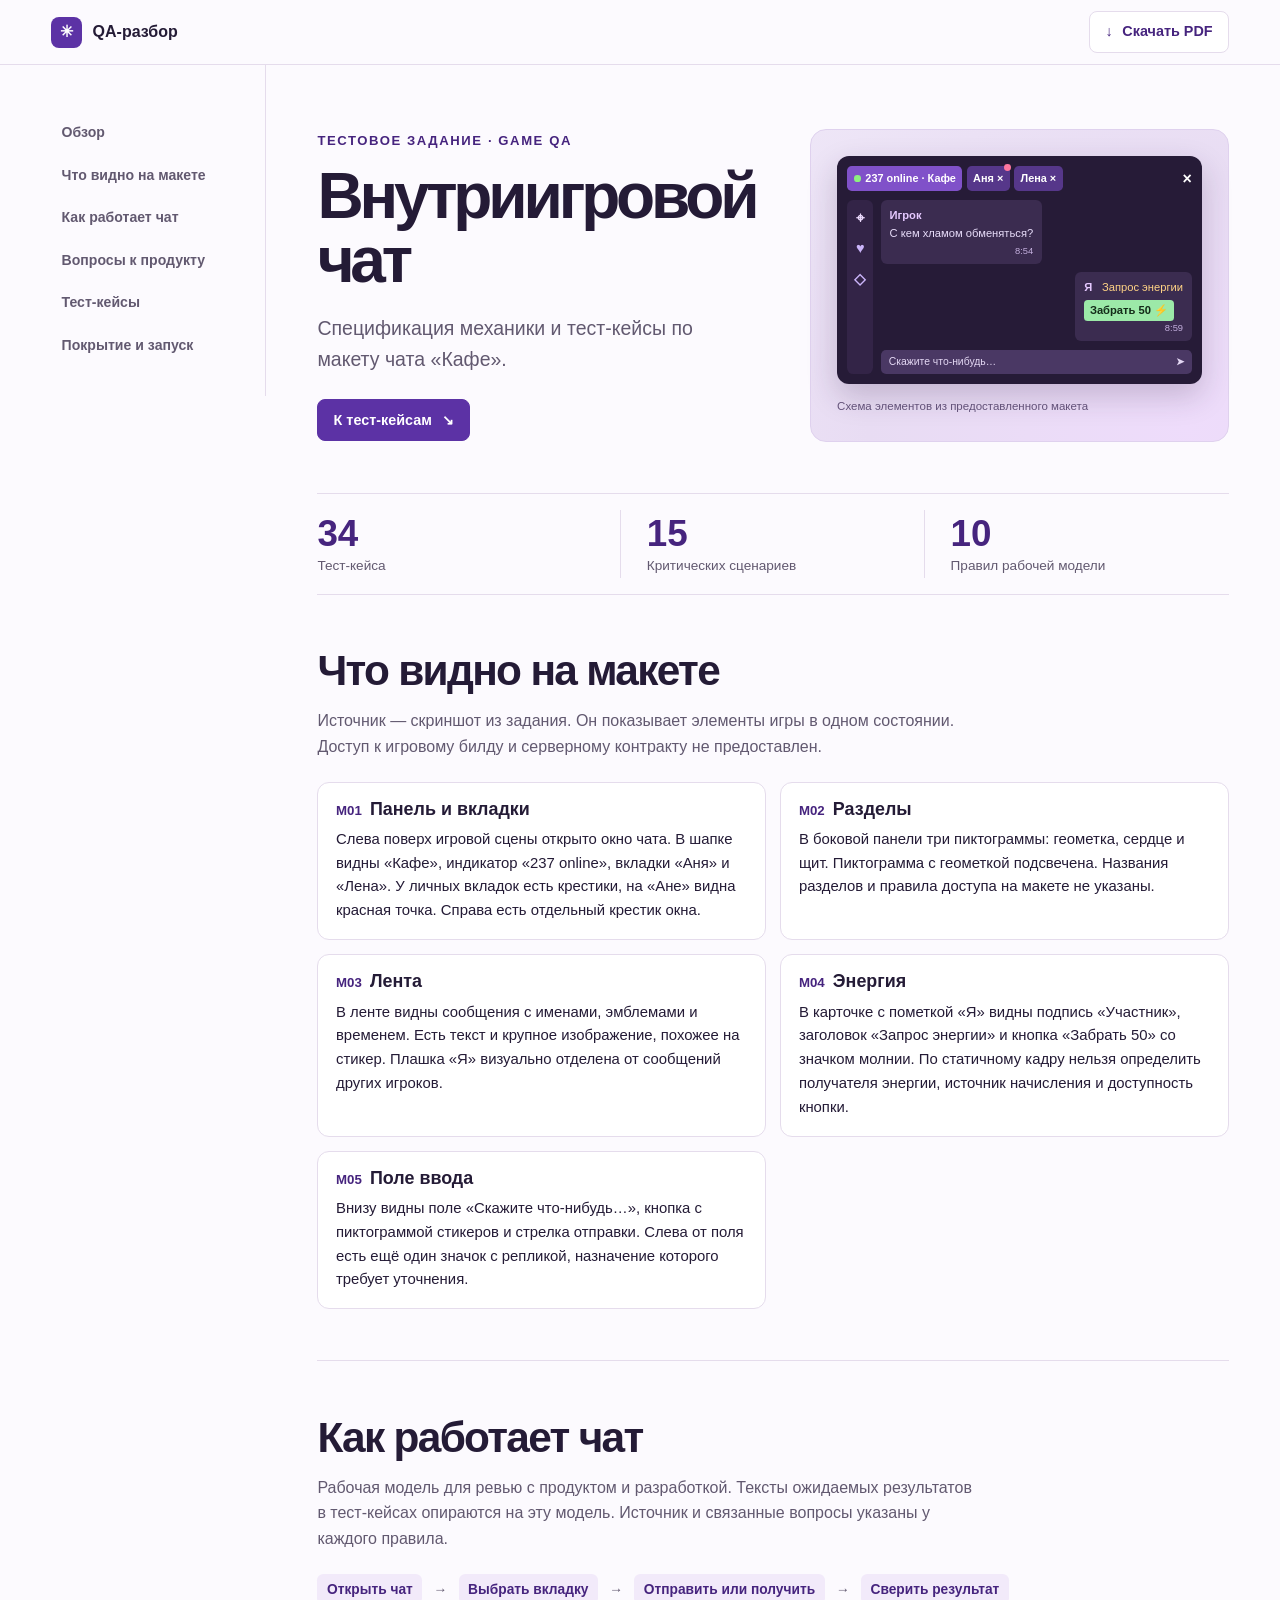
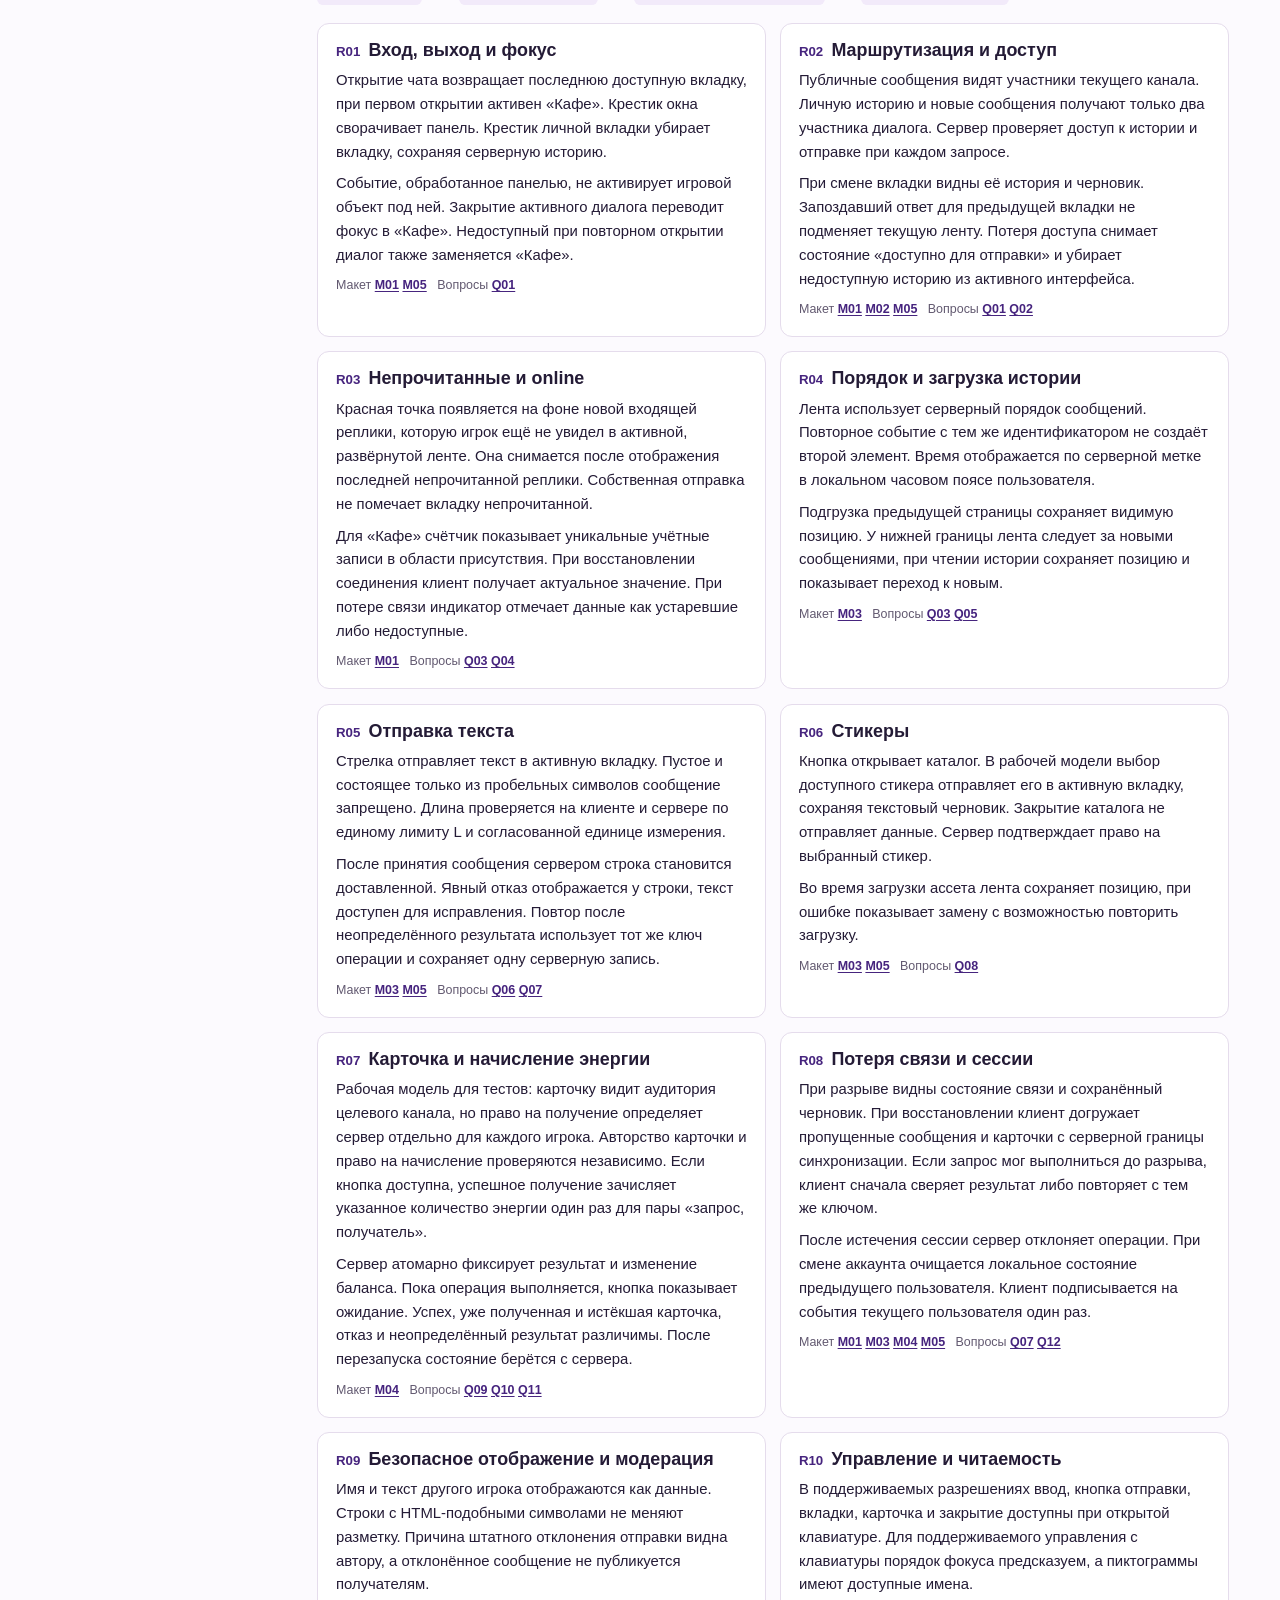
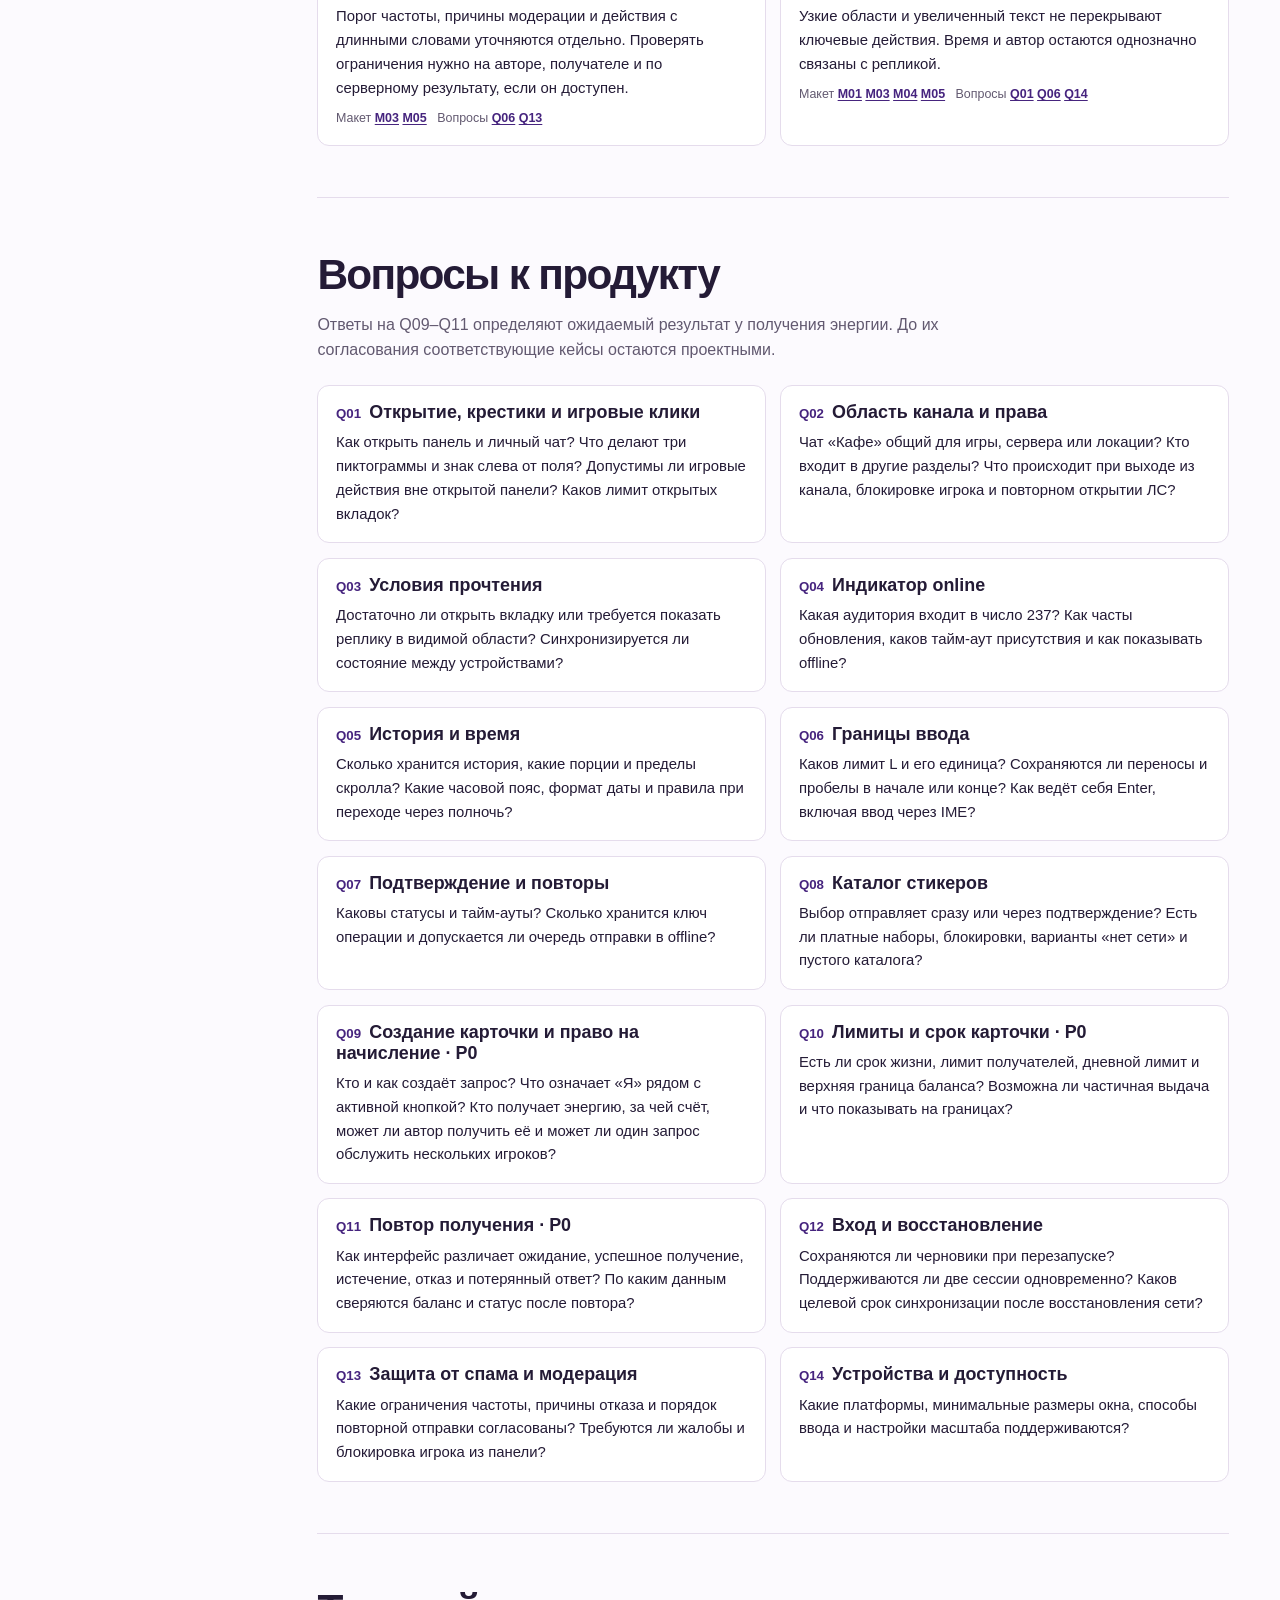
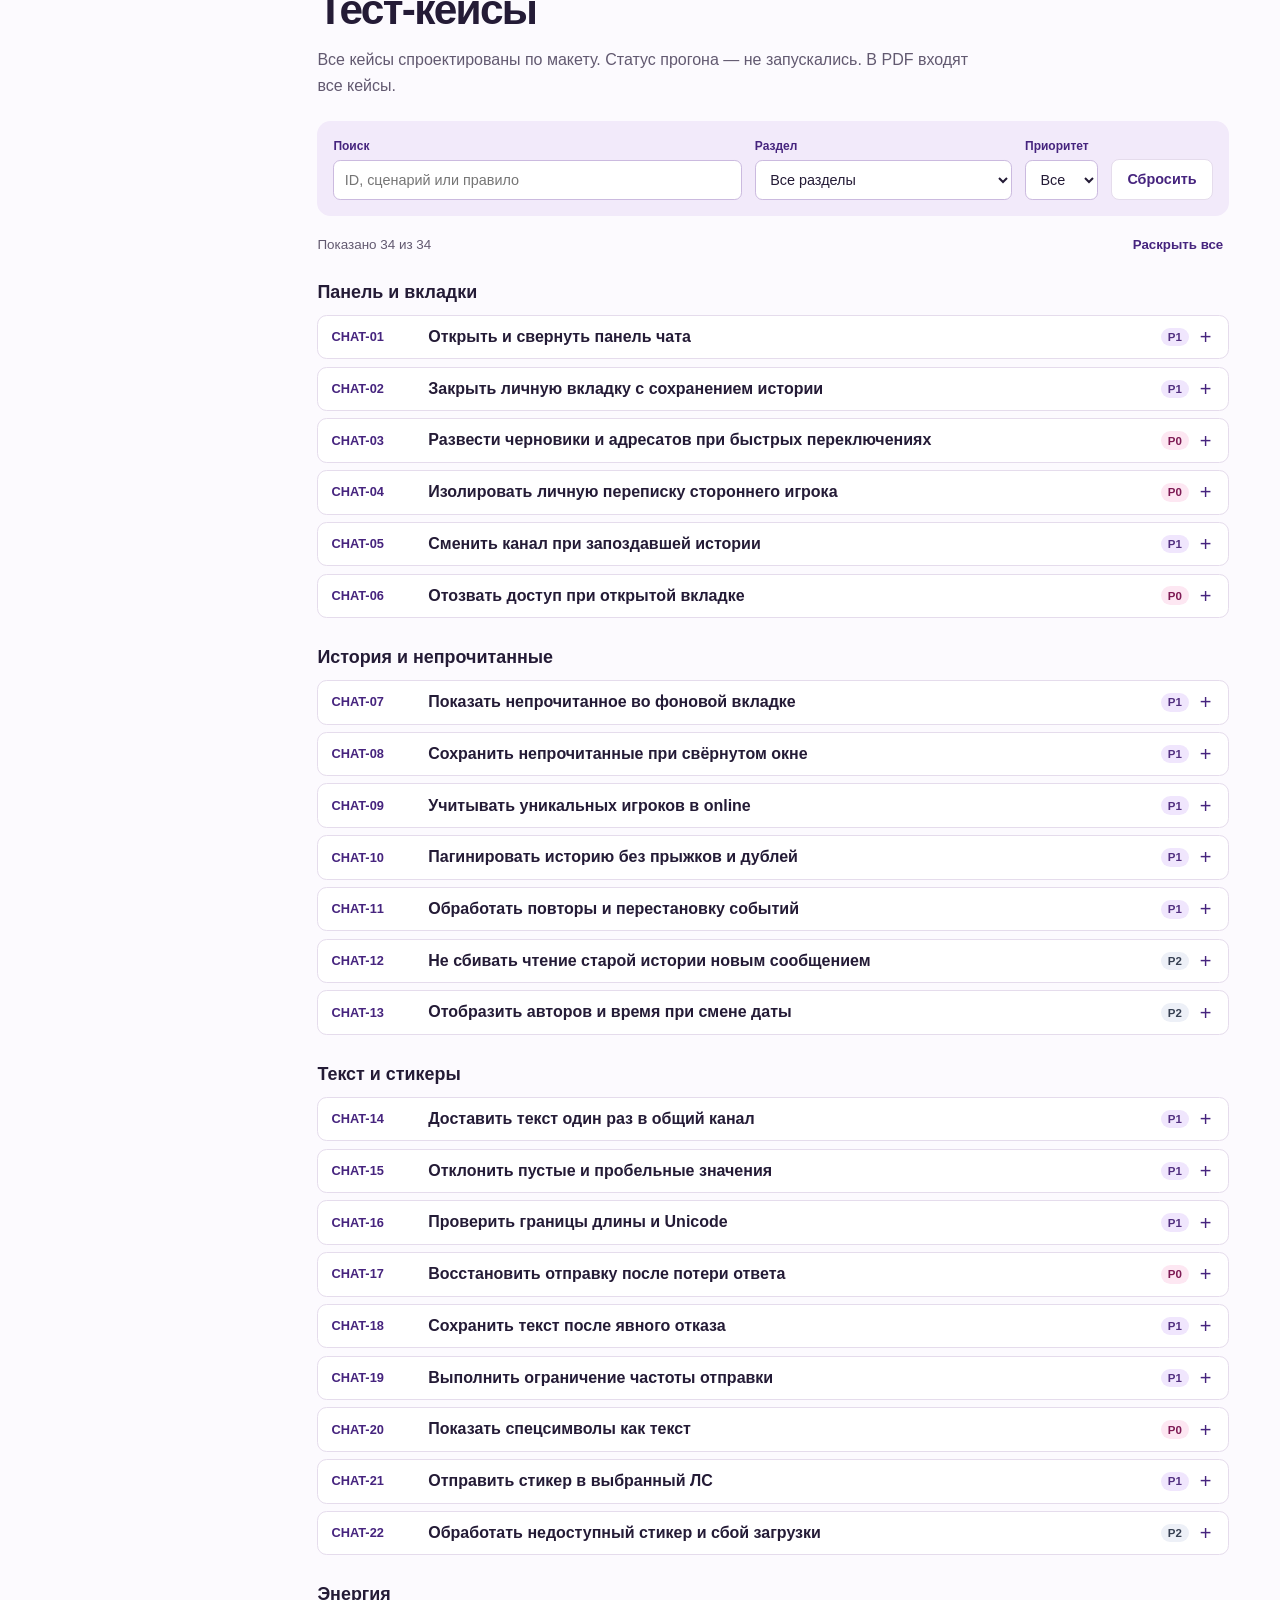
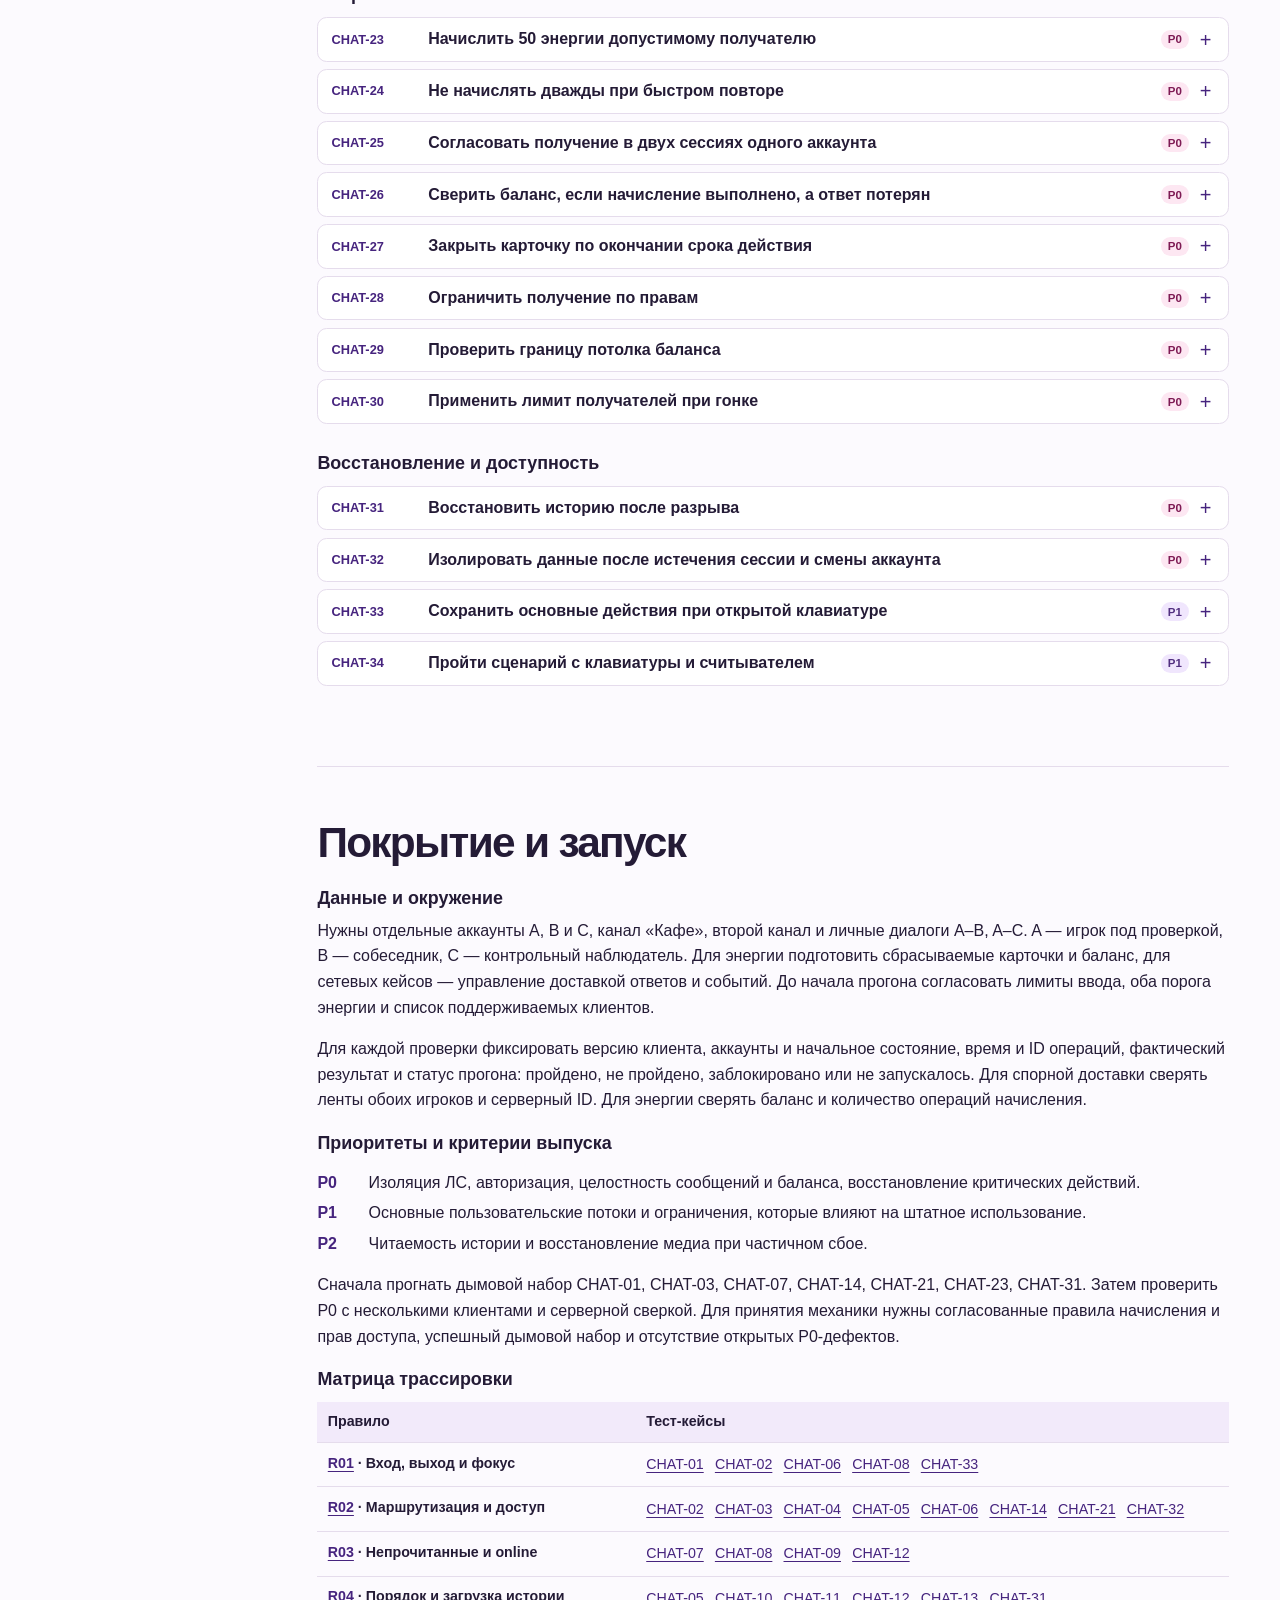
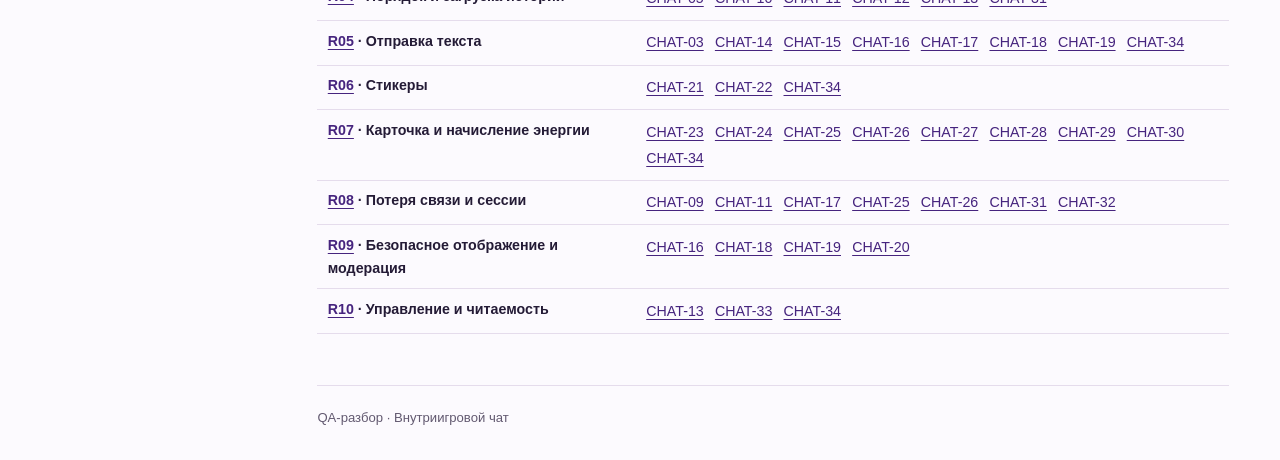
==== docs/index.html @ 410fb017 "Document in-game chat mechanics and QA coverage" ====
<!doctype html>
<html lang="ru">
<head>
  <meta charset="utf-8">
  <meta name="viewport" content="width=device-width, initial-scale=1">
  <meta name="description" content="Разбор макета внутриигрового чата, рабочая спецификация и тест-кейсы.">
  <title>Внутриигровой чат — QA-разбор</title>
  <link rel="stylesheet" href="assets/report.css">
  <script defer src="assets/report.js"></script>
</head>
<body>
  <a class="skip-link" href="#main">К содержанию</a>
  <header class="topbar">
    <a class="brand" href="#main"><span aria-hidden="true" class="brand-icon">✳</span> QA-разбор</a>
    <a class="button export" href="in-game-chat-qa.pdf" download><span aria-hidden="true">↓</span> Скачать PDF</a>
  </header>
  <div class="layout">
    <aside class="sidebar">
      <nav aria-label="Содержание">
        <a href="#main">Обзор</a>
        <a href="#observations">Что видно на макете</a>
        <a href="#contracts">Как работает чат</a>
        <a href="#questions">Вопросы к продукту</a>
        <a href="#cases">Тест-кейсы</a>
        <a href="#coverage">Покрытие и запуск</a>
      </nav>
    </aside>
    <main id="main" tabindex="-1">
      <section class="hero" aria-labelledby="title">
        <div>
          <p class="eyebrow">Тестовое задание · Game QA</p>
          <h1 id="title">Внутриигровой<br>чат</h1>
          <p class="lead">Спецификация механики и тест-кейсы по макету чата «Кафе».</p>
          <a class="button primary" href="#cases">К тест-кейсам <span aria-hidden="true">↘</span></a>
        </div>
        <figure class="mockup">
          <div class="mock-window" aria-hidden="true">
            <div class="mock-tabs"><span><i></i>237 online · Кафе</span><span>Аня <b>×</b></span><span>Лена <b>×</b></span><strong>×</strong></div>
            <div class="mock-body">
              <div class="mock-rail"><b>⌖</b><b>♥</b><b>◇</b></div>
              <div class="mock-thread">
                <div class="bubble"><b>Игрок</b><p>С кем хламом обменяться?</p><small>8:54</small></div>
                <div class="bubble energy"><b>Я</b><span>Запрос энергии</span><strong>Забрать 50 ⚡</strong><small>8:59</small></div>
                <div class="mock-input"><span>Скажите что-нибудь…</span><b>➤</b></div>
              </div>
            </div>
          </div>
          <figcaption>Схема элементов из предоставленного макета</figcaption>
        </figure>
      </section>
      <dl class="metrics">
        <div><dd>34</dd><dt>Тест-кейса</dt></div>
        <div><dd>15</dd><dt>Критических сценариев</dt></div>
        <div><dd>10</dd><dt>Правил рабочей модели</dt></div>
      </dl>
      <section id="observations" class="report-section">
        <h2>Что видно на макете</h2>
        <p class="intro">Источник — скриншот из задания. Он показывает элементы игры в одном состоянии. Доступ к игровому билду и серверному контракту не предоставлен.</p>
        <div class="observations"><article id="M01" class="card"><h3><span>M01</span> Панель и вкладки</h3><p>Слева поверх игровой сцены открыто окно чата. В шапке видны «Кафе», индикатор «237 online», вкладки «Аня» и «Лена». У личных вкладок есть крестики, на «Ане» видна красная точка. Справа есть отдельный крестик окна.</p></article>
<article id="M02" class="card"><h3><span>M02</span> Разделы</h3><p>В боковой панели три пиктограммы: геометка, сердце и щит. Пиктограмма с геометкой подсвечена. Названия разделов и правила доступа на макете не указаны.</p></article>
<article id="M03" class="card"><h3><span>M03</span> Лента</h3><p>В ленте видны сообщения с именами, эмблемами и временем. Есть текст и крупное изображение, похожее на стикер. Плашка «Я» визуально отделена от сообщений других игроков.</p></article>
<article id="M04" class="card"><h3><span>M04</span> Энергия</h3><p>В карточке с пометкой «Я» видны подпись «Участник», заголовок «Запрос энергии» и кнопка «Забрать 50» со значком молнии. По статичному кадру нельзя определить получателя энергии, источник начисления и доступность кнопки.</p></article>
<article id="M05" class="card"><h3><span>M05</span> Поле ввода</h3><p>Внизу видны поле «Скажите что-нибудь…», кнопка с пиктограммой стикеров и стрелка отправки. Слева от поля есть ещё один значок с репликой, назначение которого требует уточнения.</p></article></div>
      </section>
      <section id="contracts" class="report-section">
        <h2>Как работает чат</h2>
        <p class="intro">Рабочая модель для ревью с продуктом и разработкой. Тексты ожидаемых результатов в тест-кейсах опираются на эту модель. Источник и связанные вопросы указаны у каждого правила.</p>
        <div class="flow" aria-label="Основной сценарий">
          <span>Открыть чат</span><b aria-hidden="true">→</b><span>Выбрать вкладку</span><b aria-hidden="true">→</b><span>Отправить или получить</span><b aria-hidden="true">→</b><span>Сверить результат</span>
        </div>
        <div class="rules"><article id="R01" class="card"><h3><span>R01</span> Вход, выход и фокус</h3><p>Открытие чата возвращает последнюю доступную вкладку, при первом открытии активен «Кафе». Крестик окна сворачивает панель. Крестик личной вкладки убирает вкладку, сохраняя серверную историю.</p><p>Событие, обработанное панелью, не активирует игровой объект под ней. Закрытие активного диалога переводит фокус в «Кафе». Недоступный при повторном открытии диалог также заменяется «Кафе».</p><div class="references">Макет <a href="#M01">M01</a> <a href="#M05">M05</a> &nbsp; Вопросы <a href="#Q01">Q01</a></div></article>
<article id="R02" class="card"><h3><span>R02</span> Маршрутизация и доступ</h3><p>Публичные сообщения видят участники текущего канала. Личную историю и новые сообщения получают только два участника диалога. Сервер проверяет доступ к истории и отправке при каждом запросе.</p><p>При смене вкладки видны её история и черновик. Запоздавший ответ для предыдущей вкладки не подменяет текущую ленту. Потеря доступа снимает состояние «доступно для отправки» и убирает недоступную историю из активного интерфейса.</p><div class="references">Макет <a href="#M01">M01</a> <a href="#M02">M02</a> <a href="#M05">M05</a> &nbsp; Вопросы <a href="#Q01">Q01</a> <a href="#Q02">Q02</a></div></article>
<article id="R03" class="card"><h3><span>R03</span> Непрочитанные и online</h3><p>Красная точка появляется на фоне новой входящей реплики, которую игрок ещё не увидел в активной, развёрнутой ленте. Она снимается после отображения последней непрочитанной реплики. Собственная отправка не помечает вкладку непрочитанной.</p><p>Для «Кафе» счётчик показывает уникальные учётные записи в области присутствия. При восстановлении соединения клиент получает актуальное значение. При потере связи индикатор отмечает данные как устаревшие либо недоступные.</p><div class="references">Макет <a href="#M01">M01</a> &nbsp; Вопросы <a href="#Q03">Q03</a> <a href="#Q04">Q04</a></div></article>
<article id="R04" class="card"><h3><span>R04</span> Порядок и загрузка истории</h3><p>Лента использует серверный порядок сообщений. Повторное событие с тем же идентификатором не создаёт второй элемент. Время отображается по серверной метке в локальном часовом поясе пользователя.</p><p>Подгрузка предыдущей страницы сохраняет видимую позицию. У нижней границы лента следует за новыми сообщениями, при чтении истории сохраняет позицию и показывает переход к новым.</p><div class="references">Макет <a href="#M03">M03</a> &nbsp; Вопросы <a href="#Q03">Q03</a> <a href="#Q05">Q05</a></div></article>
<article id="R05" class="card"><h3><span>R05</span> Отправка текста</h3><p>Стрелка отправляет текст в активную вкладку. Пустое и состоящее только из пробельных символов сообщение запрещено. Длина проверяется на клиенте и сервере по единому лимиту L и согласованной единице измерения.</p><p>После принятия сообщения сервером строка становится доставленной. Явный отказ отображается у строки, текст доступен для исправления. Повтор после неопределённого результата использует тот же ключ операции и сохраняет одну серверную запись.</p><div class="references">Макет <a href="#M03">M03</a> <a href="#M05">M05</a> &nbsp; Вопросы <a href="#Q06">Q06</a> <a href="#Q07">Q07</a></div></article>
<article id="R06" class="card"><h3><span>R06</span> Стикеры</h3><p>Кнопка открывает каталог. В рабочей модели выбор доступного стикера отправляет его в активную вкладку, сохраняя текстовый черновик. Закрытие каталога не отправляет данные. Сервер подтверждает право на выбранный стикер.</p><p>Во время загрузки ассета лента сохраняет позицию, при ошибке показывает замену с возможностью повторить загрузку.</p><div class="references">Макет <a href="#M03">M03</a> <a href="#M05">M05</a> &nbsp; Вопросы <a href="#Q08">Q08</a></div></article>
<article id="R07" class="card"><h3><span>R07</span> Карточка и начисление энергии</h3><p>Рабочая модель для тестов: карточку видит аудитория целевого канала, но право на получение определяет сервер отдельно для каждого игрока. Авторство карточки и право на начисление проверяются независимо. Если кнопка доступна, успешное получение зачисляет указанное количество энергии один раз для пары «запрос, получатель».</p><p>Сервер атомарно фиксирует результат и изменение баланса. Пока операция выполняется, кнопка показывает ожидание. Успех, уже полученная и истёкшая карточка, отказ и неопределённый результат различимы. После перезапуска состояние берётся с сервера.</p><div class="references">Макет <a href="#M04">M04</a> &nbsp; Вопросы <a href="#Q09">Q09</a> <a href="#Q10">Q10</a> <a href="#Q11">Q11</a></div></article>
<article id="R08" class="card"><h3><span>R08</span> Потеря связи и сессии</h3><p>При разрыве видны состояние связи и сохранённый черновик. При восстановлении клиент догружает пропущенные сообщения и карточки с серверной границы синхронизации. Если запрос мог выполниться до разрыва, клиент сначала сверяет результат либо повторяет с тем же ключом.</p><p>После истечения сессии сервер отклоняет операции. При смене аккаунта очищается локальное состояние предыдущего пользователя. Клиент подписывается на события текущего пользователя один раз.</p><div class="references">Макет <a href="#M01">M01</a> <a href="#M03">M03</a> <a href="#M04">M04</a> <a href="#M05">M05</a> &nbsp; Вопросы <a href="#Q07">Q07</a> <a href="#Q12">Q12</a></div></article>
<article id="R09" class="card"><h3><span>R09</span> Безопасное отображение и модерация</h3><p>Имя и текст другого игрока отображаются как данные. Строки с HTML-подобными символами не меняют разметку. Причина штатного отклонения отправки видна автору, а отклонённое сообщение не публикуется получателям.</p><p>Порог частоты, причины модерации и действия с длинными словами уточняются отдельно. Проверять ограничения нужно на авторе, получателе и по серверному результату, если он доступен.</p><div class="references">Макет <a href="#M03">M03</a> <a href="#M05">M05</a> &nbsp; Вопросы <a href="#Q06">Q06</a> <a href="#Q13">Q13</a></div></article>
<article id="R10" class="card"><h3><span>R10</span> Управление и читаемость</h3><p>В поддерживаемых разрешениях ввод, кнопка отправки, вкладки, карточка и закрытие доступны при открытой клавиатуре. Для поддерживаемого управления с клавиатуры порядок фокуса предсказуем, а пиктограммы имеют доступные имена.</p><p>Узкие области и увеличенный текст не перекрывают ключевые действия. Время и автор остаются однозначно связаны с репликой.</p><div class="references">Макет <a href="#M01">M01</a> <a href="#M03">M03</a> <a href="#M04">M04</a> <a href="#M05">M05</a> &nbsp; Вопросы <a href="#Q01">Q01</a> <a href="#Q06">Q06</a> <a href="#Q14">Q14</a></div></article></div>
      </section>
      <section id="questions" class="report-section">
        <h2>Вопросы к продукту</h2>
        <p class="intro">Ответы на Q09–Q11 определяют ожидаемый результат у получения энергии. До их согласования соответствующие кейсы остаются проектными.</p>
        <div class="questions"><article id="Q01" class="card"><h3><span>Q01</span> Открытие, крестики и игровые клики</h3><p>Как открыть панель и личный чат? Что делают три пиктограммы и знак слева от поля? Допустимы ли игровые действия вне открытой панели? Каков лимит открытых вкладок?</p></article>
<article id="Q02" class="card"><h3><span>Q02</span> Область канала и права</h3><p>Чат «Кафе» общий для игры, сервера или локации? Кто входит в другие разделы? Что происходит при выходе из канала, блокировке игрока и повторном открытии ЛС?</p></article>
<article id="Q03" class="card"><h3><span>Q03</span> Условия прочтения</h3><p>Достаточно ли открыть вкладку или требуется показать реплику в видимой области? Синхронизируется ли состояние между устройствами?</p></article>
<article id="Q04" class="card"><h3><span>Q04</span> Индикатор online</h3><p>Какая аудитория входит в число 237? Как часты обновления, каков тайм-аут присутствия и как показывать offline?</p></article>
<article id="Q05" class="card"><h3><span>Q05</span> История и время</h3><p>Сколько хранится история, какие порции и пределы скролла? Какие часовой пояс, формат даты и правила при переходе через полночь?</p></article>
<article id="Q06" class="card"><h3><span>Q06</span> Границы ввода</h3><p>Каков лимит L и его единица? Сохраняются ли переносы и пробелы в начале или конце? Как ведёт себя Enter, включая ввод через IME?</p></article>
<article id="Q07" class="card"><h3><span>Q07</span> Подтверждение и повторы</h3><p>Каковы статусы и тайм-ауты? Сколько хранится ключ операции и допускается ли очередь отправки в offline?</p></article>
<article id="Q08" class="card"><h3><span>Q08</span> Каталог стикеров</h3><p>Выбор отправляет сразу или через подтверждение? Есть ли платные наборы, блокировки, варианты «нет сети» и пустого каталога?</p></article>
<article id="Q09" class="card"><h3><span>Q09</span> Создание карточки и право на начисление · P0</h3><p>Кто и как создаёт запрос? Что означает «Я» рядом с активной кнопкой? Кто получает энергию, за чей счёт, может ли автор получить её и может ли один запрос обслужить нескольких игроков?</p></article>
<article id="Q10" class="card"><h3><span>Q10</span> Лимиты и срок карточки · P0</h3><p>Есть ли срок жизни, лимит получателей, дневной лимит и верхняя граница баланса? Возможна ли частичная выдача и что показывать на границах?</p></article>
<article id="Q11" class="card"><h3><span>Q11</span> Повтор получения · P0</h3><p>Как интерфейс различает ожидание, успешное получение, истечение, отказ и потерянный ответ? По каким данным сверяются баланс и статус после повтора?</p></article>
<article id="Q12" class="card"><h3><span>Q12</span> Вход и восстановление</h3><p>Сохраняются ли черновики при перезапуске? Поддерживаются ли две сессии одновременно? Каков целевой срок синхронизации после восстановления сети?</p></article>
<article id="Q13" class="card"><h3><span>Q13</span> Защита от спама и модерация</h3><p>Какие ограничения частоты, причины отказа и порядок повторной отправки согласованы? Требуются ли жалобы и блокировка игрока из панели?</p></article>
<article id="Q14" class="card"><h3><span>Q14</span> Устройства и доступность</h3><p>Какие платформы, минимальные размеры окна, способы ввода и настройки масштаба поддерживаются?</p></article></div>
      </section>
      <section id="cases" class="report-section">
        <h2>Тест-кейсы</h2>
        <p class="intro">Все кейсы спроектированы по макету. Статус прогона — не запускались. В PDF входят все кейсы.</p>
        <div class="filters" hidden>
          <label>Поиск <input type="search" id="case-search" placeholder="ID, сценарий или правило"></label>
          <label>Раздел <select id="case-group"><option value="">Все разделы</option><option value="nav">Панель и вкладки</option><option value="history">История и непрочитанные</option><option value="text">Текст и стикеры</option><option value="energy">Энергия</option><option value="recovery">Восстановление и доступность</option></select></label>
          <label>Приоритет <select id="case-priority"><option value="">Все</option><option>P0</option><option>P1</option><option>P2</option></select></label>
          <button class="button" id="case-reset" type="button">Сбросить</button>
        </div>
        <div class="case-toolbar" hidden>
          <p id="case-count" role="status" aria-live="polite"></p>
          <button class="text-button" id="case-expand" type="button">Раскрыть все</button>
        </div>
        <section class="case-group" aria-labelledby="group-nav"><h3 id="group-nav">Панель и вкладки</h3>
      <details class="case" id="CHAT-01" data-group="nav" data-priority="P1" open>
        <summary>
          <span class="case-id">CHAT-01</span>
          <span class="case-title">Открыть и свернуть панель чата</span>
          <span class="pill p1">P1</span>
        </summary>
        <div class="case-body">
          <p class="references">Правила <a href="#R01">R01</a></p>
          <dl>
            <div><dt>Предусловия</dt><dd>A в игровой сцене, чат закрыт, сохранённой вкладки нет.</dd></div>
            <div><dt>Шаги</dt><dd><ol><li>Открыть чат штатным контролом.</li><li>Свернуть панель общим крестиком и открыть повторно.</li></ol></dd></div>
            <div><dt>Ожидаемый результат</dt><dd>При первом входе активен «Кафе», панель показывает ленту и композер. После закрытия панель скрыта. При повторном открытии снова виден «Кафе» без дубликатов сообщений.</dd></div>
          </dl>
        </div>
      </details>

      <details class="case" id="CHAT-02" data-group="nav" data-priority="P1" open>
        <summary>
          <span class="case-id">CHAT-02</span>
          <span class="case-title">Закрыть личную вкладку с сохранением истории</span>
          <span class="pill p1">P1</span>
        </summary>
        <div class="case-body">
          <p class="references">Правила <a href="#R01">R01</a> <a href="#R02">R02</a></p>
          <dl>
            <div><dt>Предусловия</dt><dd>У A открыт ЛС с B, существует запись m1. Открыт и ЛС с C.</dd></div>
            <div><dt>Шаги</dt><dd><ol><li>Активировать ЛС с B и закрыть его крестиком на вкладке.</li><li>Открыть ЛС с B штатным способом.</li></ol></dd></div>
            <div><dt>Ожидаемый результат</dt><dd>Окно остаётся открытым, активен «Кафе», вкладка C сохранена. Повторно открытый ЛС с B содержит m1 ровно один раз.</dd></div>
          </dl>
        </div>
      </details>

      <details class="case" id="CHAT-03" data-group="nav" data-priority="P0" open>
        <summary>
          <span class="case-id">CHAT-03</span>
          <span class="case-title">Развести черновики и адресатов при быстрых переключениях</span>
          <span class="pill p0">P0</span>
        </summary>
        <div class="case-body">
          <p class="references">Правила <a href="#R02">R02</a> <a href="#R05">R05</a></p>
          <dl>
            <div><dt>Предусловия</dt><dd>У A открыты «Кафе» и ЛС с B. B и C наблюдают ленты.</dd></div>
            <div><dt>Шаги</dt><dd><ol><li>Набрать «только B» в ЛС и «всем в кафе» в общем канале, переключиться туда и обратно.</li><li>Отправить оба черновика из соответствующих вкладок.</li></ol></dd></div>
            <div><dt>Ожидаемый результат</dt><dd>Каждая вкладка восстанавливает свой текст. B видит обе реплики в своих лентах. C видит только «всем в кафе», текст «только B» отсутствует во всех его лентах.</dd></div>
          </dl>
        </div>
      </details>

      <details class="case" id="CHAT-04" data-group="nav" data-priority="P0" open>
        <summary>
          <span class="case-id">CHAT-04</span>
          <span class="case-title">Изолировать личную переписку стороннего игрока</span>
          <span class="pill p0">P0</span>
        </summary>
        <div class="case-body">
          <p class="references">Правила <a href="#R02">R02</a></p>
          <dl>
            <div><dt>Предусловия</dt><dd>Есть ЛС A–B с m1, C имеет собственную валидную сессию. На стенде доступны диагностические операции чтения и отправки.</dd></div>
            <div><dt>Шаги</dt><dd><ol><li>Под C проверить список диалогов и события во время отправки A → B.</li><li>В контрактном тесте выполнить операции чтения и отправки с диалогом A–B от имени C.</li></ol></dd></div>
            <div><dt>Ожидаемый результат</dt><dd>C не получает m1, новую реплику и метаданные приватного диалога. Сервер штатно отклоняет обе операции C. У A и B сохраняется прежняя история без записи от C.</dd></div>
          </dl>
        </div>
      </details>

      <details class="case" id="CHAT-05" data-group="nav" data-priority="P1" open>
        <summary>
          <span class="case-id">CHAT-05</span>
          <span class="case-title">Сменить канал при запоздавшей истории</span>
          <span class="pill p1">P1</span>
        </summary>
        <div class="case-body">
          <p class="references">Правила <a href="#R02">R02</a> <a href="#R04">R04</a></p>
          <dl>
            <div><dt>Предусловия</dt><dd>A состоит в двух каналах, у каждого различимая история. Есть управление задержкой ответа.</dd></div>
            <div><dt>Шаги</dt><dd><ol><li>Открыть первый канал и задержать его ответ.</li><li>Переключиться во второй, дождаться его ленты, затем освободить первый ответ.</li></ol></dd></div>
            <div><dt>Ожидаемый результат</dt><dd>Вкладка и композер остаются во втором канале. Лента второго канала не содержит реплик из первого. Следующая отправка уходит во второй канал.</dd></div>
          </dl>
        </div>
      </details>

      <details class="case" id="CHAT-06" data-group="nav" data-priority="P0" open>
        <summary>
          <span class="case-id">CHAT-06</span>
          <span class="case-title">Отозвать доступ при открытой вкладке</span>
          <span class="pill p0">P0</span>
        </summary>
        <div class="case-body">
          <p class="references">Правила <a href="#R01">R01</a> <a href="#R02">R02</a></p>
          <dl>
            <div><dt>Предусловия</dt><dd>A читает ограниченный канал, у него есть черновик. На стенде можно отозвать членство.</dd></div>
            <div><dt>Шаги</dt><dd><ol><li>Отозвать членство, дождаться синхронизации, попытаться отправить черновик.</li><li>Свернуть и открыть панель. Проверить наблюдателем канала, появился ли текст A.</li></ol></dd></div>
            <div><dt>Ожидаемый результат</dt><dd>Недоступная лента убрана из активного интерфейса, отправка отклонена и не появляется у наблюдателя. Панель открывается в доступном канале.</dd></div>
          </dl>
        </div>
      </details>
</section>
<section class="case-group" aria-labelledby="group-history"><h3 id="group-history">История и непрочитанные</h3>
      <details class="case" id="CHAT-07" data-group="history" data-priority="P1" open>
        <summary>
          <span class="case-id">CHAT-07</span>
          <span class="case-title">Показать непрочитанное во фоновой вкладке</span>
          <span class="pill p1">P1</span>
        </summary>
        <div class="case-body">
          <p class="references">Правила <a href="#R03">R03</a></p>
          <dl>
            <div><dt>Предусловия</dt><dd>У A развёрнут «Кафе», ЛС с B открыт в фоне и прочитан.</dd></div>
            <div><dt>Шаги</dt><dd><ol><li>От B отправить сообщение в ЛС с A.</li><li>Проверить вкладку, затем открыть ЛС и показать сообщение в видимой области.</li></ol></dd></div>
            <div><dt>Ожидаемый результат</dt><dd>На фоновой вкладке появляется точка, активным остаётся «Кафе». После просмотра последнего непрочитанного точка исчезает.</dd></div>
          </dl>
        </div>
      </details>

      <details class="case" id="CHAT-08" data-group="history" data-priority="P1" open>
        <summary>
          <span class="case-id">CHAT-08</span>
          <span class="case-title">Сохранить непрочитанные при свёрнутом окне</span>
          <span class="pill p1">P1</span>
        </summary>
        <div class="case-body">
          <p class="references">Правила <a href="#R01">R01</a> <a href="#R03">R03</a></p>
          <dl>
            <div><dt>Предусловия</dt><dd>A просмотрел ЛС с B и ЛС с C. Активен ЛС с C.</dd></div>
            <div><dt>Шаги</dt><dd><ol><li>Свернуть окно. Получить от B две входящие реплики.</li><li>Открыть окно в ЛС с C, перейти в ЛС с B и прокрутить до последней реплики.</li></ol></dd></div>
            <div><dt>Ожидаемый результат</dt><dd>Открытие окна и чтение ЛС с C не сбрасывают точку B. Индикатор B исчезает после отображения обеих входящих реплик. C остаётся без точки.</dd></div>
          </dl>
        </div>
      </details>

      <details class="case" id="CHAT-09" data-group="history" data-priority="P1" open>
        <summary>
          <span class="case-id">CHAT-09</span>
          <span class="case-title">Учитывать уникальных игроков в online</span>
          <span class="pill p1">P1</span>
        </summary>
        <div class="case-body">
          <p class="references">Правила <a href="#R03">R03</a> <a href="#R08">R08</a></p>
          <dl>
            <div><dt>Предусловия</dt><dd>Изолированный тестовый канал, известен исходный набор присутствующих. Есть B с двумя сессиями.</dd></div>
            <div><dt>Шаги</dt><dd><ol><li>Подключить одну, затем вторую сессию B.</li><li>Отключить по очереди обе сессии и дождаться окна обновления.</li><li>Отключить A от сети и восстановить связь.</li></ol></dd></div>
            <div><dt>Ожидаемый результат</dt><dd>Первая сессия B увеличивает число на 1, вторая его не меняет. Число возвращается к исходному после отключения последней. После reconnect A получает актуальное значение, в offline значение помечено как неактуальное или недоступное.</dd></div>
          </dl>
        </div>
      </details>

      <details class="case" id="CHAT-10" data-group="history" data-priority="P1" open>
        <summary>
          <span class="case-id">CHAT-10</span>
          <span class="case-title">Пагинировать историю без прыжков и дублей</span>
          <span class="pill p1">P1</span>
        </summary>
        <div class="case-body">
          <p class="references">Правила <a href="#R04">R04</a></p>
          <dl>
            <div><dt>Предусловия</dt><dd>В ленте минимум три страницы, m10 видна около верхней границы. Две соседние страницы пересекаются по одному ID.</dd></div>
            <div><dt>Шаги</dt><dd><ol><li>Зафиксировать положение m10. Подгрузить предыдущую страницу.</li><li>Повторить на следующей границе, затем дойти до начала истории.</li></ol></dd></div>
            <div><dt>Ожидаемый результат</dt><dd>m10 остаётся на той же визуальной позиции после подгрузки. Общий ID встречается один раз, порядок сохранён. На конце истории дальнейших пустых запросов нет.</dd></div>
          </dl>
        </div>
      </details>

      <details class="case" id="CHAT-11" data-group="history" data-priority="P1" open>
        <summary>
          <span class="case-id">CHAT-11</span>
          <span class="case-title">Обработать повторы и перестановку событий</span>
          <span class="pill p1">P1</span>
        </summary>
        <div class="case-body">
          <p class="references">Правила <a href="#R04">R04</a> <a href="#R08">R08</a></p>
          <dl>
            <div><dt>Предусловия</dt><dd>Для канала доступны серверные события с порядком m1 → m2 → m3.</dd></div>
            <div><dt>Шаги</dt><dd><ol><li>Доставить m1, затем m3, затем m2 и повтор m2.</li><li>Дождаться синхронизации и заново открыть вкладку.</li></ol></dd></div>
            <div><dt>Ожидаемый результат</dt><dd>После синхронизации в истории ровно три реплики в серверном порядке. Повторное открытие не меняет порядок и количество.</dd></div>
          </dl>
        </div>
      </details>

      <details class="case" id="CHAT-12" data-group="history" data-priority="P2" open>
        <summary>
          <span class="case-id">CHAT-12</span>
          <span class="case-title">Не сбивать чтение старой истории новым сообщением</span>
          <span class="pill p2">P2</span>
        </summary>
        <div class="case-body">
          <p class="references">Правила <a href="#R03">R03</a> <a href="#R04">R04</a></p>
          <dl>
            <div><dt>Предусловия</dt><dd>A читает старую часть активного ЛС, композер видим. B может отправлять сообщения.</dd></div>
            <div><dt>Шаги</dt><dd><ol><li>Отправить реплику B → A и зафиксировать позицию ленты.</li><li>Использовать переход к новым, затем отправить ещё одну реплику.</li></ol></dd></div>
            <div><dt>Ожидаемый результат</dt><dd>Первая реплика не перемещает ленту с позиции чтения. Переход открывает новые реплики, у нижней границы следующая входящая видна автоматически.</dd></div>
          </dl>
        </div>
      </details>

      <details class="case" id="CHAT-13" data-group="history" data-priority="P2" open>
        <summary>
          <span class="case-id">CHAT-13</span>
          <span class="case-title">Отобразить авторов и время при смене даты</span>
          <span class="pill p2">P2</span>
        </summary>
        <div class="case-body">
          <p class="references">Правила <a href="#R04">R04</a> <a href="#R10">R10</a></p>
          <dl>
            <div><dt>Предусловия</dt><dd>У A установлен согласованный часовой пояс. В истории сообщения двух авторов до и после локальной полуночи.</dd></div>
            <div><dt>Шаги</dt><dd><ol><li>Открыть историю и сопоставить автора, время и дату каждой реплики с серверной меткой.</li><li>Сменить часовой пояс на поддерживаемый и обновить ленту.</li></ol></dd></div>
            <div><dt>Ожидаемый результат</dt><dd>Время и дата соответствуют согласованному формату и выбранной зоне. Автор и его эмблема относятся к своей реплике. Серверный порядок сохраняется.</dd></div>
          </dl>
        </div>
      </details>
</section>
<section class="case-group" aria-labelledby="group-text"><h3 id="group-text">Текст и стикеры</h3>
      <details class="case" id="CHAT-14" data-group="text" data-priority="P1" open>
        <summary>
          <span class="case-id">CHAT-14</span>
          <span class="case-title">Доставить текст один раз в общий канал</span>
          <span class="pill p1">P1</span>
        </summary>
        <div class="case-body">
          <p class="references">Правила <a href="#R02">R02</a> <a href="#R05">R05</a></p>
          <dl>
            <div><dt>Предусловия</dt><dd>A и B в «Кафе», C в другом канале. Рабочая сеть.</dd></div>
            <div><dt>Шаги</dt><dd><ol><li>От A отправить «Привет, Кафе! 🙂» стрелкой.</li><li>Сравнить ленты A, B и C, затем переоткрыть чат у A.</li></ol></dd></div>
            <div><dt>Ожидаемый результат</dt><dd>У A одна подтверждённая реплика, у B одна входящая с именем A, у C её нет. Композер A пуст. После повторного открытия количество реплик не меняется.</dd></div>
          </dl>
        </div>
      </details>

      <details class="case" id="CHAT-15" data-group="text" data-priority="P1" open>
        <summary>
          <span class="case-id">CHAT-15</span>
          <span class="case-title">Отклонить пустые и пробельные значения</span>
          <span class="pill p1">P1</span>
        </summary>
        <div class="case-body">
          <p class="references">Правила <a href="#R05">R05</a></p>
          <dl>
            <div><dt>Предусловия</dt><dd>A активировал «Кафе». B наблюдает ленту. Зафиксировано исходное число отправок.</dd></div>
            <div><dt>Шаги</dt><dd><ol><li>Проверить пустой ввод, пробелы, табуляции и переносы без видимых символов по отдельности.</li><li>Для каждого значения нажать стрелку и проверить ленту и запросы.</li></ol></dd></div>
            <div><dt>Ожидаемый результат</dt><dd>Для каждого набора отправка недоступна либо показана валидация по согласованному UX. Сетевых отправок нет, история A и B не меняется.</dd></div>
          </dl>
        </div>
      </details>

      <details class="case" id="CHAT-16" data-group="text" data-priority="P1" open>
        <summary>
          <span class="case-id">CHAT-16</span>
          <span class="case-title">Проверить границы длины и Unicode</span>
          <span class="pill p1">P1</span>
        </summary>
        <div class="case-body">
          <p class="references">Правила <a href="#R05">R05</a> <a href="#R09">R09</a></p>
          <dl>
            <div><dt>Предусловия</dt><dd>Согласованы лимит L и единица длины. Подготовлены строки L−1, L и L+1, в том числе с составным эмодзи и кириллицей.</dd></div>
            <div><dt>Шаги</dt><dd><ol><li>Для каждой строки проверить клиентский подсчёт и отправку.</li><li>Проверить серверную валидацию независимо от состояния композера.</li></ol></dd></div>
            <div><dt>Ожидаемый результат</dt><dd>L−1 и L проходят при прочих валидных данных, L+1 не создаёт запись. Клиент и сервер считают одинаково. Текст на границе сохраняется без повреждения Unicode.</dd></div>
          </dl>
        </div>
      </details>

      <details class="case" id="CHAT-17" data-group="text" data-priority="P0" open>
        <summary>
          <span class="case-id">CHAT-17</span>
          <span class="case-title">Восстановить отправку после потери ответа</span>
          <span class="pill p0">P0</span>
        </summary>
        <div class="case-body">
          <p class="references">Правила <a href="#R05">R05</a> <a href="#R08">R08</a></p>
          <dl>
            <div><dt>Предусловия</dt><dd>A и B в одном канале. Для одной операции стенд сохраняет запись и задерживает ответ до тайм-аута клиента.</dd></div>
            <div><dt>Шаги</dt><dd><ol><li>Отправить «контроль дубля». Убедиться, что B получил реплику.</li><li>Повторить отправку после тайм-аута, затем переоткрыть ленту у A и B.</li></ol></dd></div>
            <div><dt>Ожидаемый результат</dt><dd>У A одна строка переходит из неопределённого состояния в подтверждённое. У B одна реплика, сервер хранит один ID для операции. Повтор использует прежний ключ.</dd></div>
          </dl>
        </div>
      </details>

      <details class="case" id="CHAT-18" data-group="text" data-priority="P1" open>
        <summary>
          <span class="case-id">CHAT-18</span>
          <span class="case-title">Сохранить текст после явного отказа</span>
          <span class="pill p1">P1</span>
        </summary>
        <div class="case-body">
          <p class="references">Правила <a href="#R05">R05</a> <a href="#R09">R09</a></p>
          <dl>
            <div><dt>Предусловия</dt><dd>Тестовый стенд отклоняет заданную фразу согласованным правилом модерации. B наблюдает канал.</dd></div>
            <div><dt>Шаги</dt><dd><ol><li>Отправить заданную фразу. Проверить статус и возможность редактирования.</li><li>Исправить текст на допустимый и отправить заново.</li></ol></dd></div>
            <div><dt>Ожидаемый результат</dt><dd>Автор видит причину отклонения и может исправить текст. Исходная фраза отсутствует у B и в истории. Исправленный текст подтверждается один раз.</dd></div>
          </dl>
        </div>
      </details>

      <details class="case" id="CHAT-19" data-group="text" data-priority="P1" open>
        <summary>
          <span class="case-id">CHAT-19</span>
          <span class="case-title">Выполнить ограничение частоты отправки</span>
          <span class="pill p1">P1</span>
        </summary>
        <div class="case-body">
          <p class="references">Правила <a href="#R05">R05</a> <a href="#R09">R09</a></p>
          <dl>
            <div><dt>Предусловия</dt><dd>Известен порог N на окно T. A и B в тестовом канале, у A нет недавних отправок.</dd></div>
            <div><dt>Шаги</dt><dd><ol><li>В одном окне отправить N валидных коротких сообщений, затем ещё одно.</li><li>После истечения окна повторить допустимую отправку.</li></ol></dd></div>
            <div><dt>Ожидаемый результат</dt><dd>Первые N сообщений доставлены, лишняя запись отсутствует у B, A видит состояние ограничения. После восстановления лимита следующая отправка проходит.</dd></div>
          </dl>
        </div>
      </details>

      <details class="case" id="CHAT-20" data-group="text" data-priority="P0" open>
        <summary>
          <span class="case-id">CHAT-20</span>
          <span class="case-title">Показать спецсимволы как текст</span>
          <span class="pill p0">P0</span>
        </summary>
        <div class="case-body">
          <p class="references">Правила <a href="#R09">R09</a></p>
          <dl>
            <div><dt>Предусловия</dt><dd>A и B в тестовом канале, строка «&lt;b&gt;QA&lt;/b&gt; &amp; “тест”» разрешена правилами модерации.</dd></div>
            <div><dt>Шаги</dt><dd><ol><li>Отправить строку от A. Открыть её у B и после перезагрузки истории.</li><li>Сопоставить визуальный текст с исходной строкой.</li></ol></dd></div>
            <div><dt>Ожидаемый результат</dt><dd>В ленте отображаются исходные символы, включая &lt; и &gt;. Фрагмент QA не становится разметкой. Соседние элементы и действия чата сохраняют состояние.</dd></div>
          </dl>
        </div>
      </details>

      <details class="case" id="CHAT-21" data-group="text" data-priority="P1" open>
        <summary>
          <span class="case-id">CHAT-21</span>
          <span class="case-title">Отправить стикер в выбранный ЛС</span>
          <span class="pill p1">P1</span>
        </summary>
        <div class="case-body">
          <p class="references">Правила <a href="#R02">R02</a> <a href="#R06">R06</a></p>
          <dl>
            <div><dt>Предусловия</dt><dd>У A в ЛС с B набран черновик, у A есть доступный стикер. C наблюдает общий чат.</dd></div>
            <div><dt>Шаги</dt><dd><ol><li>Открыть и закрыть каталог без выбора.</li><li>Открыть каталог снова и выбрать разрешённый стикер.</li></ol></dd></div>
            <div><dt>Ожидаемый результат</dt><dd>Закрытие каталога не отправляет данные. В рабочей модели у A и B появляется один стикер в ЛС, у C его нет. Текстовый черновик A сохранён.</dd></div>
          </dl>
        </div>
      </details>

      <details class="case" id="CHAT-22" data-group="text" data-priority="P2" open>
        <summary>
          <span class="case-id">CHAT-22</span>
          <span class="case-title">Обработать недоступный стикер и сбой загрузки</span>
          <span class="pill p2">P2</span>
        </summary>
        <div class="case-body">
          <p class="references">Правила <a href="#R06">R06</a></p>
          <dl>
            <div><dt>Предусловия</dt><dd>Каталог A загружен. Стенд может отозвать право на один стикер и отдельно вернуть ошибку загрузки медиа для другого.</dd></div>
            <div><dt>Шаги</dt><dd><ol><li>Отозвать право после открытия каталога, выбрать недоступный стикер.</li><li>Отправить другой стикер с ошибкой ассета у B, затем восстановить загрузку.</li></ol></dd></div>
            <div><dt>Ожидаемый результат</dt><dd>Запрещённая отправка получает явный отказ, у B записи нет. Для разрешённой записи B видит замену без скачка ленты. После повтора загружается исходный стикер без дубля реплики.</dd></div>
          </dl>
        </div>
      </details>
</section>
<section class="case-group" aria-labelledby="group-energy"><h3 id="group-energy">Энергия</h3>
      <details class="case" id="CHAT-23" data-group="energy" data-priority="P0" open>
        <summary>
          <span class="case-id">CHAT-23</span>
          <span class="case-title">Начислить 50 энергии допустимому получателю</span>
          <span class="pill p0">P0</span>
        </summary>
        <div class="case-body">
          <p class="references">Правила <a href="#R07">R07</a></p>
          <dl>
            <div><dt>Предусловия</dt><dd>A может получить карточку r1, её сумма 50. Баланс A равен 120, потолок ≥170, фоновые изменения отключены.</dd></div>
            <div><dt>Шаги</dt><dd><ol><li>Зафиксировать баланс и статус r1. Нажать «Забрать 50».</li><li>Проверить баланс из независимого источника и снова открыть чат.</li></ol></dd></div>
            <div><dt>Ожидаемый результат</dt><dd>Ожидание сменяется подтверждением, баланс A равен 170. Для пары r1/A зафиксирована одна операция +50, после повторного открытия получение недоступно.</dd></div>
          </dl>
        </div>
      </details>

      <details class="case" id="CHAT-24" data-group="energy" data-priority="P0" open>
        <summary>
          <span class="case-id">CHAT-24</span>
          <span class="case-title">Не начислять дважды при быстром повторе</span>
          <span class="pill p0">P0</span>
        </summary>
        <div class="case-body">
          <p class="references">Правила <a href="#R07">R07</a></p>
          <dl>
            <div><dt>Предусловия</dt><dd>У A активна r1, баланс 120, потолок ≥170. Ответ на операцию задержан.</dd></div>
            <div><dt>Шаги</dt><dd><ol><li>Нажать кнопку несколько раз подряд до получения ответа.</li><li>После ответа закрыть и снова открыть панель, проверить итоговый баланс и операции.</li></ol></dd></div>
            <div><dt>Ожидаемый результат</dt><dd>Кнопка блокируется на время ожидания. В итоге баланс равен 170, запись начисления одна. Повторного активного действия на карточке нет.</dd></div>
          </dl>
        </div>
      </details>

      <details class="case" id="CHAT-25" data-group="energy" data-priority="P0" open>
        <summary>
          <span class="case-id">CHAT-25</span>
          <span class="case-title">Согласовать получение в двух сессиях одного аккаунта</span>
          <span class="pill p0">P0</span>
        </summary>
        <div class="case-body">
          <p class="references">Правила <a href="#R07">R07</a> <a href="#R08">R08</a></p>
          <dl>
            <div><dt>Предусловия</dt><dd>A вошёл на двух поддерживаемых клиентах, на обоих доступна r1. Начальный баланс 120, потолок ≥170.</dd></div>
            <div><dt>Шаги</dt><dd><ol><li>Запустить получение на обоих клиентах до прихода первого ответа.</li><li>Синхронизировать оба клиента и проверить реестр операций.</li></ol></dd></div>
            <div><dt>Ожидаемый результат</dt><dd>У A баланс 170 и ровно одна запись +50. Обе карточки в конечном состоянии получено, вторая операция возвращает однозначный результат без повторного начисления.</dd></div>
          </dl>
        </div>
      </details>

      <details class="case" id="CHAT-26" data-group="energy" data-priority="P0" open>
        <summary>
          <span class="case-id">CHAT-26</span>
          <span class="case-title">Сверить баланс, если начисление выполнено, а ответ потерян</span>
          <span class="pill p0">P0</span>
        </summary>
        <div class="case-body">
          <p class="references">Правила <a href="#R07">R07</a> <a href="#R08">R08</a></p>
          <dl>
            <div><dt>Предусловия</dt><dd>A может получить r1, баланс 120, потолок ≥170. Есть имитация обрыва после серверной фиксации.</dd></div>
            <div><dt>Шаги</dt><dd><ol><li>Нажать «Забрать 50», оборвать соединение после фиксации и до ответа.</li><li>Восстановить сеть. При предложенном повторе выполнить его, затем проверить баланс.</li></ol></dd></div>
            <div><dt>Ожидаемый результат</dt><dd>До сверки интерфейс показывает неопределённый результат. После сверки r1 получена, баланс 170. В реестре одна запись +50.</dd></div>
          </dl>
        </div>
      </details>

      <details class="case" id="CHAT-27" data-group="energy" data-priority="P0" open>
        <summary>
          <span class="case-id">CHAT-27</span>
          <span class="case-title">Закрыть карточку по окончании срока действия</span>
          <span class="pill p0">P0</span>
        </summary>
        <div class="case-body">
          <p class="references">Правила <a href="#R07">R07</a></p>
          <dl>
            <div><dt>Предусловия</dt><dd>Согласован срок действия r1. A держит открытую карточку, часы сервера управляемы, баланс 120.</dd></div>
            <div><dt>Шаги</dt><dd><ol><li>Сдвинуть серверное время за срок действия r1.</li><li>Попытаться получить с устаревшего экрана. Обновить ленту и сверить баланс.</li></ol></dd></div>
            <div><dt>Ожидаемый результат</dt><dd>Сервер фиксирует статус истечения, начисление отсутствует. Баланс остаётся 120, после обновления r1 обозначена как истёкшая либо скрыта по согласованному UX.</dd></div>
          </dl>
        </div>
      </details>

      <details class="case" id="CHAT-28" data-group="energy" data-priority="P0" open>
        <summary>
          <span class="case-id">CHAT-28</span>
          <span class="case-title">Ограничить получение по правам</span>
          <span class="pill p0">P0</span>
        </summary>
        <div class="case-body">
          <p class="references">Правила <a href="#R07">R07</a></p>
          <dl>
            <div><dt>Предусловия</dt><dd>Подготовлены пользователь без доступа к r1 и пользователь, видящий карточку, но не имеющий права на получение. Роль автора включить после Q09.</dd></div>
            <div><dt>Шаги</dt><dd><ol><li>Для каждого пользователя проверить видимость и состояние действия.</li><li>Через предусмотренный контрактный тест проверить серверное решение для его сессии.</li></ol></dd></div>
            <div><dt>Ожидаемый результат</dt><dd>Без права видимости карточка отсутствует. Видимая карточка не предлагает доступное получение. Сервер отклоняет обе операции, балансы и реестр не меняются.</dd></div>
          </dl>
        </div>
      </details>

      <details class="case" id="CHAT-29" data-group="energy" data-priority="P0" open>
        <summary>
          <span class="case-id">CHAT-29</span>
          <span class="case-title">Проверить границу потолка баланса</span>
          <span class="pill p0">P0</span>
        </summary>
        <div class="case-body">
          <p class="references">Правила <a href="#R07">R07</a></p>
          <dl>
            <div><dt>Предусловия</dt><dd>Известен верхний предел C. Сумма r1 — 50. Рабочая модель: полное начисление или отказ, до решения Q10.</dd></div>
            <div><dt>Шаги</dt><dd><ol><li>Проверить отдельные прогоны с балансами C−50, C−49 и C, каждый раз на новой карточке.</li><li>Сверить баланс, состояние карточки и число записей.</li></ol></dd></div>
            <div><dt>Ожидаемый результат</dt><dd>При C−50 результат равен C и есть одна запись +50. При C−49 и C операция отклоняется с объяснением, баланс прежний, отметки «получено» нет.</dd></div>
          </dl>
        </div>
      </details>

      <details class="case" id="CHAT-30" data-group="energy" data-priority="P0" open>
        <summary>
          <span class="case-id">CHAT-30</span>
          <span class="case-title">Применить лимит получателей при гонке</span>
          <span class="pill p0">P0</span>
        </summary>
        <div class="case-body">
          <p class="references">Правила <a href="#R07">R07</a></p>
          <dl>
            <div><dt>Предусловия</dt><dd>Применимо после Q09/Q10, если нужен общий лимит. У r1 осталось одно доступное получение, A и B имеют право.</dd></div>
            <div><dt>Шаги</dt><dd><ol><li>Одновременно отправить операции получения с двух аккаунтов.</li><li>Сверить статусы обоих клиентов, балансы и остаток лимита.</li></ol></dd></div>
            <div><dt>Ожидаемый результат</dt><dd>При рабочем правиле один победитель получает +50, второй видит исчерпанный лимит и сохраняет исходный баланс. Остаток равен нулю, операций начисления одна.</dd></div>
          </dl>
        </div>
      </details>
</section>
<section class="case-group" aria-labelledby="group-recovery"><h3 id="group-recovery">Восстановление и доступность</h3>
      <details class="case" id="CHAT-31" data-group="recovery" data-priority="P0" open>
        <summary>
          <span class="case-id">CHAT-31</span>
          <span class="case-title">Восстановить историю после разрыва</span>
          <span class="pill p0">P0</span>
        </summary>
        <div class="case-body">
          <p class="references">Правила <a href="#R04">R04</a> <a href="#R08">R08</a></p>
          <dl>
            <div><dt>Предусловия</dt><dd>A читает «Кафе», черновик «позже» сохранён в поле. B и C в этом канале.</dd></div>
            <div><dt>Шаги</dt><dd><ol><li>Отключить сеть A. От B и C отправить по сообщению, затем вернуть сеть A.</li><li>Дождаться синхронизации, сравнить ленту A с B и переключиться туда и обратно.</li></ol></dd></div>
            <div><dt>Ожидаемый результат</dt><dd>Во время разрыва виден статус, черновик сохранён. После восстановления обе реплики на месте в серверном порядке, без пропуска и дублей, черновик A остаётся «позже».</dd></div>
          </dl>
        </div>
      </details>

      <details class="case" id="CHAT-32" data-group="recovery" data-priority="P0" open>
        <summary>
          <span class="case-id">CHAT-32</span>
          <span class="case-title">Изолировать данные после истечения сессии и смены аккаунта</span>
          <span class="pill p0">P0</span>
        </summary>
        <div class="case-body">
          <p class="references">Правила <a href="#R02">R02</a> <a href="#R08">R08</a></p>
          <dl>
            <div><dt>Предусловия</dt><dd>В истории A есть ЛС с B и черновик. C может войти на том же устройстве. Сервер может завершить сессию A.</dd></div>
            <div><dt>Шаги</dt><dd><ol><li>Завершить сессию A и инициировать отправку из старой вкладки.</li><li>Войти под C и открыть чат. Попросить B послать новое сообщение A.</li></ol></dd></div>
            <div><dt>Ожидаемый результат</dt><dd>Операция старой сессии отклонена. У C нет вкладок, истории, черновиков и новых событий A. Получатели не видят отвергнутый текст.</dd></div>
          </dl>
        </div>
      </details>

      <details class="case" id="CHAT-33" data-group="recovery" data-priority="P1" open>
        <summary>
          <span class="case-id">CHAT-33</span>
          <span class="case-title">Сохранить основные действия при открытой клавиатуре</span>
          <span class="pill p1">P1</span>
        </summary>
        <div class="case-body">
          <p class="references">Правила <a href="#R01">R01</a> <a href="#R10">R10</a></p>
          <dl>
            <div><dt>Предусловия</dt><dd>Минимальный поддерживаемый viewport, экранная клавиатура и увеличенный текст. На фоне под вводом находится игровой объект.</dd></div>
            <div><dt>Шаги</dt><dd><ol><li>Открыть чат, активировать поле ввода, отправить текст. Открыть и закрыть каталог.</li><li>Переключить вкладку и закрыть панель нажатием на её крестик.</li></ol></dd></div>
            <div><dt>Ожидаемый результат</dt><dd>Поле, отправка, вкладки и закрытие доступны, текст и элементы не обрезаны. Нажатия внутри панели не активируют игровой объект.</dd></div>
          </dl>
        </div>
      </details>

      <details class="case" id="CHAT-34" data-group="recovery" data-priority="P1" open>
        <summary>
          <span class="case-id">CHAT-34</span>
          <span class="case-title">Пройти сценарий с клавиатуры и считывателем</span>
          <span class="pill p1">P1</span>
        </summary>
        <div class="case-body">
          <p class="references">Правила <a href="#R05">R05</a> <a href="#R06">R06</a> <a href="#R07">R07</a> <a href="#R10">R10</a></p>
          <dl>
            <div><dt>Предусловия</dt><dd>Клиент поддерживает клавиатурную навигацию и считыватель. Есть личная вкладка, сообщение и доступная карточка.</dd></div>
            <div><dt>Шаги</dt><dd><ol><li>Пройти по интерактивным элементам клавишами Tab и Shift+Tab.</li><li>Клавиатурой открыть и закрыть каталог, отправить сообщение и выполнить получение энергии.</li></ol></dd></div>
            <div><dt>Ожидаемый результат</dt><dd>Контролы имеют понятные имена, фокус видим и движется в предсказуемом порядке. После закрытия каталога фокус возвращается к открывшей его кнопке. Результат отправки и получения доступен считывателю.</dd></div>
          </dl>
        </div>
      </details>
</section>
        <p id="no-cases" hidden>Кейсы не найдены. Попробуйте изменить запрос или сбросить фильтры.</p>
      </section>
      <section id="coverage" class="report-section">
        <h2>Покрытие и запуск</h2>
        <h3>Данные и окружение</h3>
        <p>Нужны отдельные аккаунты A, B и C, канал «Кафе», второй канал и личные диалоги A–B, A–C. A — игрок под проверкой, B — собеседник, C — контрольный наблюдатель. Для энергии подготовить сбрасываемые карточки и баланс, для сетевых кейсов — управление доставкой ответов и событий. До начала прогона согласовать лимиты ввода, оба порога энергии и список поддерживаемых клиентов.</p>
        <p>Для каждой проверки фиксировать версию клиента, аккаунты и начальное состояние, время и ID операций, фактический результат и статус прогона: пройдено, не пройдено, заблокировано или не запускалось. Для спорной доставки сверять ленты обоих игроков и серверный ID. Для энергии сверять баланс и количество операций начисления.</p>
        <h3>Приоритеты и критерии выпуска</h3>
        <dl class="priorities">
          <div><dt>P0</dt><dd>Изоляция ЛС, авторизация, целостность сообщений и баланса, восстановление критических действий.</dd></div>
          <div><dt>P1</dt><dd>Основные пользовательские потоки и ограничения, которые влияют на штатное использование.</dd></div>
          <div><dt>P2</dt><dd>Читаемость истории и восстановление медиа при частичном сбое.</dd></div>
        </dl>
        <p>Сначала прогнать дымовой набор CHAT-01, CHAT-03, CHAT-07, CHAT-14, CHAT-21, CHAT-23, CHAT-31. Затем проверить P0 с несколькими клиентами и серверной сверкой. Для принятия механики нужны согласованные правила начисления и прав доступа, успешный дымовой набор и отсутствие открытых P0-дефектов.</p>
        <h3>Матрица трассировки</h3>
        <div class="table-wrap"><table>
          <thead><tr><th scope="col">Правило</th><th scope="col">Тест-кейсы</th></tr></thead>
          <tbody><tr><th scope="row"><a href="#R01">R01</a> · Вход, выход и фокус</th><td><a href="#CHAT-01">CHAT-01</a> <a href="#CHAT-02">CHAT-02</a> <a href="#CHAT-06">CHAT-06</a> <a href="#CHAT-08">CHAT-08</a> <a href="#CHAT-33">CHAT-33</a></td></tr>
<tr><th scope="row"><a href="#R02">R02</a> · Маршрутизация и доступ</th><td><a href="#CHAT-02">CHAT-02</a> <a href="#CHAT-03">CHAT-03</a> <a href="#CHAT-04">CHAT-04</a> <a href="#CHAT-05">CHAT-05</a> <a href="#CHAT-06">CHAT-06</a> <a href="#CHAT-14">CHAT-14</a> <a href="#CHAT-21">CHAT-21</a> <a href="#CHAT-32">CHAT-32</a></td></tr>
<tr><th scope="row"><a href="#R03">R03</a> · Непрочитанные и online</th><td><a href="#CHAT-07">CHAT-07</a> <a href="#CHAT-08">CHAT-08</a> <a href="#CHAT-09">CHAT-09</a> <a href="#CHAT-12">CHAT-12</a></td></tr>
<tr><th scope="row"><a href="#R04">R04</a> · Порядок и загрузка истории</th><td><a href="#CHAT-05">CHAT-05</a> <a href="#CHAT-10">CHAT-10</a> <a href="#CHAT-11">CHAT-11</a> <a href="#CHAT-12">CHAT-12</a> <a href="#CHAT-13">CHAT-13</a> <a href="#CHAT-31">CHAT-31</a></td></tr>
<tr><th scope="row"><a href="#R05">R05</a> · Отправка текста</th><td><a href="#CHAT-03">CHAT-03</a> <a href="#CHAT-14">CHAT-14</a> <a href="#CHAT-15">CHAT-15</a> <a href="#CHAT-16">CHAT-16</a> <a href="#CHAT-17">CHAT-17</a> <a href="#CHAT-18">CHAT-18</a> <a href="#CHAT-19">CHAT-19</a> <a href="#CHAT-34">CHAT-34</a></td></tr>
<tr><th scope="row"><a href="#R06">R06</a> · Стикеры</th><td><a href="#CHAT-21">CHAT-21</a> <a href="#CHAT-22">CHAT-22</a> <a href="#CHAT-34">CHAT-34</a></td></tr>
<tr><th scope="row"><a href="#R07">R07</a> · Карточка и начисление энергии</th><td><a href="#CHAT-23">CHAT-23</a> <a href="#CHAT-24">CHAT-24</a> <a href="#CHAT-25">CHAT-25</a> <a href="#CHAT-26">CHAT-26</a> <a href="#CHAT-27">CHAT-27</a> <a href="#CHAT-28">CHAT-28</a> <a href="#CHAT-29">CHAT-29</a> <a href="#CHAT-30">CHAT-30</a> <a href="#CHAT-34">CHAT-34</a></td></tr>
<tr><th scope="row"><a href="#R08">R08</a> · Потеря связи и сессии</th><td><a href="#CHAT-09">CHAT-09</a> <a href="#CHAT-11">CHAT-11</a> <a href="#CHAT-17">CHAT-17</a> <a href="#CHAT-25">CHAT-25</a> <a href="#CHAT-26">CHAT-26</a> <a href="#CHAT-31">CHAT-31</a> <a href="#CHAT-32">CHAT-32</a></td></tr>
<tr><th scope="row"><a href="#R09">R09</a> · Безопасное отображение и модерация</th><td><a href="#CHAT-16">CHAT-16</a> <a href="#CHAT-18">CHAT-18</a> <a href="#CHAT-19">CHAT-19</a> <a href="#CHAT-20">CHAT-20</a></td></tr>
<tr><th scope="row"><a href="#R10">R10</a> · Управление и читаемость</th><td><a href="#CHAT-13">CHAT-13</a> <a href="#CHAT-33">CHAT-33</a> <a href="#CHAT-34">CHAT-34</a></td></tr></tbody>
        </table></div>
      </section>
      <footer>QA-разбор · Внутриигровой чат</footer>
    </main>
  </div>
</body>
</html>
---- docs/assets/report.css ----
:root {
  color-scheme: light;
  --ink: #241b36;
  --muted: #625970;
  --purple: #5c32a5;
  --purple-dark: #46247e;
  --paper: #fcfafe;
  --line: #e5dcec;
  --lavender: #f2eafa;
  --white: #fff;
  font-family: Inter, -apple-system, BlinkMacSystemFont, "Segoe UI", Arial, sans-serif;
  color: var(--ink);
  background: var(--paper);
  line-height: 1.6;
}

*, *::before, *::after { box-sizing: border-box; }
[hidden] { display: none !important; }
body { margin: 0; }
a { color: var(--purple-dark); text-underline-offset: .2em; }
a:hover { color: var(--purple); }
:focus-visible { outline: 3px solid #7950c1; outline-offset: 3px; }
section[id], article[id], details[id], main[id] { scroll-margin-top: 5.5rem; }
h1, h2, h3 { margin: 0; line-height: 1.18; }
p { margin: .55rem 0 1rem; }
.skip-link { position: fixed; left: 1rem; top: -10rem; background: white; z-index: 10; padding: .6rem 1rem; }
.skip-link:focus { top: .5rem; }

.topbar {
  position: sticky;
  top: 0;
  z-index: 2;
  height: 65px;
  padding: 0 max(4vw, 20px);
  display: flex;
  align-items: center;
  justify-content: space-between;
  background: var(--paper);
  border-bottom: 1px solid var(--line);
}
.brand { color: var(--ink); text-decoration: none; font-weight: 780; display: flex; gap: .65rem; align-items: center; }
.brand-icon { display: inline-grid; place-items: center; width: 31px; height: 31px; background: var(--purple); border-radius: 8px; color: white; }
.button {
  display: inline-flex;
  align-items: center;
  justify-content: center;
  gap: .6rem;
  border: 1px solid var(--line);
  background: white;
  color: var(--purple-dark);
  border-radius: 8px;
  padding: .52rem .95rem;
  font: inherit;
  font-size: .9rem;
  font-weight: 700;
  white-space: nowrap;
  text-decoration: none;
  cursor: pointer;
}
.button:hover { background: var(--lavender); }
.primary { background: var(--purple); color: white; border-color: var(--purple); }
.primary:hover { background: var(--purple-dark); color: white; }

.layout { max-width: 1440px; margin: auto; display: grid; grid-template-columns: 215px minmax(0, 1fr); gap: clamp(1.5rem, 4vw, 4rem); padding: 0 clamp(1.25rem, 4vw, 4rem); }
.sidebar { position: sticky; top: 65px; align-self: start; padding: 3rem 1rem 2rem 0; border-right: 1px solid var(--line); }
.sidebar nav { display: grid; gap: .25rem; }
.sidebar a { border-radius: 7px; padding: .5rem .65rem; color: var(--muted); text-decoration: none; font-weight: 650; font-size: .88rem; }
.sidebar a:hover { background: var(--lavender); color: var(--purple-dark); }

main { min-width: 0; padding-top: clamp(2.5rem, 5vw, 5rem); }
.hero { display: grid; grid-template-columns: 1fr minmax(285px, .92fr); gap: clamp(1rem, 3vw, 3rem); align-items: center; }
.eyebrow { font-size: .82rem; letter-spacing: .12em; color: var(--purple-dark); text-transform: uppercase; font-weight: 800; margin: 0 0 .9rem; }
h1 { font-size: clamp(2.45rem, 5vw, 5.15rem); letter-spacing: -.065em; line-height: .99; font-weight: 820; }
.lead { color: var(--muted); font-size: clamp(1rem, 1.6vw, 1.22rem); max-width: 35ch; margin: 1.3rem 0 1.5rem; }
.mockup { margin: 0; border-radius: 1rem; padding: clamp(.7rem, 2vw, 1.65rem); background: radial-gradient(ellipse at 90% 95%, #eedcfb, #e8dcf3 60%, #eee6f7); border: 1px solid #dfd1ee; }
.mock-window { background: #261b37; padding: .65rem; border-radius: .75rem; color: #fff; box-shadow: 0 12px 30px #33204636; }
.mock-tabs { display: flex; gap: .28rem; align-items: center; font-size: clamp(.55rem, .85vw, .74rem); white-space: nowrap; }
.mock-tabs span { border-radius: .3rem; padding: .25rem .4rem; background: #56378a; font-weight: 750; }
.mock-tabs span:first-child { background: #8051c9; }
.mock-tabs span:nth-child(2) { position: relative; }
.mock-tabs span:nth-child(2)::after { content: ""; position: absolute; width: .43rem; height: .43rem; border-radius: 50%; right: -.1rem; top: -.12rem; background: #fd779f; }
.mock-tabs i { display: inline-block; width: .42rem; height: .42rem; margin-right: .3rem; background: #8df080; border-radius: 50%; }
.mock-tabs strong { font-size: 1rem; margin-left: auto; }
.mock-body { display: grid; grid-template-columns: 1.6rem minmax(0, 1fr); gap: .48rem; margin-top: .55rem; }
.mock-rail { background: #332447; border-radius: .4rem; padding-top: .4rem; display: flex; flex-direction: column; align-items: center; gap: .45rem; color: #cbb5fa; font-size: .91rem; }
.mock-rail b:first-child { color: #eedcff; }
.mock-thread { display: grid; gap: .55rem; }
.bubble { border-radius: .38rem; background: #3b2c50; padding: .42rem .55rem .32rem; width: fit-content; font-size: .7rem; color: #e8ddfa; }
.bubble p { margin: .02rem 0; }
.bubble b { color: #e5c9ff; }
.bubble small { display: block; text-align: right; color: #c4b0de; }
.energy { justify-self: end; }
.energy span { margin-left: .6rem; color: #ffd385; }
.energy strong { display: table; border-radius: .24rem; padding: .1rem .35rem; background: #9ce9a8; color: #142b19; margin-top: .2rem; }
.mock-input { background: #4a3864; display: flex; justify-content: space-between; border-radius: .32rem; color: #e4d8f4; font-size: .65rem; padding: .21rem .5rem; }
.mockup figcaption { color: #625178; font-size: .72rem; margin-top: .8rem; }

.metrics { display: grid; grid-template-columns: repeat(3, minmax(0, 1fr)); margin: clamp(2rem, 4vw, 3.75rem) 0 0; padding: 1rem 0; border-block: 1px solid var(--line); }
.metrics div { padding: .15rem clamp(.65rem, 2vw, 1.7rem); border-right: 1px solid var(--line); }
.metrics div:first-child { padding-left: 0; }
.metrics div:last-child { border: 0; }
.metrics dd { color: var(--purple-dark); font-size: clamp(1.6rem, 3vw, 2.3rem); font-weight: 820; margin: 0; line-height: 1.2; }
.metrics dt { color: var(--muted); font-size: .85rem; line-height: 1.4; }

.report-section { padding: clamp(2rem, 4vw, 3.6rem) 0; border-bottom: 1px solid var(--line); }
h2 { font-size: clamp(1.75rem, 3.5vw, 2.65rem); letter-spacing: -.04em; }
h3 { font-size: 1.12rem; }
.intro { color: var(--muted); max-width: 75ch; margin: .75rem 0 1.4rem; }
.observations, .rules, .questions { display: grid; grid-template-columns: repeat(2, minmax(0, 1fr)); gap: .9rem; }
.card { padding: 1rem 1.1rem; border-radius: .75rem; border: 1px solid var(--line); background: white; }
.card h3 span { color: var(--purple-dark); font-size: .83rem; margin-right: .2rem; font-variant-numeric: tabular-nums; }
.card p { margin: .5rem 0 0; font-size: .93rem; }
.references { margin: .55rem 0 0; color: var(--muted); font-size: .78rem; }
.references a { font-weight: 650; }
.flow { display: flex; align-items: center; flex-wrap: wrap; gap: .45rem .7rem; margin-bottom: 1.1rem; font-size: .86rem; }
.flow span { background: var(--lavender); color: var(--purple-dark); padding: .3rem .6rem; border-radius: .4rem; font-weight: 650; }
.flow b { color: var(--muted); }

.filters { display: flex; align-items: end; flex-wrap: wrap; gap: .8rem; border-radius: .85rem; background: var(--lavender); padding: 1rem; }
.filters label { display: grid; gap: .25rem; color: var(--purple-dark); font-weight: 750; font-size: .75rem; }
.filters label:first-child { flex: 1 1 230px; }
input, select { width: 100%; background: white; color: var(--ink); font: inherit; font-size: .9rem; font-weight: 500; padding: .48rem .65rem; border: 1px solid #cbbadf; border-radius: .45rem; min-height: 40px; }
select { padding-right: 1rem; }
.case-toolbar { display: flex; align-items: center; justify-content: space-between; gap: .5rem; margin: .85rem 0; }
.case-toolbar p { margin: 0; color: var(--muted); font-size: .84rem; }
.text-button { background: none; border: 0; border-radius: .25rem; padding: .25rem .35rem; font: inherit; font-weight: 700; font-size: .83rem; color: var(--purple-dark); cursor: pointer; }
.text-button:hover { background: var(--lavender); }
.case-group { margin: 1.4rem 0 1.8rem; }
.case-group h3 { margin-bottom: .75rem; }
.case { background: white; border-radius: .6rem; border: 1px solid var(--line); margin-bottom: .45rem; }
.case:target { border-color: var(--purple); box-shadow: 0 0 0 1px var(--purple); }
summary { display: grid; grid-template-columns: 5.6rem minmax(0, 1fr) auto 1.15rem; align-items: center; gap: .45rem; padding: .63rem .82rem; cursor: pointer; border-radius: .55rem; list-style: none; line-height: 1.4; }
summary::-webkit-details-marker { display: none; }
summary:hover { background: #f8f2fd; }
summary::after { content: "+"; text-align: center; color: var(--purple-dark); font-size: 1.25rem; line-height: 1; }
details[open] > summary::after { content: "−"; }
.case-id { font-variant-numeric: tabular-nums; color: var(--purple-dark); font-weight: 760; font-size: .8rem; white-space: nowrap; }
.case-title { font-weight: 700; }
.pill { font-size: .72rem; font-weight: 800; padding: .08rem .45rem; border-radius: 20px; color: #374052; background: #edf0f7; }
.pill.p0 { color: #7e1b54; background: #fde7f2; }
.pill.p1 { color: #523080; background: #f0e6fd; }
.case-body { padding: 0 .82rem .7rem; border-top: 1px solid var(--line); font-size: .94rem; }
.case-body dl { margin: .6rem 0 .2rem; display: grid; gap: .45rem; }
.case-body dl div { display: grid; grid-template-columns: minmax(7.25rem, 10rem) 1fr; gap: .8rem; }
.case-body dt, .priorities dt { color: var(--purple-dark); font-weight: 730; }
.case-body dd, .priorities dd { margin: 0; }
.case-body ol { margin: 0; padding-left: 1.16rem; }

#coverage h3 { margin-top: 1.25rem; }
.priorities div { display: grid; grid-template-columns: 2.75rem 1fr; gap: .45rem; margin: .3rem 0; }
.table-wrap { margin-top: .7rem; }
table { width: 100%; border-collapse: collapse; font-size: .89rem; }
th, td { border-bottom: 1px solid var(--line); padding: .55rem .65rem; text-align: left; vertical-align: top; }
thead { background: var(--lavender); }
td a { display: inline-block; margin: .1rem .45rem .1rem 0; }
footer { color: var(--muted); font-size: .82rem; padding: 1.3rem 0 2rem; }

@media (max-width: 950px) {
  .layout { grid-template-columns: 160px minmax(0, 1fr); gap: 1.4rem; padding-inline: 1.3rem; }
  .hero { grid-template-columns: 1fr; }
  .mockup { max-width: 450px; }
}
@media (max-width: 700px) {
  .topbar { position: static; }
  .layout { display: block; padding-inline: 1rem; }
  .sidebar { position: static; border: 0; padding: .6rem 0; }
  .sidebar nav { display: flex; flex-wrap: wrap; gap: .15rem .35rem; }
  .sidebar a { padding: .18rem .25rem; font-size: .78rem; }
  main { padding-top: 1.4rem; }
  .hero { gap: 1.2rem; }
  section[id], article[id], details[id], main[id] { scroll-margin-top: 1rem; }
  .observations, .rules, .questions { grid-template-columns: 1fr; }
  summary { grid-template-columns: 4.5rem minmax(0, 1fr) auto 1rem; gap: .35rem; padding: .58rem .55rem; }
  .case-id, .case-title { font-size: .78rem; }
  .case-body dl div { display: block; }
  .case-body dd { margin-top: .1rem; }
}

@page { size: A4; margin: 14mm 14mm 15mm; }
@media print {
  :root { background: white; color: #241b36; font-size: 10pt; line-height: 1.35; }
  .topbar, .sidebar, .skip-link, .button, .filters, .case-toolbar, #no-cases, footer { display: none !important; }
  .layout { display: block; max-width: none; margin: 0; padding: 0; }
  main { padding: 0; }
  .hero { display: grid; grid-template-columns: 1.1fr .9fr; gap: 8mm; }
  .hero h1 { font-size: 32pt; }
  .lead { font-size: 12pt; margin: 3mm 0 0; }
  .mockup { padding: 3mm; print-color-adjust: exact; }
  .mock-tabs { font-size: 7pt; }
  .metrics { margin: 5mm 0 0; padding: 3mm 0; }
  .metrics dd { font-size: 19pt; }
  .metrics dt { font-size: 9pt; }
  .report-section { padding: 5mm 0 0; border: 0; }
  h2 { font-size: 20pt; }
  h2, h3, thead { break-after: avoid; }
  .intro { margin: 2mm 0 3mm; }
  .observations, .rules, .questions { display: block; }
  .card { padding: 2mm 0; margin: 0; border: 0; border-bottom: 1px solid var(--line); border-radius: 0; break-inside: avoid; }
  .card p { margin-top: 1mm; font-size: 9.5pt; }
  .card h3 { font-size: 11pt; }
  .references { margin: 1mm 0 0; }
  #contracts, #questions, #cases, #coverage { break-before: page; padding-top: 0; }
  .flow { margin-bottom: 2mm; }
  .case-group { margin: 3mm 0 4mm; }
  .case-group[hidden], .case[hidden] { display: block !important; }
  .case { border: 0; border-bottom: 1px solid var(--line); border-radius: 0; break-inside: avoid; margin: 0 0 2mm; }
  summary { grid-template-columns: 19mm 1fr auto; padding: 1.5mm 0; }
  summary::after, details[open] > summary::after { display: none; }
  .case-title { font-size: 10.5pt; }
  .pill { print-color-adjust: exact; }
  .case-body { padding: 0 0 1.7mm; border: 0; font-size: 9.5pt; }
  .case-body dl { margin: 1mm 0 0; gap: .9mm; }
  .case-body dl div { display: grid; grid-template-columns: 35mm 1fr; gap: 2mm; }
  .case-body dd { margin: 0; }
  #coverage h3 { margin-top: 3mm; }
  #coverage p { margin: 1.5mm 0 2.5mm; }
  th, td { padding: 1.4mm 1.7mm; }
  tr { break-inside: avoid; }
}

@page {
  @bottom-left {
    content: "Внутриигровой чат · QA-разбор";
    color: #625970;
    font: 8pt Arial, sans-serif;
  }
  @bottom-right {
    content: counter(page) " / " counter(pages);
    color: #625970;
    font: 8pt Arial, sans-serif;
  }
}
@media print {
  :root { font-family: Arial, sans-serif; }
  .questions .card { padding-block: 1.4mm; }
  .questions .card p { font-size: 9.25pt; }
}
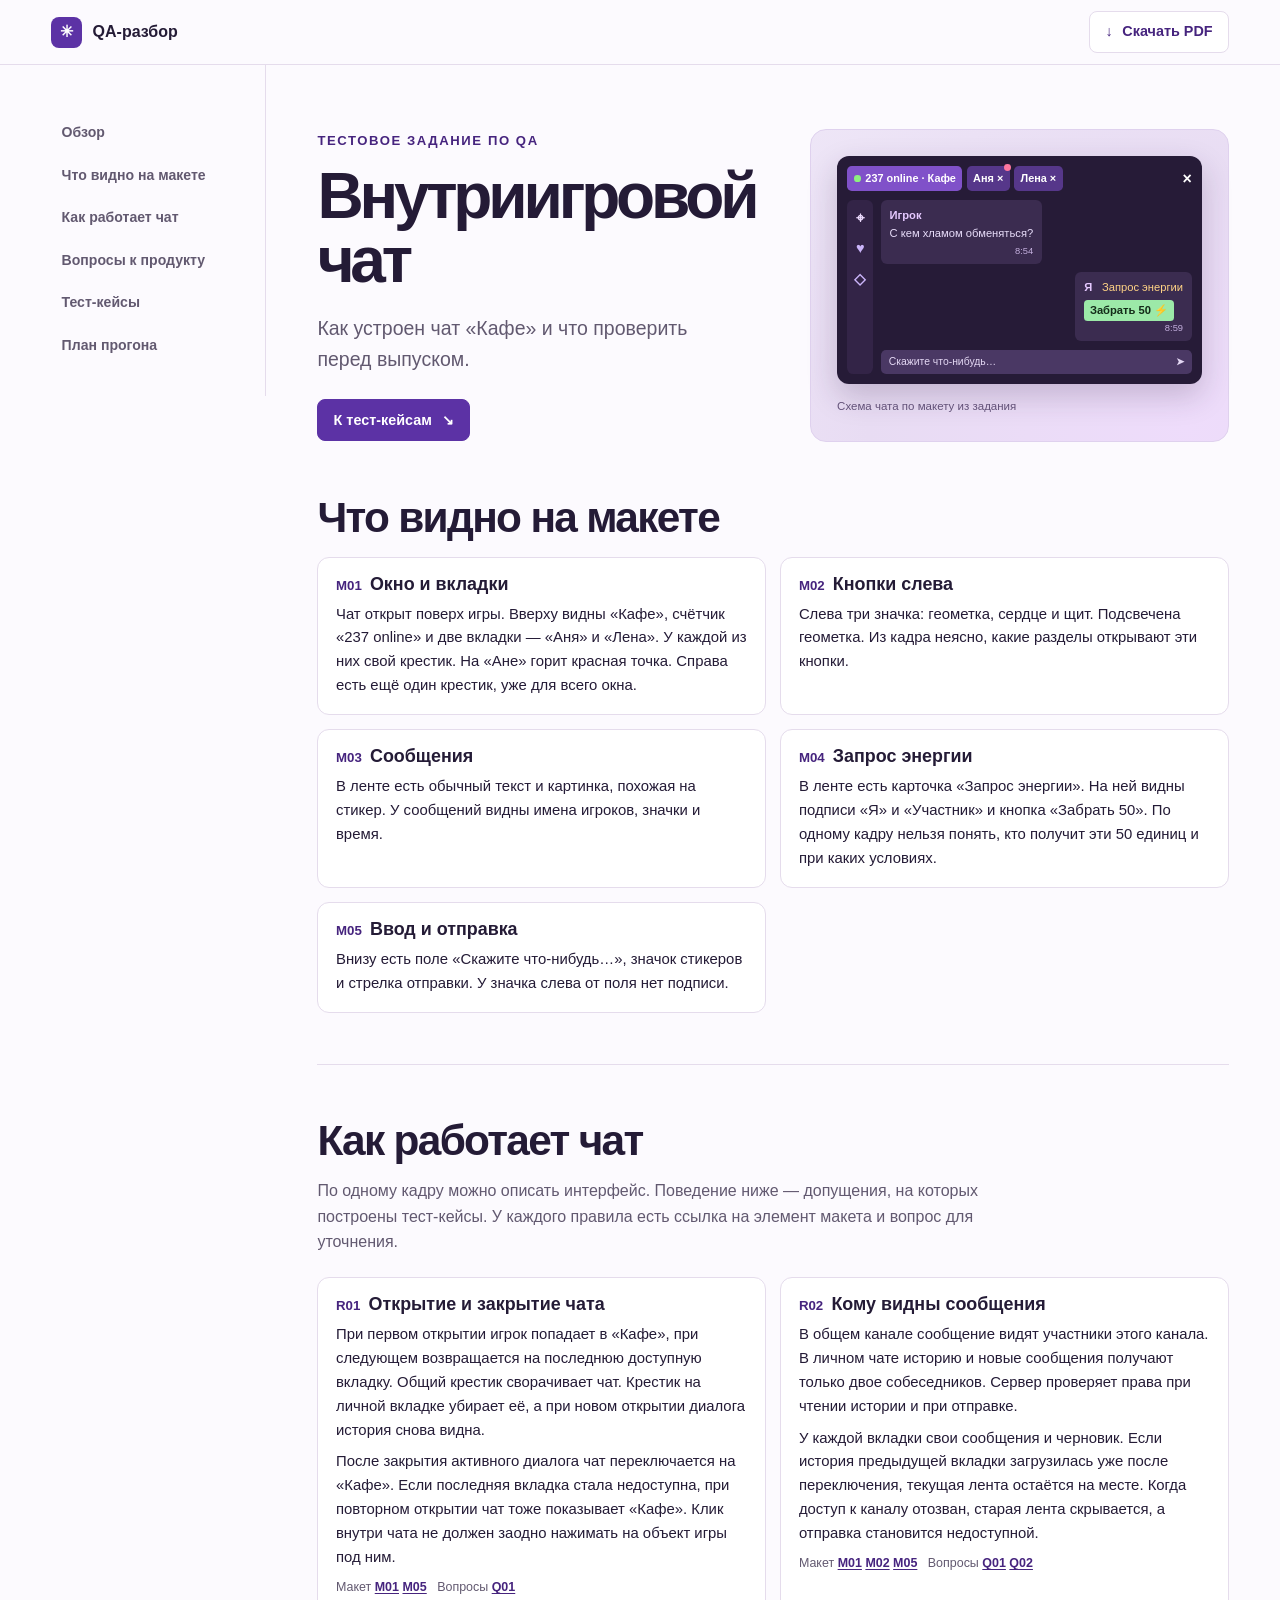
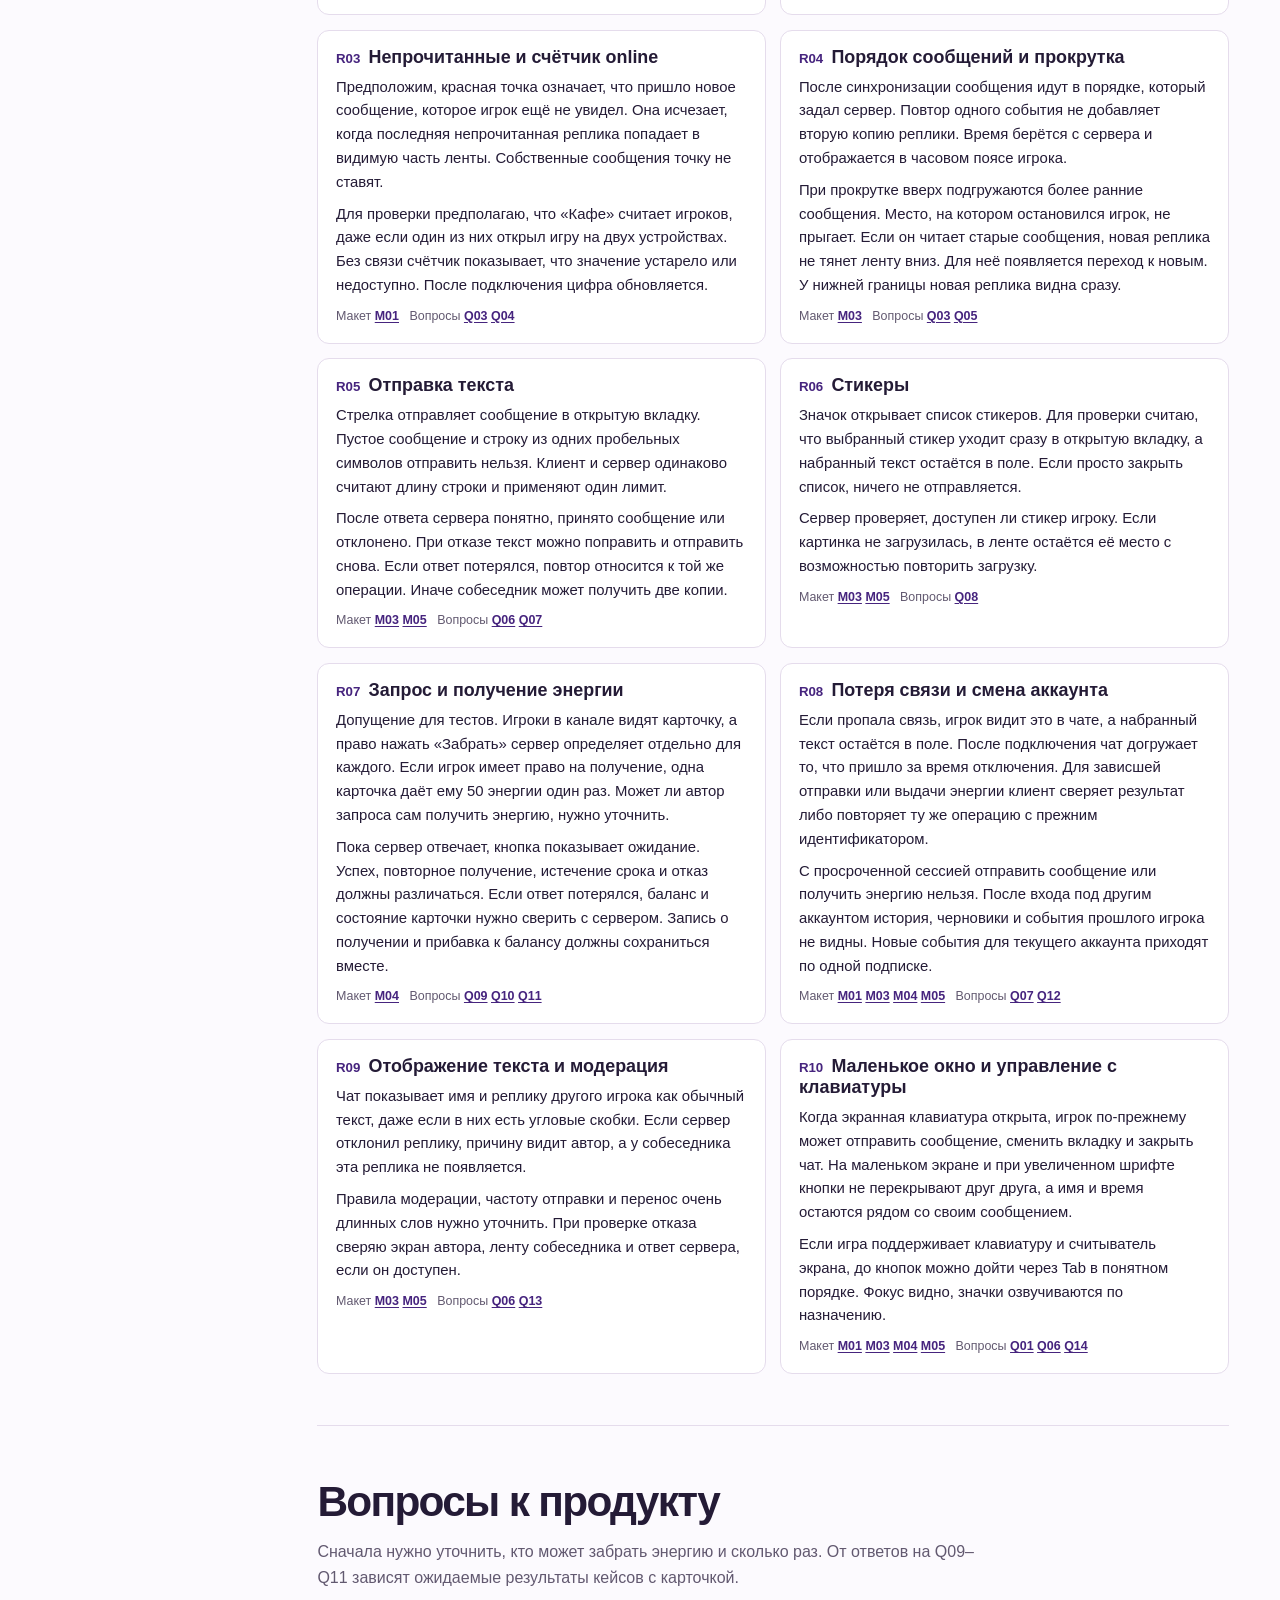
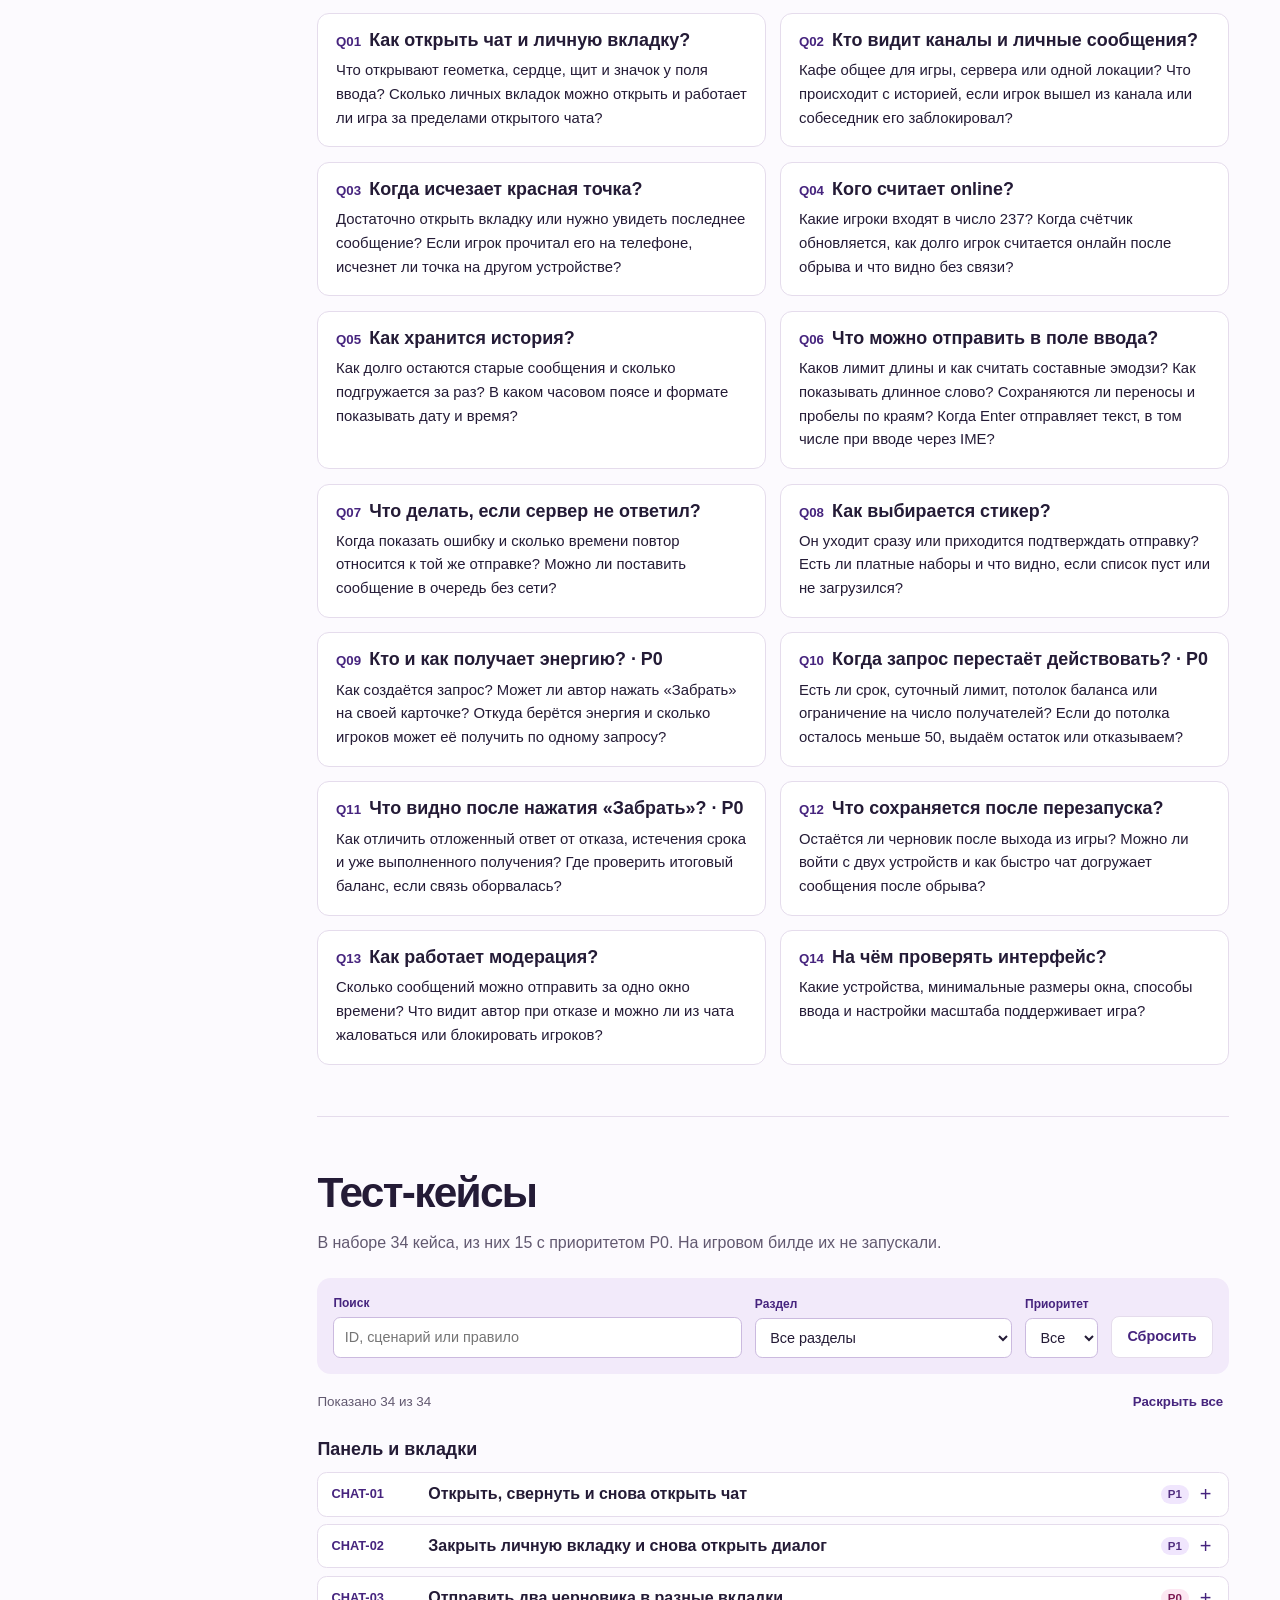
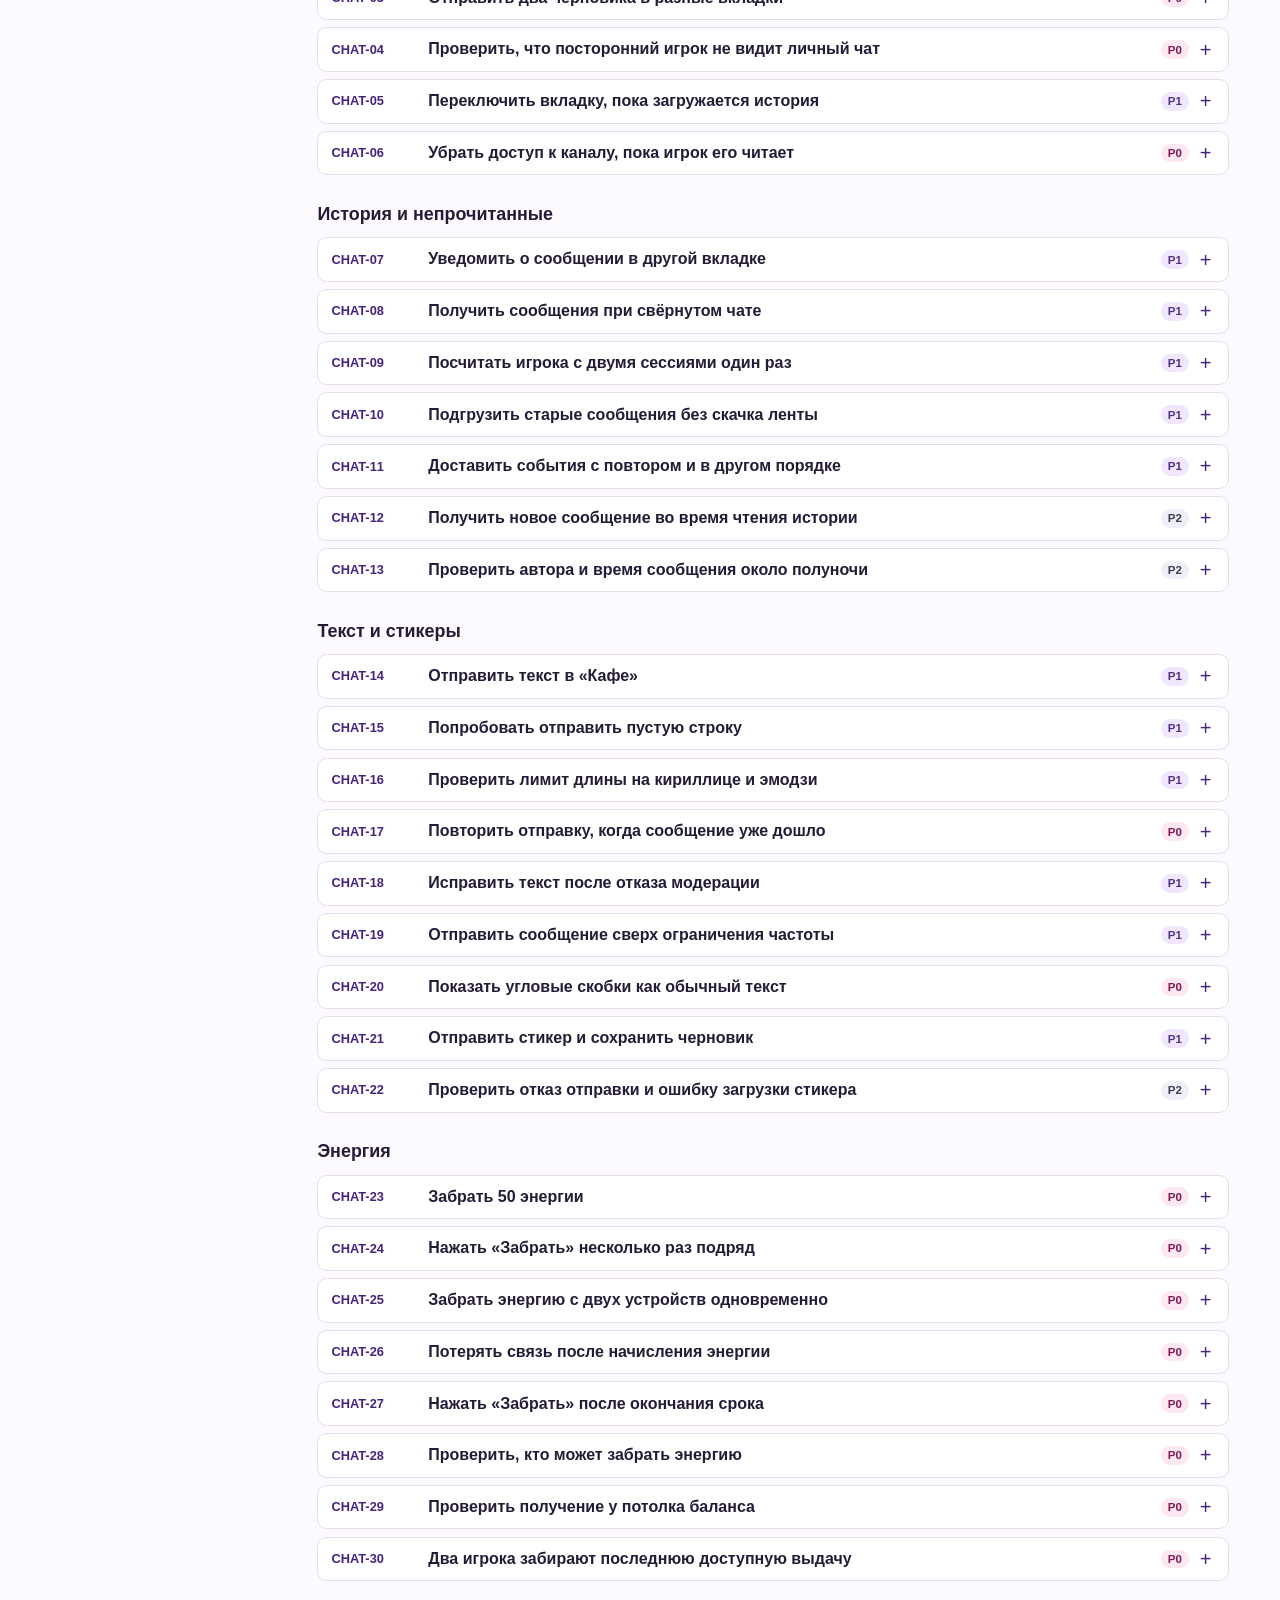
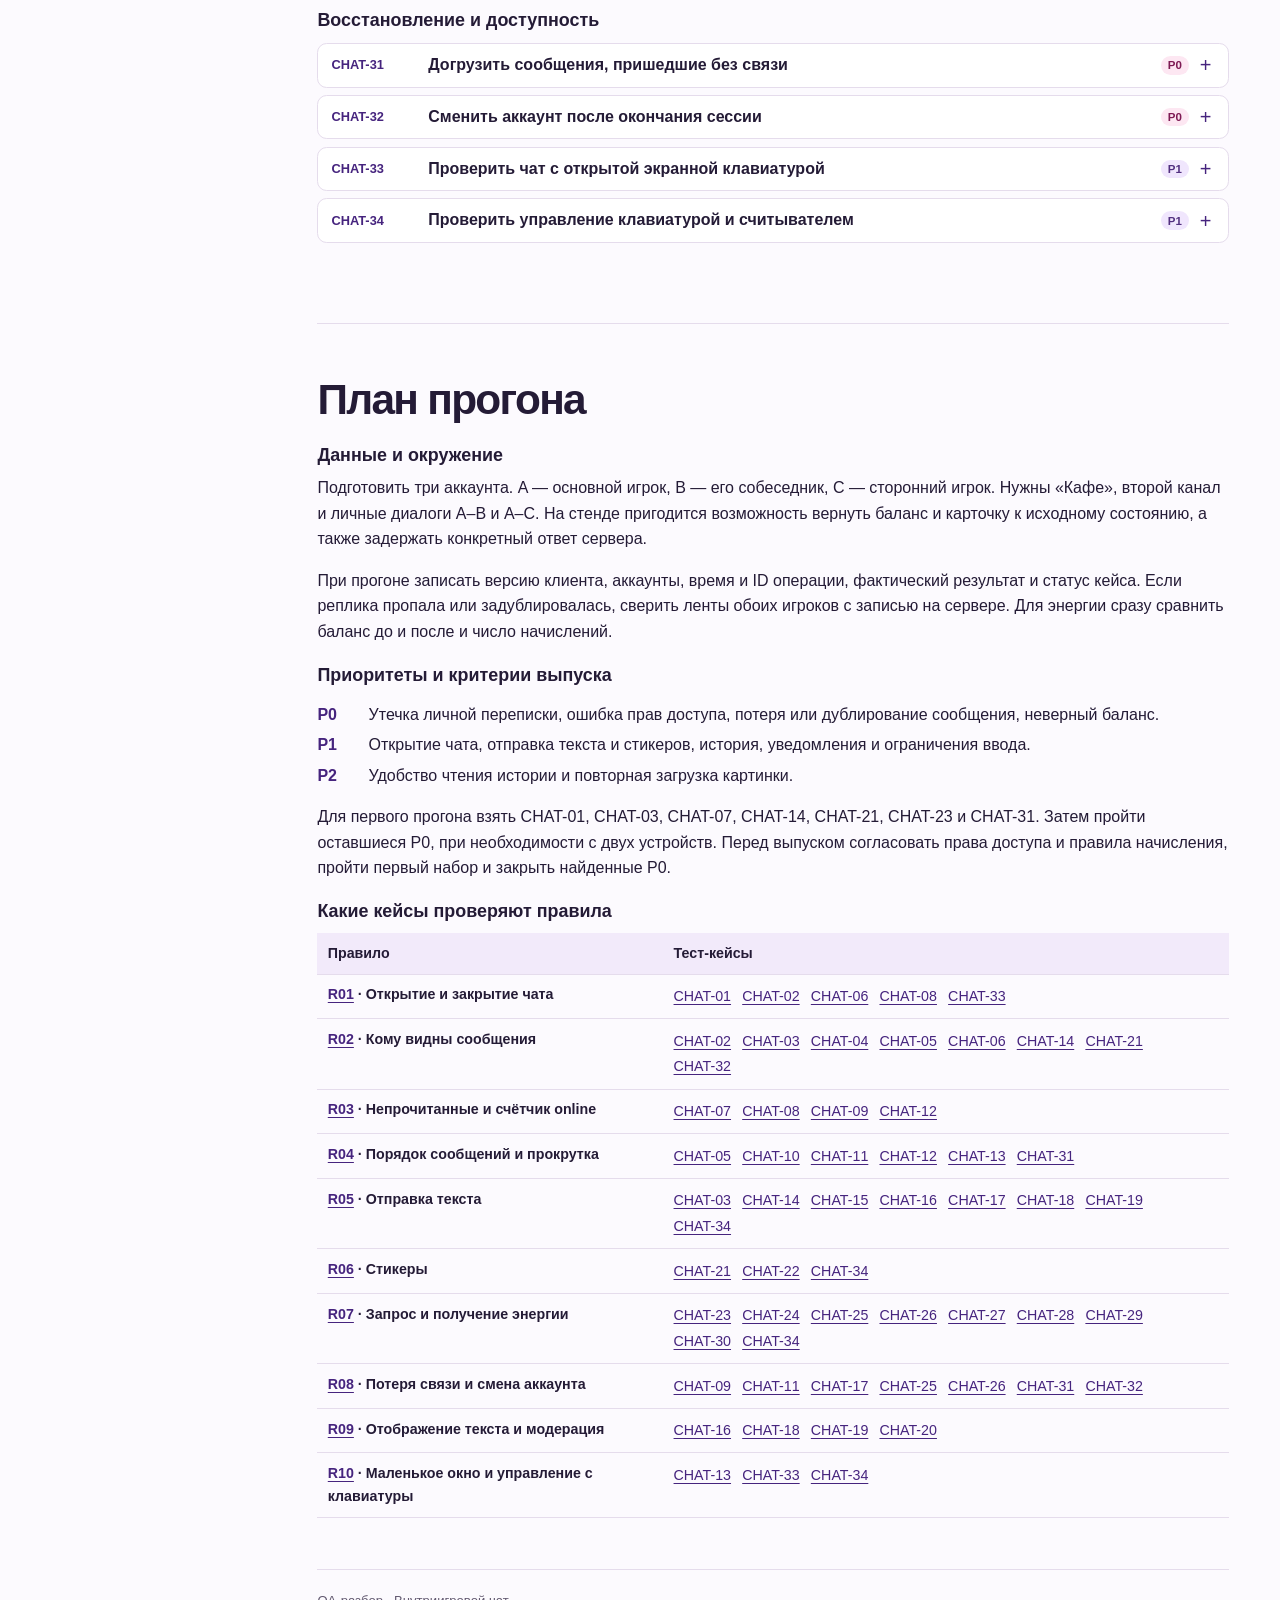
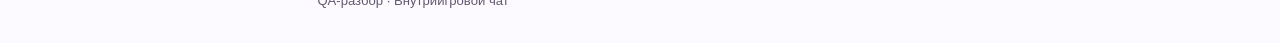
==== commit 3614f2b9: "Rewrite chat QA report in plain Russian" ====
--- a/docs/index.html
+++ b/docs/index.html
@@ -3,7 +3,7 @@
 <head>
   <meta charset="utf-8">
   <meta name="viewport" content="width=device-width, initial-scale=1">
-  <meta name="description" content="Разбор макета внутриигрового чата, рабочая спецификация и тест-кейсы.">
+  <meta name="description" content="Разбор макета чата «Кафе» и тест-кейсы для проверки.">
   <title>Внутриигровой чат — QA-разбор</title>
   <link rel="stylesheet" href="assets/report.css">
   <script defer src="assets/report.js"></script>
@@ -22,15 +22,15 @@
         <a href="#contracts">Как работает чат</a>
         <a href="#questions">Вопросы к продукту</a>
         <a href="#cases">Тест-кейсы</a>
-        <a href="#coverage">Покрытие и запуск</a>
+        <a href="#coverage">План прогона</a>
       </nav>
     </aside>
     <main id="main" tabindex="-1">
       <section class="hero" aria-labelledby="title">
         <div>
-          <p class="eyebrow">Тестовое задание · Game QA</p>
+          <p class="eyebrow">Тестовое задание по QA</p>
           <h1 id="title">Внутриигровой<br>чат</h1>
-          <p class="lead">Спецификация механики и тест-кейсы по макету чата «Кафе».</p>
+          <p class="lead">Как устроен чат «Кафе» и что проверить перед выпуском.</p>
           <a class="button primary" href="#cases">К тест-кейсам <span aria-hidden="true">↘</span></a>
         </div>
         <figure class="mockup">
@@ -45,61 +45,52 @@
               </div>
             </div>
           </div>
-          <figcaption>Схема элементов из предоставленного макета</figcaption>
+          <figcaption>Схема чата по макету из задания</figcaption>
         </figure>
       </section>
-      <dl class="metrics">
-        <div><dd>34</dd><dt>Тест-кейса</dt></div>
-        <div><dd>15</dd><dt>Критических сценариев</dt></div>
-        <div><dd>10</dd><dt>Правил рабочей модели</dt></div>
-      </dl>
       <section id="observations" class="report-section">
         <h2>Что видно на макете</h2>
-        <p class="intro">Источник — скриншот из задания. Он показывает элементы игры в одном состоянии. Доступ к игровому билду и серверному контракту не предоставлен.</p>
-        <div class="observations"><article id="M01" class="card"><h3><span>M01</span> Панель и вкладки</h3><p>Слева поверх игровой сцены открыто окно чата. В шапке видны «Кафе», индикатор «237 online», вкладки «Аня» и «Лена». У личных вкладок есть крестики, на «Ане» видна красная точка. Справа есть отдельный крестик окна.</p></article>
-<article id="M02" class="card"><h3><span>M02</span> Разделы</h3><p>В боковой панели три пиктограммы: геометка, сердце и щит. Пиктограмма с геометкой подсвечена. Названия разделов и правила доступа на макете не указаны.</p></article>
-<article id="M03" class="card"><h3><span>M03</span> Лента</h3><p>В ленте видны сообщения с именами, эмблемами и временем. Есть текст и крупное изображение, похожее на стикер. Плашка «Я» визуально отделена от сообщений других игроков.</p></article>
-<article id="M04" class="card"><h3><span>M04</span> Энергия</h3><p>В карточке с пометкой «Я» видны подпись «Участник», заголовок «Запрос энергии» и кнопка «Забрать 50» со значком молнии. По статичному кадру нельзя определить получателя энергии, источник начисления и доступность кнопки.</p></article>
-<article id="M05" class="card"><h3><span>M05</span> Поле ввода</h3><p>Внизу видны поле «Скажите что-нибудь…», кнопка с пиктограммой стикеров и стрелка отправки. Слева от поля есть ещё один значок с репликой, назначение которого требует уточнения.</p></article></div>
+        <div class="observations"><article id="M01" class="card"><h3><span>M01</span> Окно и вкладки</h3><p>Чат открыт поверх игры. Вверху видны «Кафе», счётчик «237 online» и две вкладки — «Аня» и «Лена». У каждой из них свой крестик. На «Ане» горит красная точка. Справа есть ещё один крестик, уже для всего окна.</p></article>
+<article id="M02" class="card"><h3><span>M02</span> Кнопки слева</h3><p>Слева три значка: геометка, сердце и щит. Подсвечена геометка. Из кадра неясно, какие разделы открывают эти кнопки.</p></article>
+<article id="M03" class="card"><h3><span>M03</span> Сообщения</h3><p>В ленте есть обычный текст и картинка, похожая на стикер. У сообщений видны имена игроков, значки и время.</p></article>
+<article id="M04" class="card"><h3><span>M04</span> Запрос энергии</h3><p>В ленте есть карточка «Запрос энергии». На ней видны подписи «Я» и «Участник» и кнопка «Забрать 50». По одному кадру нельзя понять, кто получит эти 50 единиц и при каких условиях.</p></article>
+<article id="M05" class="card"><h3><span>M05</span> Ввод и отправка</h3><p>Внизу есть поле «Скажите что-нибудь…», значок стикеров и стрелка отправки. У значка слева от поля нет подписи.</p></article></div>
       </section>
       <section id="contracts" class="report-section">
         <h2>Как работает чат</h2>
-        <p class="intro">Рабочая модель для ревью с продуктом и разработкой. Тексты ожидаемых результатов в тест-кейсах опираются на эту модель. Источник и связанные вопросы указаны у каждого правила.</p>
-        <div class="flow" aria-label="Основной сценарий">
-          <span>Открыть чат</span><b aria-hidden="true">→</b><span>Выбрать вкладку</span><b aria-hidden="true">→</b><span>Отправить или получить</span><b aria-hidden="true">→</b><span>Сверить результат</span>
-        </div>
-        <div class="rules"><article id="R01" class="card"><h3><span>R01</span> Вход, выход и фокус</h3><p>Открытие чата возвращает последнюю доступную вкладку, при первом открытии активен «Кафе». Крестик окна сворачивает панель. Крестик личной вкладки убирает вкладку, сохраняя серверную историю.</p><p>Событие, обработанное панелью, не активирует игровой объект под ней. Закрытие активного диалога переводит фокус в «Кафе». Недоступный при повторном открытии диалог также заменяется «Кафе».</p><div class="references">Макет <a href="#M01">M01</a> <a href="#M05">M05</a> &nbsp; Вопросы <a href="#Q01">Q01</a></div></article>
-<article id="R02" class="card"><h3><span>R02</span> Маршрутизация и доступ</h3><p>Публичные сообщения видят участники текущего канала. Личную историю и новые сообщения получают только два участника диалога. Сервер проверяет доступ к истории и отправке при каждом запросе.</p><p>При смене вкладки видны её история и черновик. Запоздавший ответ для предыдущей вкладки не подменяет текущую ленту. Потеря доступа снимает состояние «доступно для отправки» и убирает недоступную историю из активного интерфейса.</p><div class="references">Макет <a href="#M01">M01</a> <a href="#M02">M02</a> <a href="#M05">M05</a> &nbsp; Вопросы <a href="#Q01">Q01</a> <a href="#Q02">Q02</a></div></article>
-<article id="R03" class="card"><h3><span>R03</span> Непрочитанные и online</h3><p>Красная точка появляется на фоне новой входящей реплики, которую игрок ещё не увидел в активной, развёрнутой ленте. Она снимается после отображения последней непрочитанной реплики. Собственная отправка не помечает вкладку непрочитанной.</p><p>Для «Кафе» счётчик показывает уникальные учётные записи в области присутствия. При восстановлении соединения клиент получает актуальное значение. При потере связи индикатор отмечает данные как устаревшие либо недоступные.</p><div class="references">Макет <a href="#M01">M01</a> &nbsp; Вопросы <a href="#Q03">Q03</a> <a href="#Q04">Q04</a></div></article>
-<article id="R04" class="card"><h3><span>R04</span> Порядок и загрузка истории</h3><p>Лента использует серверный порядок сообщений. Повторное событие с тем же идентификатором не создаёт второй элемент. Время отображается по серверной метке в локальном часовом поясе пользователя.</p><p>Подгрузка предыдущей страницы сохраняет видимую позицию. У нижней границы лента следует за новыми сообщениями, при чтении истории сохраняет позицию и показывает переход к новым.</p><div class="references">Макет <a href="#M03">M03</a> &nbsp; Вопросы <a href="#Q03">Q03</a> <a href="#Q05">Q05</a></div></article>
-<article id="R05" class="card"><h3><span>R05</span> Отправка текста</h3><p>Стрелка отправляет текст в активную вкладку. Пустое и состоящее только из пробельных символов сообщение запрещено. Длина проверяется на клиенте и сервере по единому лимиту L и согласованной единице измерения.</p><p>После принятия сообщения сервером строка становится доставленной. Явный отказ отображается у строки, текст доступен для исправления. Повтор после неопределённого результата использует тот же ключ операции и сохраняет одну серверную запись.</p><div class="references">Макет <a href="#M03">M03</a> <a href="#M05">M05</a> &nbsp; Вопросы <a href="#Q06">Q06</a> <a href="#Q07">Q07</a></div></article>
-<article id="R06" class="card"><h3><span>R06</span> Стикеры</h3><p>Кнопка открывает каталог. В рабочей модели выбор доступного стикера отправляет его в активную вкладку, сохраняя текстовый черновик. Закрытие каталога не отправляет данные. Сервер подтверждает право на выбранный стикер.</p><p>Во время загрузки ассета лента сохраняет позицию, при ошибке показывает замену с возможностью повторить загрузку.</p><div class="references">Макет <a href="#M03">M03</a> <a href="#M05">M05</a> &nbsp; Вопросы <a href="#Q08">Q08</a></div></article>
-<article id="R07" class="card"><h3><span>R07</span> Карточка и начисление энергии</h3><p>Рабочая модель для тестов: карточку видит аудитория целевого канала, но право на получение определяет сервер отдельно для каждого игрока. Авторство карточки и право на начисление проверяются независимо. Если кнопка доступна, успешное получение зачисляет указанное количество энергии один раз для пары «запрос, получатель».</p><p>Сервер атомарно фиксирует результат и изменение баланса. Пока операция выполняется, кнопка показывает ожидание. Успех, уже полученная и истёкшая карточка, отказ и неопределённый результат различимы. После перезапуска состояние берётся с сервера.</p><div class="references">Макет <a href="#M04">M04</a> &nbsp; Вопросы <a href="#Q09">Q09</a> <a href="#Q10">Q10</a> <a href="#Q11">Q11</a></div></article>
-<article id="R08" class="card"><h3><span>R08</span> Потеря связи и сессии</h3><p>При разрыве видны состояние связи и сохранённый черновик. При восстановлении клиент догружает пропущенные сообщения и карточки с серверной границы синхронизации. Если запрос мог выполниться до разрыва, клиент сначала сверяет результат либо повторяет с тем же ключом.</p><p>После истечения сессии сервер отклоняет операции. При смене аккаунта очищается локальное состояние предыдущего пользователя. Клиент подписывается на события текущего пользователя один раз.</p><div class="references">Макет <a href="#M01">M01</a> <a href="#M03">M03</a> <a href="#M04">M04</a> <a href="#M05">M05</a> &nbsp; Вопросы <a href="#Q07">Q07</a> <a href="#Q12">Q12</a></div></article>
-<article id="R09" class="card"><h3><span>R09</span> Безопасное отображение и модерация</h3><p>Имя и текст другого игрока отображаются как данные. Строки с HTML-подобными символами не меняют разметку. Причина штатного отклонения отправки видна автору, а отклонённое сообщение не публикуется получателям.</p><p>Порог частоты, причины модерации и действия с длинными словами уточняются отдельно. Проверять ограничения нужно на авторе, получателе и по серверному результату, если он доступен.</p><div class="references">Макет <a href="#M03">M03</a> <a href="#M05">M05</a> &nbsp; Вопросы <a href="#Q06">Q06</a> <a href="#Q13">Q13</a></div></article>
-<article id="R10" class="card"><h3><span>R10</span> Управление и читаемость</h3><p>В поддерживаемых разрешениях ввод, кнопка отправки, вкладки, карточка и закрытие доступны при открытой клавиатуре. Для поддерживаемого управления с клавиатуры порядок фокуса предсказуем, а пиктограммы имеют доступные имена.</p><p>Узкие области и увеличенный текст не перекрывают ключевые действия. Время и автор остаются однозначно связаны с репликой.</p><div class="references">Макет <a href="#M01">M01</a> <a href="#M03">M03</a> <a href="#M04">M04</a> <a href="#M05">M05</a> &nbsp; Вопросы <a href="#Q01">Q01</a> <a href="#Q06">Q06</a> <a href="#Q14">Q14</a></div></article></div>
+        <p class="intro">По одному кадру можно описать интерфейс. Поведение ниже — допущения, на которых построены тест-кейсы. У каждого правила есть ссылка на элемент макета и вопрос для уточнения.</p>
+        <div class="rules"><article id="R01" class="card"><h3><span>R01</span> Открытие и закрытие чата</h3><p>При первом открытии игрок попадает в «Кафе», при следующем возвращается на последнюю доступную вкладку. Общий крестик сворачивает чат. Крестик на личной вкладке убирает её, а при новом открытии диалога история снова видна.</p><p>После закрытия активного диалога чат переключается на «Кафе». Если последняя вкладка стала недоступна, при повторном открытии чат тоже показывает «Кафе». Клик внутри чата не должен заодно нажимать на объект игры под ним.</p><div class="references">Макет <a href="#M01">M01</a> <a href="#M05">M05</a> &nbsp; Вопросы <a href="#Q01">Q01</a></div></article>
+<article id="R02" class="card"><h3><span>R02</span> Кому видны сообщения</h3><p>В общем канале сообщение видят участники этого канала. В личном чате историю и новые сообщения получают только двое собеседников. Сервер проверяет права при чтении истории и при отправке.</p><p>У каждой вкладки свои сообщения и черновик. Если история предыдущей вкладки загрузилась уже после переключения, текущая лента остаётся на месте. Когда доступ к каналу отозван, старая лента скрывается, а отправка становится недоступной.</p><div class="references">Макет <a href="#M01">M01</a> <a href="#M02">M02</a> <a href="#M05">M05</a> &nbsp; Вопросы <a href="#Q01">Q01</a> <a href="#Q02">Q02</a></div></article>
+<article id="R03" class="card"><h3><span>R03</span> Непрочитанные и счётчик online</h3><p>Предположим, красная точка означает, что пришло новое сообщение, которое игрок ещё не увидел. Она исчезает, когда последняя непрочитанная реплика попадает в видимую часть ленты. Собственные сообщения точку не ставят.</p><p>Для проверки предполагаю, что «Кафе» считает игроков, даже если один из них открыл игру на двух устройствах. Без связи счётчик показывает, что значение устарело или недоступно. После подключения цифра обновляется.</p><div class="references">Макет <a href="#M01">M01</a> &nbsp; Вопросы <a href="#Q03">Q03</a> <a href="#Q04">Q04</a></div></article>
+<article id="R04" class="card"><h3><span>R04</span> Порядок сообщений и прокрутка</h3><p>После синхронизации сообщения идут в порядке, который задал сервер. Повтор одного события не добавляет вторую копию реплики. Время берётся с сервера и отображается в часовом поясе игрока.</p><p>При прокрутке вверх подгружаются более ранние сообщения. Место, на котором остановился игрок, не прыгает. Если он читает старые сообщения, новая реплика не тянет ленту вниз. Для неё появляется переход к новым. У нижней границы новая реплика видна сразу.</p><div class="references">Макет <a href="#M03">M03</a> &nbsp; Вопросы <a href="#Q03">Q03</a> <a href="#Q05">Q05</a></div></article>
+<article id="R05" class="card"><h3><span>R05</span> Отправка текста</h3><p>Стрелка отправляет сообщение в открытую вкладку. Пустое сообщение и строку из одних пробельных символов отправить нельзя. Клиент и сервер одинаково считают длину строки и применяют один лимит.</p><p>После ответа сервера понятно, принято сообщение или отклонено. При отказе текст можно поправить и отправить снова. Если ответ потерялся, повтор относится к той же операции. Иначе собеседник может получить две копии.</p><div class="references">Макет <a href="#M03">M03</a> <a href="#M05">M05</a> &nbsp; Вопросы <a href="#Q06">Q06</a> <a href="#Q07">Q07</a></div></article>
+<article id="R06" class="card"><h3><span>R06</span> Стикеры</h3><p>Значок открывает список стикеров. Для проверки считаю, что выбранный стикер уходит сразу в открытую вкладку, а набранный текст остаётся в поле. Если просто закрыть список, ничего не отправляется.</p><p>Сервер проверяет, доступен ли стикер игроку. Если картинка не загрузилась, в ленте остаётся её место с возможностью повторить загрузку.</p><div class="references">Макет <a href="#M03">M03</a> <a href="#M05">M05</a> &nbsp; Вопросы <a href="#Q08">Q08</a></div></article>
+<article id="R07" class="card"><h3><span>R07</span> Запрос и получение энергии</h3><p>Допущение для тестов. Игроки в канале видят карточку, а право нажать «Забрать» сервер определяет отдельно для каждого. Если игрок имеет право на получение, одна карточка даёт ему 50 энергии один раз. Может ли автор запроса сам получить энергию, нужно уточнить.</p><p>Пока сервер отвечает, кнопка показывает ожидание. Успех, повторное получение, истечение срока и отказ должны различаться. Если ответ потерялся, баланс и состояние карточки нужно сверить с сервером. Запись о получении и прибавка к балансу должны сохраниться вместе.</p><div class="references">Макет <a href="#M04">M04</a> &nbsp; Вопросы <a href="#Q09">Q09</a> <a href="#Q10">Q10</a> <a href="#Q11">Q11</a></div></article>
+<article id="R08" class="card"><h3><span>R08</span> Потеря связи и смена аккаунта</h3><p>Если пропала связь, игрок видит это в чате, а набранный текст остаётся в поле. После подключения чат догружает то, что пришло за время отключения. Для зависшей отправки или выдачи энергии клиент сверяет результат либо повторяет ту же операцию с прежним идентификатором.</p><p>С просроченной сессией отправить сообщение или получить энергию нельзя. После входа под другим аккаунтом история, черновики и события прошлого игрока не видны. Новые события для текущего аккаунта приходят по одной подписке.</p><div class="references">Макет <a href="#M01">M01</a> <a href="#M03">M03</a> <a href="#M04">M04</a> <a href="#M05">M05</a> &nbsp; Вопросы <a href="#Q07">Q07</a> <a href="#Q12">Q12</a></div></article>
+<article id="R09" class="card"><h3><span>R09</span> Отображение текста и модерация</h3><p>Чат показывает имя и реплику другого игрока как обычный текст, даже если в них есть угловые скобки. Если сервер отклонил реплику, причину видит автор, а у собеседника эта реплика не появляется.</p><p>Правила модерации, частоту отправки и перенос очень длинных слов нужно уточнить. При проверке отказа сверяю экран автора, ленту собеседника и ответ сервера, если он доступен.</p><div class="references">Макет <a href="#M03">M03</a> <a href="#M05">M05</a> &nbsp; Вопросы <a href="#Q06">Q06</a> <a href="#Q13">Q13</a></div></article>
+<article id="R10" class="card"><h3><span>R10</span> Маленькое окно и управление с клавиатуры</h3><p>Когда экранная клавиатура открыта, игрок по-прежнему может отправить сообщение, сменить вкладку и закрыть чат. На маленьком экране и при увеличенном шрифте кнопки не перекрывают друг друга, а имя и время остаются рядом со своим сообщением.</p><p>Если игра поддерживает клавиатуру и считыватель экрана, до кнопок можно дойти через Tab в понятном порядке. Фокус видно, значки озвучиваются по назначению.</p><div class="references">Макет <a href="#M01">M01</a> <a href="#M03">M03</a> <a href="#M04">M04</a> <a href="#M05">M05</a> &nbsp; Вопросы <a href="#Q01">Q01</a> <a href="#Q06">Q06</a> <a href="#Q14">Q14</a></div></article></div>
       </section>
       <section id="questions" class="report-section">
         <h2>Вопросы к продукту</h2>
-        <p class="intro">Ответы на Q09–Q11 определяют ожидаемый результат у получения энергии. До их согласования соответствующие кейсы остаются проектными.</p>
-        <div class="questions"><article id="Q01" class="card"><h3><span>Q01</span> Открытие, крестики и игровые клики</h3><p>Как открыть панель и личный чат? Что делают три пиктограммы и знак слева от поля? Допустимы ли игровые действия вне открытой панели? Каков лимит открытых вкладок?</p></article>
-<article id="Q02" class="card"><h3><span>Q02</span> Область канала и права</h3><p>Чат «Кафе» общий для игры, сервера или локации? Кто входит в другие разделы? Что происходит при выходе из канала, блокировке игрока и повторном открытии ЛС?</p></article>
-<article id="Q03" class="card"><h3><span>Q03</span> Условия прочтения</h3><p>Достаточно ли открыть вкладку или требуется показать реплику в видимой области? Синхронизируется ли состояние между устройствами?</p></article>
-<article id="Q04" class="card"><h3><span>Q04</span> Индикатор online</h3><p>Какая аудитория входит в число 237? Как часты обновления, каков тайм-аут присутствия и как показывать offline?</p></article>
-<article id="Q05" class="card"><h3><span>Q05</span> История и время</h3><p>Сколько хранится история, какие порции и пределы скролла? Какие часовой пояс, формат даты и правила при переходе через полночь?</p></article>
-<article id="Q06" class="card"><h3><span>Q06</span> Границы ввода</h3><p>Каков лимит L и его единица? Сохраняются ли переносы и пробелы в начале или конце? Как ведёт себя Enter, включая ввод через IME?</p></article>
-<article id="Q07" class="card"><h3><span>Q07</span> Подтверждение и повторы</h3><p>Каковы статусы и тайм-ауты? Сколько хранится ключ операции и допускается ли очередь отправки в offline?</p></article>
-<article id="Q08" class="card"><h3><span>Q08</span> Каталог стикеров</h3><p>Выбор отправляет сразу или через подтверждение? Есть ли платные наборы, блокировки, варианты «нет сети» и пустого каталога?</p></article>
-<article id="Q09" class="card"><h3><span>Q09</span> Создание карточки и право на начисление · P0</h3><p>Кто и как создаёт запрос? Что означает «Я» рядом с активной кнопкой? Кто получает энергию, за чей счёт, может ли автор получить её и может ли один запрос обслужить нескольких игроков?</p></article>
-<article id="Q10" class="card"><h3><span>Q10</span> Лимиты и срок карточки · P0</h3><p>Есть ли срок жизни, лимит получателей, дневной лимит и верхняя граница баланса? Возможна ли частичная выдача и что показывать на границах?</p></article>
-<article id="Q11" class="card"><h3><span>Q11</span> Повтор получения · P0</h3><p>Как интерфейс различает ожидание, успешное получение, истечение, отказ и потерянный ответ? По каким данным сверяются баланс и статус после повтора?</p></article>
-<article id="Q12" class="card"><h3><span>Q12</span> Вход и восстановление</h3><p>Сохраняются ли черновики при перезапуске? Поддерживаются ли две сессии одновременно? Каков целевой срок синхронизации после восстановления сети?</p></article>
-<article id="Q13" class="card"><h3><span>Q13</span> Защита от спама и модерация</h3><p>Какие ограничения частоты, причины отказа и порядок повторной отправки согласованы? Требуются ли жалобы и блокировка игрока из панели?</p></article>
-<article id="Q14" class="card"><h3><span>Q14</span> Устройства и доступность</h3><p>Какие платформы, минимальные размеры окна, способы ввода и настройки масштаба поддерживаются?</p></article></div>
+        <p class="intro">Сначала нужно уточнить, кто может забрать энергию и сколько раз. От ответов на Q09–Q11 зависят ожидаемые результаты кейсов с карточкой.</p>
+        <div class="questions"><article id="Q01" class="card"><h3><span>Q01</span> Как открыть чат и личную вкладку?</h3><p>Что открывают геометка, сердце, щит и значок у поля ввода? Сколько личных вкладок можно открыть и работает ли игра за пределами открытого чата?</p></article>
+<article id="Q02" class="card"><h3><span>Q02</span> Кто видит каналы и личные сообщения?</h3><p>Кафе общее для игры, сервера или одной локации? Что происходит с историей, если игрок вышел из канала или собеседник его заблокировал?</p></article>
+<article id="Q03" class="card"><h3><span>Q03</span> Когда исчезает красная точка?</h3><p>Достаточно открыть вкладку или нужно увидеть последнее сообщение? Если игрок прочитал его на телефоне, исчезнет ли точка на другом устройстве?</p></article>
+<article id="Q04" class="card"><h3><span>Q04</span> Кого считает online?</h3><p>Какие игроки входят в число 237? Когда счётчик обновляется, как долго игрок считается онлайн после обрыва и что видно без связи?</p></article>
+<article id="Q05" class="card"><h3><span>Q05</span> Как хранится история?</h3><p>Как долго остаются старые сообщения и сколько подгружается за раз? В каком часовом поясе и формате показывать дату и время?</p></article>
+<article id="Q06" class="card"><h3><span>Q06</span> Что можно отправить в поле ввода?</h3><p>Каков лимит длины и как считать составные эмодзи? Как показывать длинное слово? Сохраняются ли переносы и пробелы по краям? Когда Enter отправляет текст, в том числе при вводе через IME?</p></article>
+<article id="Q07" class="card"><h3><span>Q07</span> Что делать, если сервер не ответил?</h3><p>Когда показать ошибку и сколько времени повтор относится к той же отправке? Можно ли поставить сообщение в очередь без сети?</p></article>
+<article id="Q08" class="card"><h3><span>Q08</span> Как выбирается стикер?</h3><p>Он уходит сразу или приходится подтверждать отправку? Есть ли платные наборы и что видно, если список пуст или не загрузился?</p></article>
+<article id="Q09" class="card"><h3><span>Q09</span> Кто и как получает энергию? · P0</h3><p>Как создаётся запрос? Может ли автор нажать «Забрать» на своей карточке? Откуда берётся энергия и сколько игроков может её получить по одному запросу?</p></article>
+<article id="Q10" class="card"><h3><span>Q10</span> Когда запрос перестаёт действовать? · P0</h3><p>Есть ли срок, суточный лимит, потолок баланса или ограничение на число получателей? Если до потолка осталось меньше 50, выдаём остаток или отказываем?</p></article>
+<article id="Q11" class="card"><h3><span>Q11</span> Что видно после нажатия «Забрать»? · P0</h3><p>Как отличить отложенный ответ от отказа, истечения срока и уже выполненного получения? Где проверить итоговый баланс, если связь оборвалась?</p></article>
+<article id="Q12" class="card"><h3><span>Q12</span> Что сохраняется после перезапуска?</h3><p>Остаётся ли черновик после выхода из игры? Можно ли войти с двух устройств и как быстро чат догружает сообщения после обрыва?</p></article>
+<article id="Q13" class="card"><h3><span>Q13</span> Как работает модерация?</h3><p>Сколько сообщений можно отправить за одно окно времени? Что видит автор при отказе и можно ли из чата жаловаться или блокировать игроков?</p></article>
+<article id="Q14" class="card"><h3><span>Q14</span> На чём проверять интерфейс?</h3><p>Какие устройства, минимальные размеры окна, способы ввода и настройки масштаба поддерживает игра?</p></article></div>
       </section>
       <section id="cases" class="report-section">
         <h2>Тест-кейсы</h2>
-        <p class="intro">Все кейсы спроектированы по макету. Статус прогона — не запускались. В PDF входят все кейсы.</p>
+        <p class="intro">В наборе 34 кейса, из них 15 с приоритетом P0. На игровом билде их не запускали.</p>
         <div class="filters" hidden>
           <label>Поиск <input type="search" id="case-search" placeholder="ID, сценарий или правило"></label>
           <label>Раздел <select id="case-group"><option value="">Все разделы</option><option value="nav">Панель и вкладки</option><option value="history">История и непрочитанные</option><option value="text">Текст и стикеры</option><option value="energy">Энергия</option><option value="recovery">Восстановление и доступность</option></select></label>
@@ -114,15 +105,15 @@
       <details class="case" id="CHAT-01" data-group="nav" data-priority="P1" open>
         <summary>
           <span class="case-id">CHAT-01</span>
-          <span class="case-title">Открыть и свернуть панель чата</span>
+          <span class="case-title">Открыть, свернуть и снова открыть чат</span>
           <span class="pill p1">P1</span>
         </summary>
         <div class="case-body">
           <p class="references">Правила <a href="#R01">R01</a></p>
           <dl>
-            <div><dt>Предусловия</dt><dd>A в игровой сцене, чат закрыт, сохранённой вкладки нет.</dd></div>
-            <div><dt>Шаги</dt><dd><ol><li>Открыть чат штатным контролом.</li><li>Свернуть панель общим крестиком и открыть повторно.</li></ol></dd></div>
-            <div><dt>Ожидаемый результат</dt><dd>При первом входе активен «Кафе», панель показывает ленту и композер. После закрытия панель скрыта. При повторном открытии снова виден «Кафе» без дубликатов сообщений.</dd></div>
+            <div><dt>Предусловия</dt><dd>A находится в игре. Чат ещё не открывали.</dd></div>
+            <div><dt>Шаги</dt><dd><ol><li>Открыть чат.</li><li>Нажать общий крестик и снова открыть чат.</li></ol></dd></div>
+            <div><dt>Ожидаемый результат</dt><dd>При первом открытии видны лента «Кафе» и поле ввода. Крестик скрывает окно. После повторного открытия виден тот же канал, сообщения не продублировались.</dd></div>
           </dl>
         </div>
       </details>
@@ -130,15 +121,15 @@
       <details class="case" id="CHAT-02" data-group="nav" data-priority="P1" open>
         <summary>
           <span class="case-id">CHAT-02</span>
-          <span class="case-title">Закрыть личную вкладку с сохранением истории</span>
+          <span class="case-title">Закрыть личную вкладку и снова открыть диалог</span>
           <span class="pill p1">P1</span>
         </summary>
         <div class="case-body">
           <p class="references">Правила <a href="#R01">R01</a> <a href="#R02">R02</a></p>
           <dl>
-            <div><dt>Предусловия</dt><dd>У A открыт ЛС с B, существует запись m1. Открыт и ЛС с C.</dd></div>
-            <div><dt>Шаги</dt><dd><ol><li>Активировать ЛС с B и закрыть его крестиком на вкладке.</li><li>Открыть ЛС с B штатным способом.</li></ol></dd></div>
-            <div><dt>Ожидаемый результат</dt><dd>Окно остаётся открытым, активен «Кафе», вкладка C сохранена. Повторно открытый ЛС с B содержит m1 ровно один раз.</dd></div>
+            <div><dt>Предусловия</dt><dd>У A два открытых диалога, с B и с C. В переписке с B уже есть сообщение m1.</dd></div>
+            <div><dt>Шаги</dt><dd><ol><li>Перейти к переписке с B и нажать крестик на этой вкладке.</li><li>Снова открыть диалог с B.</li></ol></dd></div>
+            <div><dt>Ожидаемый результат</dt><dd>После закрытия чат остаётся на экране и переходит на «Кафе». Вкладка C остаётся открытой. После возврата в диалог с B сообщение m1 видно один раз.</dd></div>
           </dl>
         </div>
       </details>
@@ -146,15 +137,15 @@
       <details class="case" id="CHAT-03" data-group="nav" data-priority="P0" open>
         <summary>
           <span class="case-id">CHAT-03</span>
-          <span class="case-title">Развести черновики и адресатов при быстрых переключениях</span>
+          <span class="case-title">Отправить два черновика в разные вкладки</span>
           <span class="pill p0">P0</span>
         </summary>
         <div class="case-body">
           <p class="references">Правила <a href="#R02">R02</a> <a href="#R05">R05</a></p>
           <dl>
-            <div><dt>Предусловия</dt><dd>У A открыты «Кафе» и ЛС с B. B и C наблюдают ленты.</dd></div>
-            <div><dt>Шаги</dt><dd><ol><li>Набрать «только B» в ЛС и «всем в кафе» в общем канале, переключиться туда и обратно.</li><li>Отправить оба черновика из соответствующих вкладок.</li></ol></dd></div>
-            <div><dt>Ожидаемый результат</dt><dd>Каждая вкладка восстанавливает свой текст. B видит обе реплики в своих лентах. C видит только «всем в кафе», текст «только B» отсутствует во всех его лентах.</dd></div>
+            <div><dt>Предусловия</dt><dd>У A открыты «Кафе» и диалог с B. B и C могут читать «Кафе».</dd></div>
+            <div><dt>Шаги</dt><dd><ol><li>Ввести «только B» в личной вкладке и «всем в кафе» в общем канале. Переключиться между вкладками и сверить текст в поле.</li><li>По очереди отправить сообщения из обеих вкладок. Проверить ленты B и C.</li></ol></dd></div>
+            <div><dt>Ожидаемый результат</dt><dd>Обе вкладки сохранили свой черновик. B видит «только B» в личном чате, а «всем в кафе» в общем. C видит только сообщение для общего канала.</dd></div>
           </dl>
         </div>
       </details>
@@ -162,15 +153,15 @@
       <details class="case" id="CHAT-04" data-group="nav" data-priority="P0" open>
         <summary>
           <span class="case-id">CHAT-04</span>
-          <span class="case-title">Изолировать личную переписку стороннего игрока</span>
+          <span class="case-title">Проверить, что посторонний игрок не видит личный чат</span>
           <span class="pill p0">P0</span>
         </summary>
         <div class="case-body">
           <p class="references">Правила <a href="#R02">R02</a></p>
           <dl>
-            <div><dt>Предусловия</dt><dd>Есть ЛС A–B с m1, C имеет собственную валидную сессию. На стенде доступны диагностические операции чтения и отправки.</dd></div>
-            <div><dt>Шаги</dt><dd><ol><li>Под C проверить список диалогов и события во время отправки A → B.</li><li>В контрактном тесте выполнить операции чтения и отправки с диалогом A–B от имени C.</li></ol></dd></div>
-            <div><dt>Ожидаемый результат</dt><dd>C не получает m1, новую реплику и метаданные приватного диалога. Сервер штатно отклоняет обе операции C. У A и B сохраняется прежняя история без записи от C.</dd></div>
+            <div><dt>Предусловия</dt><dd>У A и B есть личная переписка с сообщением m1. C вошёл в игру под своим аккаунтом. На тестовом стенде доступны отдельные проверки чтения и отправки.</dd></div>
+            <div><dt>Шаги</dt><dd><ol><li>Попросить A написать B. Под C проверить список диалогов и входящие события.</li><li>Под сессией C проверить ответы сервера на попытки прочитать историю диалога A–B и отправить туда сообщение.</li></ol></dd></div>
+            <div><dt>Ожидаемый результат</dt><dd>У C нет диалога, истории и нового сообщения A. Сервер отклоняет обе операции C. В переписке A–B нет сообщений от C.</dd></div>
           </dl>
         </div>
       </details>
@@ -178,15 +169,15 @@
       <details class="case" id="CHAT-05" data-group="nav" data-priority="P1" open>
         <summary>
           <span class="case-id">CHAT-05</span>
-          <span class="case-title">Сменить канал при запоздавшей истории</span>
+          <span class="case-title">Переключить вкладку, пока загружается история</span>
           <span class="pill p1">P1</span>
         </summary>
         <div class="case-body">
           <p class="references">Правила <a href="#R02">R02</a> <a href="#R04">R04</a></p>
           <dl>
-            <div><dt>Предусловия</dt><dd>A состоит в двух каналах, у каждого различимая история. Есть управление задержкой ответа.</dd></div>
-            <div><dt>Шаги</dt><dd><ol><li>Открыть первый канал и задержать его ответ.</li><li>Переключиться во второй, дождаться его ленты, затем освободить первый ответ.</li></ol></dd></div>
-            <div><dt>Ожидаемый результат</dt><dd>Вкладка и композер остаются во втором канале. Лента второго канала не содержит реплик из первого. Следующая отправка уходит во второй канал.</dd></div>
+            <div><dt>Предусловия</dt><dd>У A два канала с разной историей. На стенде можно задержать ответ.</dd></div>
+            <div><dt>Шаги</dt><dd><ol><li>Открыть первый канал и задержать загрузку его истории.</li><li>Открыть второй канал. Когда его сообщения видны, пропустить задержанный ответ.</li><li>Отправить сообщение из второго канала.</li></ol></dd></div>
+            <div><dt>Ожидаемый результат</dt><dd>Активной остаётся вторая вкладка. В ней не появляются сообщения первого канала. Новое сообщение доставлено во второй канал.</dd></div>
           </dl>
         </div>
       </details>
@@ -194,15 +185,15 @@
       <details class="case" id="CHAT-06" data-group="nav" data-priority="P0" open>
         <summary>
           <span class="case-id">CHAT-06</span>
-          <span class="case-title">Отозвать доступ при открытой вкладке</span>
+          <span class="case-title">Убрать доступ к каналу, пока игрок его читает</span>
           <span class="pill p0">P0</span>
         </summary>
         <div class="case-body">
           <p class="references">Правила <a href="#R01">R01</a> <a href="#R02">R02</a></p>
           <dl>
-            <div><dt>Предусловия</dt><dd>A читает ограниченный канал, у него есть черновик. На стенде можно отозвать членство.</dd></div>
-            <div><dt>Шаги</dt><dd><ol><li>Отозвать членство, дождаться синхронизации, попытаться отправить черновик.</li><li>Свернуть и открыть панель. Проверить наблюдателем канала, появился ли текст A.</li></ol></dd></div>
-            <div><dt>Ожидаемый результат</dt><dd>Недоступная лента убрана из активного интерфейса, отправка отклонена и не появляется у наблюдателя. Панель открывается в доступном канале.</dd></div>
+            <div><dt>Предусловия</dt><dd>A читает закрытый канал. В поле ввода есть черновик. У B останется доступ к каналу.</dd></div>
+            <div><dt>Шаги</dt><dd><ol><li>Убрать A из канала и проверить, можно ли отправить черновик.</li><li>Свернуть и открыть чат. Под B проверить, появился ли текст A.</li></ol></dd></div>
+            <div><dt>Ожидаемый результат</dt><dd>Закрытая лента исчезает у A. Черновик не публикуется. При повторном открытии чат показывает доступный канал.</dd></div>
           </dl>
         </div>
       </details>
@@ -211,15 +202,15 @@
       <details class="case" id="CHAT-07" data-group="history" data-priority="P1" open>
         <summary>
           <span class="case-id">CHAT-07</span>
-          <span class="case-title">Показать непрочитанное во фоновой вкладке</span>
+          <span class="case-title">Уведомить о сообщении в другой вкладке</span>
           <span class="pill p1">P1</span>
         </summary>
         <div class="case-body">
           <p class="references">Правила <a href="#R03">R03</a></p>
           <dl>
-            <div><dt>Предусловия</dt><dd>У A развёрнут «Кафе», ЛС с B открыт в фоне и прочитан.</dd></div>
-            <div><dt>Шаги</dt><dd><ol><li>От B отправить сообщение в ЛС с A.</li><li>Проверить вкладку, затем открыть ЛС и показать сообщение в видимой области.</li></ol></dd></div>
-            <div><dt>Ожидаемый результат</dt><dd>На фоновой вкладке появляется точка, активным остаётся «Кафе». После просмотра последнего непрочитанного точка исчезает.</dd></div>
+            <div><dt>Предусловия</dt><dd>A читает «Кафе». Вкладка B открыта в фоне, непрочитанных нет.</dd></div>
+            <div><dt>Шаги</dt><dd><ol><li>От B отправить новое сообщение A.</li><li>Проверить красную точку. Открыть вкладку B и прокрутить до новой реплики.</li></ol></dd></div>
+            <div><dt>Ожидаемый результат</dt><dd>Точка появляется на вкладке B. «Кафе» остаётся активным. Когда сообщение видно в ленте B, точка исчезает.</dd></div>
           </dl>
         </div>
       </details>
@@ -227,15 +218,15 @@
       <details class="case" id="CHAT-08" data-group="history" data-priority="P1" open>
         <summary>
           <span class="case-id">CHAT-08</span>
-          <span class="case-title">Сохранить непрочитанные при свёрнутом окне</span>
+          <span class="case-title">Получить сообщения при свёрнутом чате</span>
           <span class="pill p1">P1</span>
         </summary>
         <div class="case-body">
           <p class="references">Правила <a href="#R01">R01</a> <a href="#R03">R03</a></p>
           <dl>
-            <div><dt>Предусловия</dt><dd>A просмотрел ЛС с B и ЛС с C. Активен ЛС с C.</dd></div>
-            <div><dt>Шаги</dt><dd><ol><li>Свернуть окно. Получить от B две входящие реплики.</li><li>Открыть окно в ЛС с C, перейти в ЛС с B и прокрутить до последней реплики.</li></ol></dd></div>
-            <div><dt>Ожидаемый результат</dt><dd>Открытие окна и чтение ЛС с C не сбрасывают точку B. Индикатор B исчезает после отображения обеих входящих реплик. C остаётся без точки.</dd></div>
+            <div><dt>Предусловия</dt><dd>У A открыты и прочитаны диалоги с B и C. Активен диалог с C.</dd></div>
+            <div><dt>Шаги</dt><dd><ol><li>Свернуть окно. От B отправить A два сообщения.</li><li>Открыть чат, проверить вкладки и перейти к последнему сообщению B.</li></ol></dd></div>
+            <div><dt>Ожидаемый результат</dt><dd>Чат открывается на C. У C точки нет, у B она остаётся до просмотра последнего сообщения.</dd></div>
           </dl>
         </div>
       </details>
@@ -243,15 +234,15 @@
       <details class="case" id="CHAT-09" data-group="history" data-priority="P1" open>
         <summary>
           <span class="case-id">CHAT-09</span>
-          <span class="case-title">Учитывать уникальных игроков в online</span>
+          <span class="case-title">Посчитать игрока с двумя сессиями один раз</span>
           <span class="pill p1">P1</span>
         </summary>
         <div class="case-body">
           <p class="references">Правила <a href="#R03">R03</a> <a href="#R08">R08</a></p>
           <dl>
-            <div><dt>Предусловия</dt><dd>Изолированный тестовый канал, известен исходный набор присутствующих. Есть B с двумя сессиями.</dd></div>
-            <div><dt>Шаги</dt><dd><ol><li>Подключить одну, затем вторую сессию B.</li><li>Отключить по очереди обе сессии и дождаться окна обновления.</li><li>Отключить A от сети и восстановить связь.</li></ol></dd></div>
-            <div><dt>Ожидаемый результат</dt><dd>Первая сессия B увеличивает число на 1, вторая его не меняет. Число возвращается к исходному после отключения последней. После reconnect A получает актуальное значение, в offline значение помечено как неактуальное или недоступное.</dd></div>
+            <div><dt>Предусловия</dt><dd>Число игроков в тестовом канале известно. B может войти с двух устройств.</dd></div>
+            <div><dt>Шаги</dt><dd><ol><li>Подключить первую сессию B, затем вторую. Сверить счётчик после каждого входа.</li><li>Отключить обе сессии по очереди. Учесть согласованную задержку обновления.</li><li>Отключить A от сети и вернуть связь.</li></ol></dd></div>
+            <div><dt>Ожидаемый результат</dt><dd>Первая сессия B прибавляет 1, вторая не меняет счётчик. После выхода B с последнего устройства число возвращается к исходному. У A без сети видно, что число устарело, а после подключения оно обновляется.</dd></div>
           </dl>
         </div>
       </details>
@@ -259,15 +250,15 @@
       <details class="case" id="CHAT-10" data-group="history" data-priority="P1" open>
         <summary>
           <span class="case-id">CHAT-10</span>
-          <span class="case-title">Пагинировать историю без прыжков и дублей</span>
+          <span class="case-title">Подгрузить старые сообщения без скачка ленты</span>
           <span class="pill p1">P1</span>
         </summary>
         <div class="case-body">
           <p class="references">Правила <a href="#R04">R04</a></p>
           <dl>
-            <div><dt>Предусловия</dt><dd>В ленте минимум три страницы, m10 видна около верхней границы. Две соседние страницы пересекаются по одному ID.</dd></div>
-            <div><dt>Шаги</dt><dd><ol><li>Зафиксировать положение m10. Подгрузить предыдущую страницу.</li><li>Повторить на следующей границе, затем дойти до начала истории.</li></ol></dd></div>
-            <div><dt>Ожидаемый результат</dt><dd>m10 остаётся на той же визуальной позиции после подгрузки. Общий ID встречается один раз, порядок сохранён. На конце истории дальнейших пустых запросов нет.</dd></div>
+            <div><dt>Предусловия</dt><dd>В истории три страницы или больше. Два соседних ответа содержат один общий ID. У верхнего края ленты видна реплика m10.</dd></div>
+            <div><dt>Шаги</dt><dd><ol><li>Запомнить положение m10. Подгрузить более ранние сообщения.</li><li>Повторить на следующей границе и прокрутить до начала истории.</li></ol></dd></div>
+            <div><dt>Ожидаемый результат</dt><dd>После первой загрузки m10 на прежнем месте. Общая реплика показана один раз, порядок сохранён. В самом начале истории чат больше не запрашивает пустые страницы.</dd></div>
           </dl>
         </div>
       </details>
@@ -275,15 +266,15 @@
       <details class="case" id="CHAT-11" data-group="history" data-priority="P1" open>
         <summary>
           <span class="case-id">CHAT-11</span>
-          <span class="case-title">Обработать повторы и перестановку событий</span>
+          <span class="case-title">Доставить события с повтором и в другом порядке</span>
           <span class="pill p1">P1</span>
         </summary>
         <div class="case-body">
           <p class="references">Правила <a href="#R04">R04</a> <a href="#R08">R08</a></p>
           <dl>
-            <div><dt>Предусловия</dt><dd>Для канала доступны серверные события с порядком m1 → m2 → m3.</dd></div>
-            <div><dt>Шаги</dt><dd><ol><li>Доставить m1, затем m3, затем m2 и повтор m2.</li><li>Дождаться синхронизации и заново открыть вкладку.</li></ol></dd></div>
-            <div><dt>Ожидаемый результат</dt><dd>После синхронизации в истории ровно три реплики в серверном порядке. Повторное открытие не меняет порядок и количество.</dd></div>
+            <div><dt>Предусловия</dt><dd>Серверный порядок сообщений — m1, m2, m3. Стенд позволяет менять порядок доставки.</dd></div>
+            <div><dt>Шаги</dt><dd><ol><li>Доставить m1, затем m3, затем m2 дважды.</li><li>Дождаться синхронизации и заново открыть вкладку.</li></ol></dd></div>
+            <div><dt>Ожидаемый результат</dt><dd>В ленте три сообщения в порядке m1, m2, m3. После повторного открытия количество и порядок те же.</dd></div>
           </dl>
         </div>
       </details>
@@ -291,15 +282,15 @@
       <details class="case" id="CHAT-12" data-group="history" data-priority="P2" open>
         <summary>
           <span class="case-id">CHAT-12</span>
-          <span class="case-title">Не сбивать чтение старой истории новым сообщением</span>
+          <span class="case-title">Получить новое сообщение во время чтения истории</span>
           <span class="pill p2">P2</span>
         </summary>
         <div class="case-body">
           <p class="references">Правила <a href="#R03">R03</a> <a href="#R04">R04</a></p>
           <dl>
-            <div><dt>Предусловия</dt><dd>A читает старую часть активного ЛС, композер видим. B может отправлять сообщения.</dd></div>
-            <div><dt>Шаги</dt><dd><ol><li>Отправить реплику B → A и зафиксировать позицию ленты.</li><li>Использовать переход к новым, затем отправить ещё одну реплику.</li></ol></dd></div>
-            <div><dt>Ожидаемый результат</dt><dd>Первая реплика не перемещает ленту с позиции чтения. Переход открывает новые реплики, у нижней границы следующая входящая видна автоматически.</dd></div>
+            <div><dt>Предусловия</dt><dd>A прокрутил диалог с B вверх и читает старые реплики.</dd></div>
+            <div><dt>Шаги</dt><dd><ol><li>От B отправить новое сообщение и проверить положение ленты A.</li><li>Перейти к новым сообщениям. Попросить B написать ещё раз.</li></ol></dd></div>
+            <div><dt>Ожидаемый результат</dt><dd>Первая реплика не сдвигает то место, которое читал A. Переход открывает новое сообщение. Когда A уже внизу, следующая реплика видна сразу.</dd></div>
           </dl>
         </div>
       </details>
@@ -307,15 +298,15 @@
       <details class="case" id="CHAT-13" data-group="history" data-priority="P2" open>
         <summary>
           <span class="case-id">CHAT-13</span>
-          <span class="case-title">Отобразить авторов и время при смене даты</span>
+          <span class="case-title">Проверить автора и время сообщения около полуночи</span>
           <span class="pill p2">P2</span>
         </summary>
         <div class="case-body">
           <p class="references">Правила <a href="#R04">R04</a> <a href="#R10">R10</a></p>
           <dl>
-            <div><dt>Предусловия</dt><dd>У A установлен согласованный часовой пояс. В истории сообщения двух авторов до и после локальной полуночи.</dd></div>
-            <div><dt>Шаги</dt><dd><ol><li>Открыть историю и сопоставить автора, время и дату каждой реплики с серверной меткой.</li><li>Сменить часовой пояс на поддерживаемый и обновить ленту.</li></ol></dd></div>
-            <div><dt>Ожидаемый результат</dt><dd>Время и дата соответствуют согласованному формату и выбранной зоне. Автор и его эмблема относятся к своей реплике. Серверный порядок сохраняется.</dd></div>
+            <div><dt>Предусловия</dt><dd>У A настроен часовой пояс. Два автора отправили сообщения до и после полуночи по этому поясу.</dd></div>
+            <div><dt>Шаги</dt><dd><ol><li>Сопоставить автора, значок и время каждой реплики с подготовленными данными.</li><li>Сменить часовой пояс и обновить ленту.</li></ol></dd></div>
+            <div><dt>Ожидаемый результат</dt><dd>Отображаемые дата и время соответствуют выбранному поясу и согласованному формату. Имя и значок не перепутаны. Серверный порядок остаётся прежним.</dd></div>
           </dl>
         </div>
       </details>
@@ -324,15 +315,15 @@
       <details class="case" id="CHAT-14" data-group="text" data-priority="P1" open>
         <summary>
           <span class="case-id">CHAT-14</span>
-          <span class="case-title">Доставить текст один раз в общий канал</span>
+          <span class="case-title">Отправить текст в «Кафе»</span>
           <span class="pill p1">P1</span>
         </summary>
         <div class="case-body">
           <p class="references">Правила <a href="#R02">R02</a> <a href="#R05">R05</a></p>
           <dl>
-            <div><dt>Предусловия</dt><dd>A и B в «Кафе», C в другом канале. Рабочая сеть.</dd></div>
-            <div><dt>Шаги</dt><dd><ol><li>От A отправить «Привет, Кафе! 🙂» стрелкой.</li><li>Сравнить ленты A, B и C, затем переоткрыть чат у A.</li></ol></dd></div>
-            <div><dt>Ожидаемый результат</dt><dd>У A одна подтверждённая реплика, у B одна входящая с именем A, у C её нет. Композер A пуст. После повторного открытия количество реплик не меняется.</dd></div>
+            <div><dt>Предусловия</dt><dd>A и B в «Кафе», C в другом канале. Связь стабильная.</dd></div>
+            <div><dt>Шаги</dt><dd><ol><li>От A отправить стрелкой «Привет, Кафе! 🙂».</li><li>Сверить ленты A, B и C. Переоткрыть чат у A.</li></ol></dd></div>
+            <div><dt>Ожидаемый результат</dt><dd>У A одно подтверждённое сообщение, поле ввода пустое. У B одна такая реплика с именем A. У C её нет. После переоткрытия у A дубль не появляется.</dd></div>
           </dl>
         </div>
       </details>
@@ -340,15 +331,15 @@
       <details class="case" id="CHAT-15" data-group="text" data-priority="P1" open>
         <summary>
           <span class="case-id">CHAT-15</span>
-          <span class="case-title">Отклонить пустые и пробельные значения</span>
+          <span class="case-title">Попробовать отправить пустую строку</span>
           <span class="pill p1">P1</span>
         </summary>
         <div class="case-body">
           <p class="references">Правила <a href="#R05">R05</a></p>
           <dl>
-            <div><dt>Предусловия</dt><dd>A активировал «Кафе». B наблюдает ленту. Зафиксировано исходное число отправок.</dd></div>
-            <div><dt>Шаги</dt><dd><ol><li>Проверить пустой ввод, пробелы, табуляции и переносы без видимых символов по отдельности.</li><li>Для каждого значения нажать стрелку и проверить ленту и запросы.</li></ol></dd></div>
-            <div><dt>Ожидаемый результат</dt><dd>Для каждого набора отправка недоступна либо показана валидация по согласованному UX. Сетевых отправок нет, история A и B не меняется.</dd></div>
+            <div><dt>Предусловия</dt><dd>A открыл «Кафе». B видит канал. На стенде можно проверить, ушёл ли запрос.</dd></div>
+            <div><dt>Шаги</dt><dd><ol><li>По очереди проверить пустое поле, только пробелы, только табуляции и только переносы.</li><li>В каждом варианте нажать стрелку, если она доступна, и проверить, был ли запрос на отправку.</li></ol></dd></div>
+            <div><dt>Ожидаемый результат</dt><dd>Отправка недоступна или поле показывает ошибку. Запрос не уходит, в обеих лентах нет пустых реплик.</dd></div>
           </dl>
         </div>
       </details>
@@ -356,15 +347,15 @@
       <details class="case" id="CHAT-16" data-group="text" data-priority="P1" open>
         <summary>
           <span class="case-id">CHAT-16</span>
-          <span class="case-title">Проверить границы длины и Unicode</span>
+          <span class="case-title">Проверить лимит длины на кириллице и эмодзи</span>
           <span class="pill p1">P1</span>
         </summary>
         <div class="case-body">
           <p class="references">Правила <a href="#R05">R05</a> <a href="#R09">R09</a></p>
           <dl>
-            <div><dt>Предусловия</dt><dd>Согласованы лимит L и единица длины. Подготовлены строки L−1, L и L+1, в том числе с составным эмодзи и кириллицей.</dd></div>
-            <div><dt>Шаги</dt><dd><ol><li>Для каждой строки проверить клиентский подсчёт и отправку.</li><li>Проверить серверную валидацию независимо от состояния композера.</li></ol></dd></div>
-            <div><dt>Ожидаемый результат</dt><dd>L−1 и L проходят при прочих валидных данных, L+1 не создаёт запись. Клиент и сервер считают одинаково. Текст на границе сохраняется без повреждения Unicode.</dd></div>
+            <div><dt>Предусловия</dt><dd>Известен лимит L и способ подсчёта длины. Есть строки длиной L−1, L и L+1, в том числе с кириллицей и составными эмодзи.</dd></div>
+            <div><dt>Шаги</dt><dd><ol><li>Попробовать ввести и отправить каждую строку.</li><li>Сверить результат на клиенте с отдельной проверкой серверной валидации.</li></ol></dd></div>
+            <div><dt>Ожидаемый результат</dt><dd>Строки L−1 и L проходят целиком. Строка L+1 не создаёт сообщения. Клиент и сервер одинаково определяют длину.</dd></div>
           </dl>
         </div>
       </details>
@@ -372,15 +363,15 @@
       <details class="case" id="CHAT-17" data-group="text" data-priority="P0" open>
         <summary>
           <span class="case-id">CHAT-17</span>
-          <span class="case-title">Восстановить отправку после потери ответа</span>
+          <span class="case-title">Повторить отправку, когда сообщение уже дошло</span>
           <span class="pill p0">P0</span>
         </summary>
         <div class="case-body">
           <p class="references">Правила <a href="#R05">R05</a> <a href="#R08">R08</a></p>
           <dl>
-            <div><dt>Предусловия</dt><dd>A и B в одном канале. Для одной операции стенд сохраняет запись и задерживает ответ до тайм-аута клиента.</dd></div>
-            <div><dt>Шаги</dt><dd><ol><li>Отправить «контроль дубля». Убедиться, что B получил реплику.</li><li>Повторить отправку после тайм-аута, затем переоткрыть ленту у A и B.</li></ol></dd></div>
-            <div><dt>Ожидаемый результат</dt><dd>У A одна строка переходит из неопределённого состояния в подтверждённое. У B одна реплика, сервер хранит один ID для операции. Повтор использует прежний ключ.</dd></div>
+            <div><dt>Предусловия</dt><dd>A и B в одном канале. Стенд записывает сообщение, но не возвращает ответ до тайм-аута.</dd></div>
+            <div><dt>Шаги</dt><dd><ol><li>Отправить «контроль дубля». Проверить, что B получил сообщение.</li><li>После тайм-аута нажать «Повторить», затем переоткрыть ленту у A и B.</li></ol></dd></div>
+            <div><dt>Ожидаемый результат</dt><dd>У A та же строка становится подтверждённой. У B остаётся одна реплика. Сервер связал повтор с исходной отправкой и хранит один ID сообщения.</dd></div>
           </dl>
         </div>
       </details>
@@ -388,15 +379,15 @@
       <details class="case" id="CHAT-18" data-group="text" data-priority="P1" open>
         <summary>
           <span class="case-id">CHAT-18</span>
-          <span class="case-title">Сохранить текст после явного отказа</span>
+          <span class="case-title">Исправить текст после отказа модерации</span>
           <span class="pill p1">P1</span>
         </summary>
         <div class="case-body">
           <p class="references">Правила <a href="#R05">R05</a> <a href="#R09">R09</a></p>
           <dl>
-            <div><dt>Предусловия</dt><dd>Тестовый стенд отклоняет заданную фразу согласованным правилом модерации. B наблюдает канал.</dd></div>
-            <div><dt>Шаги</dt><dd><ol><li>Отправить заданную фразу. Проверить статус и возможность редактирования.</li><li>Исправить текст на допустимый и отправить заново.</li></ol></dd></div>
-            <div><dt>Ожидаемый результат</dt><dd>Автор видит причину отклонения и может исправить текст. Исходная фраза отсутствует у B и в истории. Исправленный текст подтверждается один раз.</dd></div>
+            <div><dt>Предусловия</dt><dd>На тестовом стенде заданная фраза запрещена. B читает канал.</dd></div>
+            <div><dt>Шаги</dt><dd><ol><li>Отправить запрещённую фразу и проверить сообщение об ошибке.</li><li>Исправить текст и отправить его ещё раз.</li></ol></dd></div>
+            <div><dt>Ожидаемый результат</dt><dd>A видит причину отказа и может исправить текст. B не видит исходную фразу. Исправленный текст появляется у B один раз.</dd></div>
           </dl>
         </div>
       </details>
@@ -404,15 +395,15 @@
       <details class="case" id="CHAT-19" data-group="text" data-priority="P1" open>
         <summary>
           <span class="case-id">CHAT-19</span>
-          <span class="case-title">Выполнить ограничение частоты отправки</span>
+          <span class="case-title">Отправить сообщение сверх ограничения частоты</span>
           <span class="pill p1">P1</span>
         </summary>
         <div class="case-body">
           <p class="references">Правила <a href="#R05">R05</a> <a href="#R09">R09</a></p>
           <dl>
-            <div><dt>Предусловия</dt><dd>Известен порог N на окно T. A и B в тестовом канале, у A нет недавних отправок.</dd></div>
-            <div><dt>Шаги</dt><dd><ol><li>В одном окне отправить N валидных коротких сообщений, затем ещё одно.</li><li>После истечения окна повторить допустимую отправку.</li></ol></dd></div>
-            <div><dt>Ожидаемый результат</dt><dd>Первые N сообщений доставлены, лишняя запись отсутствует у B, A видит состояние ограничения. После восстановления лимита следующая отправка проходит.</dd></div>
+            <div><dt>Предусловия</dt><dd>Известно, что за интервал T разрешено N сообщений. A ещё ничего не отправлял в этом интервале.</dd></div>
+            <div><dt>Шаги</dt><dd><ol><li>Отправить N допустимых сообщений и сразу ещё одно.</li><li>Дождаться, пока ограничение снимется, и отправить следующую реплику.</li></ol></dd></div>
+            <div><dt>Ожидаемый результат</dt><dd>Первые N реплик доходят до B. Лишняя реплика не появляется, а A видит предупреждение. После снятия ограничения следующая отправка проходит.</dd></div>
           </dl>
         </div>
       </details>
@@ -420,15 +411,15 @@
       <details class="case" id="CHAT-20" data-group="text" data-priority="P0" open>
         <summary>
           <span class="case-id">CHAT-20</span>
-          <span class="case-title">Показать спецсимволы как текст</span>
+          <span class="case-title">Показать угловые скобки как обычный текст</span>
           <span class="pill p0">P0</span>
         </summary>
         <div class="case-body">
           <p class="references">Правила <a href="#R09">R09</a></p>
           <dl>
-            <div><dt>Предусловия</dt><dd>A и B в тестовом канале, строка «&lt;b&gt;QA&lt;/b&gt; &amp; “тест”» разрешена правилами модерации.</dd></div>
-            <div><dt>Шаги</dt><dd><ol><li>Отправить строку от A. Открыть её у B и после перезагрузки истории.</li><li>Сопоставить визуальный текст с исходной строкой.</li></ol></dd></div>
-            <div><dt>Ожидаемый результат</dt><dd>В ленте отображаются исходные символы, включая &lt; и &gt;. Фрагмент QA не становится разметкой. Соседние элементы и действия чата сохраняют состояние.</dd></div>
+            <div><dt>Предусловия</dt><dd>A и B в тестовом канале. Строку «&lt;b&gt;QA&lt;/b&gt; &amp; “тест”» пропускает модерация.</dd></div>
+            <div><dt>Шаги</dt><dd><ol><li>Отправить строку от A. Открыть её у B.</li><li>Обновить историю у B и снова сверить текст.</li></ol></dd></div>
+            <div><dt>Ожидаемый результат</dt><dd>B видит исходные символы, в том числе скобки. QA не становится жирным из-за тегов. Соседние сообщения и кнопки выглядят и работают как раньше.</dd></div>
           </dl>
         </div>
       </details>
@@ -436,15 +427,15 @@
       <details class="case" id="CHAT-21" data-group="text" data-priority="P1" open>
         <summary>
           <span class="case-id">CHAT-21</span>
-          <span class="case-title">Отправить стикер в выбранный ЛС</span>
+          <span class="case-title">Отправить стикер и сохранить черновик</span>
           <span class="pill p1">P1</span>
         </summary>
         <div class="case-body">
           <p class="references">Правила <a href="#R02">R02</a> <a href="#R06">R06</a></p>
           <dl>
-            <div><dt>Предусловия</dt><dd>У A в ЛС с B набран черновик, у A есть доступный стикер. C наблюдает общий чат.</dd></div>
-            <div><dt>Шаги</dt><dd><ol><li>Открыть и закрыть каталог без выбора.</li><li>Открыть каталог снова и выбрать разрешённый стикер.</li></ol></dd></div>
-            <div><dt>Ожидаемый результат</dt><dd>Закрытие каталога не отправляет данные. В рабочей модели у A и B появляется один стикер в ЛС, у C его нет. Текстовый черновик A сохранён.</dd></div>
+            <div><dt>Предусловия</dt><dd>У A набран текст в личной вкладке B. В списке есть доступный стикер. C читает общий чат.</dd></div>
+            <div><dt>Шаги</dt><dd><ol><li>Открыть и закрыть список без выбора.</li><li>Снова открыть список и выбрать доступный стикер.</li></ol></dd></div>
+            <div><dt>Ожидаемый результат</dt><dd>При закрытии списка ничего не отправляется. После выбора у A и B по одной копии стикера в личном чате. У C его нет, текст в поле A остался.</dd></div>
           </dl>
         </div>
       </details>
@@ -452,15 +443,15 @@
       <details class="case" id="CHAT-22" data-group="text" data-priority="P2" open>
         <summary>
           <span class="case-id">CHAT-22</span>
-          <span class="case-title">Обработать недоступный стикер и сбой загрузки</span>
+          <span class="case-title">Проверить отказ отправки и ошибку загрузки стикера</span>
           <span class="pill p2">P2</span>
         </summary>
         <div class="case-body">
           <p class="references">Правила <a href="#R06">R06</a></p>
           <dl>
-            <div><dt>Предусловия</dt><dd>Каталог A загружен. Стенд может отозвать право на один стикер и отдельно вернуть ошибку загрузки медиа для другого.</dd></div>
-            <div><dt>Шаги</dt><dd><ol><li>Отозвать право после открытия каталога, выбрать недоступный стикер.</li><li>Отправить другой стикер с ошибкой ассета у B, затем восстановить загрузку.</li></ol></dd></div>
-            <div><dt>Ожидаемый результат</dt><dd>Запрещённая отправка получает явный отказ, у B записи нет. Для разрешённой записи B видит замену без скачка ленты. После повтора загружается исходный стикер без дубля реплики.</dd></div>
+            <div><dt>Предусловия</dt><dd>На стенде можно отозвать доступ к первому стикеру и отдельно сломать загрузку картинки второго.</dd></div>
+            <div><dt>Шаги</dt><dd><ol><li>После открытия списка отозвать доступ к первому стикеру и попробовать отправить его.</li><li>Отправить второй стикер. У B проверить ошибку загрузки, вернуть доступ к картинке и повторить загрузку.</li></ol></dd></div>
+            <div><dt>Ожидаемый результат</dt><dd>Первый стикер не доходит до B, A видит отказ. На месте второго у B видна заглушка, лента не прыгает. После повтора появляется картинка в той же реплике.</dd></div>
           </dl>
         </div>
       </details>
@@ -469,15 +460,15 @@
       <details class="case" id="CHAT-23" data-group="energy" data-priority="P0" open>
         <summary>
           <span class="case-id">CHAT-23</span>
-          <span class="case-title">Начислить 50 энергии допустимому получателю</span>
+          <span class="case-title">Забрать 50 энергии</span>
           <span class="pill p0">P0</span>
         </summary>
         <div class="case-body">
           <p class="references">Правила <a href="#R07">R07</a></p>
           <dl>
-            <div><dt>Предусловия</dt><dd>A может получить карточку r1, её сумма 50. Баланс A равен 120, потолок ≥170, фоновые изменения отключены.</dd></div>
-            <div><dt>Шаги</dt><dd><ol><li>Зафиксировать баланс и статус r1. Нажать «Забрать 50».</li><li>Проверить баланс из независимого источника и снова открыть чат.</li></ol></dd></div>
-            <div><dt>Ожидаемый результат</dt><dd>Ожидание сменяется подтверждением, баланс A равен 170. Для пары r1/A зафиксирована одна операция +50, после повторного открытия получение недоступно.</dd></div>
+            <div><dt>Предусловия</dt><dd>A может забрать энергию по карточке r1. Баланс 120, потолок не ниже 170. Других изменений баланса в тесте нет.</dd></div>
+            <div><dt>Шаги</dt><dd><ol><li>Нажать «Забрать 50». Проверить состояние карточки и баланс по данным стенда.</li><li>Свернуть и снова открыть чат.</li></ol></dd></div>
+            <div><dt>Ожидаемый результат</dt><dd>После ожидания видно, что энергия получена. Баланс стал 170. Для A и r1 есть одна запись +50. После повторного открытия кнопка недоступна.</dd></div>
           </dl>
         </div>
       </details>
@@ -485,15 +476,15 @@
       <details class="case" id="CHAT-24" data-group="energy" data-priority="P0" open>
         <summary>
           <span class="case-id">CHAT-24</span>
-          <span class="case-title">Не начислять дважды при быстром повторе</span>
+          <span class="case-title">Нажать «Забрать» несколько раз подряд</span>
           <span class="pill p0">P0</span>
         </summary>
         <div class="case-body">
           <p class="references">Правила <a href="#R07">R07</a></p>
           <dl>
-            <div><dt>Предусловия</dt><dd>У A активна r1, баланс 120, потолок ≥170. Ответ на операцию задержан.</dd></div>
-            <div><dt>Шаги</dt><dd><ol><li>Нажать кнопку несколько раз подряд до получения ответа.</li><li>После ответа закрыть и снова открыть панель, проверить итоговый баланс и операции.</li></ol></dd></div>
-            <div><dt>Ожидаемый результат</dt><dd>Кнопка блокируется на время ожидания. В итоге баланс равен 170, запись начисления одна. Повторного активного действия на карточке нет.</dd></div>
+            <div><dt>Предусловия</dt><dd>У A доступна карточка r1 и 120 энергии. Потолок не ниже 170. Ответ сервера задержан.</dd></div>
+            <div><dt>Шаги</dt><dd><ol><li>Быстро нажать кнопку несколько раз.</li><li>Дождаться ответа, переоткрыть чат и проверить баланс и начисления.</li></ol></dd></div>
+            <div><dt>Ожидаемый результат</dt><dd>Пока сервер отвечает, кнопка недоступна. Итоговый баланс 170, в истории одна запись начисления. Повторно забрать энергию по r1 нельзя.</dd></div>
           </dl>
         </div>
       </details>
@@ -501,15 +492,15 @@
       <details class="case" id="CHAT-25" data-group="energy" data-priority="P0" open>
         <summary>
           <span class="case-id">CHAT-25</span>
-          <span class="case-title">Согласовать получение в двух сессиях одного аккаунта</span>
+          <span class="case-title">Забрать энергию с двух устройств одновременно</span>
           <span class="pill p0">P0</span>
         </summary>
         <div class="case-body">
           <p class="references">Правила <a href="#R07">R07</a> <a href="#R08">R08</a></p>
           <dl>
-            <div><dt>Предусловия</dt><dd>A вошёл на двух поддерживаемых клиентах, на обоих доступна r1. Начальный баланс 120, потолок ≥170.</dd></div>
-            <div><dt>Шаги</dt><dd><ol><li>Запустить получение на обоих клиентах до прихода первого ответа.</li><li>Синхронизировать оба клиента и проверить реестр операций.</li></ol></dd></div>
-            <div><dt>Ожидаемый результат</dt><dd>У A баланс 170 и ровно одна запись +50. Обе карточки в конечном состоянии получено, вторая операция возвращает однозначный результат без повторного начисления.</dd></div>
+            <div><dt>Предусловия</dt><dd>A вошёл под одним аккаунтом на двух устройствах. На обоих видна карточка r1. Баланс 120, потолок не ниже 170.</dd></div>
+            <div><dt>Шаги</dt><dd><ol><li>На обоих устройствах нажать «Забрать» до прихода первого ответа.</li><li>Дождаться обновления обоих экранов. Сверить баланс и историю начислений.</li></ol></dd></div>
+            <div><dt>Ожидаемый результат</dt><dd>Итоговый баланс 170. Запись +50 одна. Оба устройства показывают, что энергия по r1 уже получена.</dd></div>
           </dl>
         </div>
       </details>
@@ -517,15 +508,15 @@
       <details class="case" id="CHAT-26" data-group="energy" data-priority="P0" open>
         <summary>
           <span class="case-id">CHAT-26</span>
-          <span class="case-title">Сверить баланс, если начисление выполнено, а ответ потерян</span>
+          <span class="case-title">Потерять связь после начисления энергии</span>
           <span class="pill p0">P0</span>
         </summary>
         <div class="case-body">
           <p class="references">Правила <a href="#R07">R07</a> <a href="#R08">R08</a></p>
           <dl>
-            <div><dt>Предусловия</dt><dd>A может получить r1, баланс 120, потолок ≥170. Есть имитация обрыва после серверной фиксации.</dd></div>
-            <div><dt>Шаги</dt><dd><ol><li>Нажать «Забрать 50», оборвать соединение после фиксации и до ответа.</li><li>Восстановить сеть. При предложенном повторе выполнить его, затем проверить баланс.</li></ol></dd></div>
-            <div><dt>Ожидаемый результат</dt><dd>До сверки интерфейс показывает неопределённый результат. После сверки r1 получена, баланс 170. В реестре одна запись +50.</dd></div>
+            <div><dt>Предусловия</dt><dd>У A доступна r1 и 120 энергии, потолок не ниже 170. Стенд может оборвать связь после записи начисления.</dd></div>
+            <div><dt>Шаги</dt><dd><ol><li>Нажать «Забрать 50» и отключить связь после записи, но до ответа клиенту.</li><li>Вернуть связь. Если чат предлагает повтор, нажать его. Проверить r1 и баланс.</li></ol></dd></div>
+            <div><dt>Ожидаемый результат</dt><dd>Пока результат не известен, чат не показывает ложный успех или окончательный отказ. После сверки видно, что энергия получена. Баланс 170, запись +50 одна.</dd></div>
           </dl>
         </div>
       </details>
@@ -533,15 +524,15 @@
       <details class="case" id="CHAT-27" data-group="energy" data-priority="P0" open>
         <summary>
           <span class="case-id">CHAT-27</span>
-          <span class="case-title">Закрыть карточку по окончании срока действия</span>
+          <span class="case-title">Нажать «Забрать» после окончания срока</span>
           <span class="pill p0">P0</span>
         </summary>
         <div class="case-body">
           <p class="references">Правила <a href="#R07">R07</a></p>
           <dl>
-            <div><dt>Предусловия</dt><dd>Согласован срок действия r1. A держит открытую карточку, часы сервера управляемы, баланс 120.</dd></div>
-            <div><dt>Шаги</dt><dd><ol><li>Сдвинуть серверное время за срок действия r1.</li><li>Попытаться получить с устаревшего экрана. Обновить ленту и сверить баланс.</li></ol></dd></div>
-            <div><dt>Ожидаемый результат</dt><dd>Сервер фиксирует статус истечения, начисление отсутствует. Баланс остаётся 120, после обновления r1 обозначена как истёкшая либо скрыта по согласованному UX.</dd></div>
+            <div><dt>Предусловия</dt><dd>У r1 есть срок действия. A видит карточку, баланс 120. На стенде можно сдвинуть серверное время.</dd></div>
+            <div><dt>Шаги</dt><dd><ol><li>Перевести серверное время за срок r1.</li><li>Попробовать забрать энергию с экрана, который ещё не обновился. Затем обновить чат.</li></ol></dd></div>
+            <div><dt>Ожидаемый результат</dt><dd>Сервер отклоняет получение по истёкшей карточке. Баланс остаётся 120, записи +50 нет. После обновления карточка помечена просроченной или скрыта по согласованному правилу.</dd></div>
           </dl>
         </div>
       </details>
@@ -549,15 +540,15 @@
       <details class="case" id="CHAT-28" data-group="energy" data-priority="P0" open>
         <summary>
           <span class="case-id">CHAT-28</span>
-          <span class="case-title">Ограничить получение по правам</span>
+          <span class="case-title">Проверить, кто может забрать энергию</span>
           <span class="pill p0">P0</span>
         </summary>
         <div class="case-body">
           <p class="references">Правила <a href="#R07">R07</a></p>
           <dl>
-            <div><dt>Предусловия</dt><dd>Подготовлены пользователь без доступа к r1 и пользователь, видящий карточку, но не имеющий права на получение. Роль автора включить после Q09.</dd></div>
-            <div><dt>Шаги</dt><dd><ol><li>Для каждого пользователя проверить видимость и состояние действия.</li><li>Через предусмотренный контрактный тест проверить серверное решение для его сессии.</li></ol></dd></div>
-            <div><dt>Ожидаемый результат</dt><dd>Без права видимости карточка отсутствует. Видимая карточка не предлагает доступное получение. Сервер отклоняет обе операции, балансы и реестр не меняются.</dd></div>
+            <div><dt>Предусловия</dt><dd>Один тестовый игрок не видит r1. Другой видит карточку, но не имеет права на получение. После ответа на Q09 добавляется отдельная проверка автора карточки.</dd></div>
+            <div><dt>Шаги</dt><dd><ol><li>Под обоими игроками проверить видимость карточки и кнопки.</li><li>На стенде проверить, что сервер отклоняет получение из обеих сессий.</li></ol></dd></div>
+            <div><dt>Ожидаемый результат</dt><dd>Первый игрок не видит карточку. У второго нет доступной кнопки получения. Сервер не меняет их балансы, записей о выдаче нет.</dd></div>
           </dl>
         </div>
       </details>
@@ -565,15 +556,15 @@
       <details class="case" id="CHAT-29" data-group="energy" data-priority="P0" open>
         <summary>
           <span class="case-id">CHAT-29</span>
-          <span class="case-title">Проверить границу потолка баланса</span>
+          <span class="case-title">Проверить получение у потолка баланса</span>
           <span class="pill p0">P0</span>
         </summary>
         <div class="case-body">
           <p class="references">Правила <a href="#R07">R07</a></p>
           <dl>
-            <div><dt>Предусловия</dt><dd>Известен верхний предел C. Сумма r1 — 50. Рабочая модель: полное начисление или отказ, до решения Q10.</dd></div>
-            <div><dt>Шаги</dt><dd><ol><li>Проверить отдельные прогоны с балансами C−50, C−49 и C, каждый раз на новой карточке.</li><li>Сверить баланс, состояние карточки и число записей.</li></ol></dd></div>
-            <div><dt>Ожидаемый результат</dt><dd>При C−50 результат равен C и есть одна запись +50. При C−49 и C операция отклоняется с объяснением, баланс прежний, отметки «получено» нет.</dd></div>
+            <div><dt>Предусловия</dt><dd>Известен потолок C. Карточка даёт 50 энергии. Пока считаю, что частичной выдачи нет. Правило уточняется в Q10.</dd></div>
+            <div><dt>Шаги</dt><dd><ol><li>Выставить по очереди балансы C−50, C−49 и C. Каждый раз открыть новую карточку и нажать «Забрать».</li><li>Проверить баланс, состояние карточки и историю начислений.</li></ol></dd></div>
+            <div><dt>Ожидаемый результат</dt><dd>При C−50 баланс доходит до C с одной записью +50. При C−49 и C баланс прежний, начислений нет. Карточка не отмечена полученной, игрок видит причину отказа.</dd></div>
           </dl>
         </div>
       </details>
@@ -581,15 +572,15 @@
       <details class="case" id="CHAT-30" data-group="energy" data-priority="P0" open>
         <summary>
           <span class="case-id">CHAT-30</span>
-          <span class="case-title">Применить лимит получателей при гонке</span>
+          <span class="case-title">Два игрока забирают последнюю доступную выдачу</span>
           <span class="pill p0">P0</span>
         </summary>
         <div class="case-body">
           <p class="references">Правила <a href="#R07">R07</a></p>
           <dl>
-            <div><dt>Предусловия</dt><dd>Применимо после Q09/Q10, если нужен общий лимит. У r1 осталось одно доступное получение, A и B имеют право.</dd></div>
-            <div><dt>Шаги</dt><dd><ol><li>Одновременно отправить операции получения с двух аккаунтов.</li><li>Сверить статусы обоих клиентов, балансы и остаток лимита.</li></ol></dd></div>
-            <div><dt>Ожидаемый результат</dt><dd>При рабочем правиле один победитель получает +50, второй видит исчерпанный лимит и сохраняет исходный баланс. Остаток равен нулю, операций начисления одна.</dd></div>
+            <div><dt>Предусловия</dt><dd>Кейс нужен, если у запроса есть общий лимит получателей. По r1 осталось одно получение. A и B имеют право нажать кнопку.</dd></div>
+            <div><dt>Шаги</dt><dd><ol><li>Одновременно нажать «Забрать» под A и B.</li><li>Сверить ответы, балансы и остаток выдач.</li></ol></dd></div>
+            <div><dt>Ожидаемый результат</dt><dd>Один игрок получает +50. Второму чат сообщает, что лимит исчерпан, его баланс прежний. Остаток равен нулю, запись начисления одна.</dd></div>
           </dl>
         </div>
       </details>
@@ -598,15 +589,15 @@
       <details class="case" id="CHAT-31" data-group="recovery" data-priority="P0" open>
         <summary>
           <span class="case-id">CHAT-31</span>
-          <span class="case-title">Восстановить историю после разрыва</span>
+          <span class="case-title">Догрузить сообщения, пришедшие без связи</span>
           <span class="pill p0">P0</span>
         </summary>
         <div class="case-body">
           <p class="references">Правила <a href="#R04">R04</a> <a href="#R08">R08</a></p>
           <dl>
-            <div><dt>Предусловия</dt><dd>A читает «Кафе», черновик «позже» сохранён в поле. B и C в этом канале.</dd></div>
-            <div><dt>Шаги</dt><dd><ol><li>Отключить сеть A. От B и C отправить по сообщению, затем вернуть сеть A.</li><li>Дождаться синхронизации, сравнить ленту A с B и переключиться туда и обратно.</li></ol></dd></div>
-            <div><dt>Ожидаемый результат</dt><dd>Во время разрыва виден статус, черновик сохранён. После восстановления обе реплики на месте в серверном порядке, без пропуска и дублей, черновик A остаётся «позже».</dd></div>
+            <div><dt>Предусловия</dt><dd>A читает «Кафе», в поле набрано «позже». B и C тоже в «Кафе».</dd></div>
+            <div><dt>Шаги</dt><dd><ol><li>Отключить сеть у A. От B и C отправить по сообщению.</li><li>Вернуть связь A. После синхронизации сверить ленты A и B, переключиться на другую вкладку и вернуться.</li></ol></dd></div>
+            <div><dt>Ожидаемый результат</dt><dd>Во время обрыва виден статус связи, черновик остаётся в поле. После подключения обе реплики у A есть в исходном порядке и без дублей. В поле по-прежнему «позже».</dd></div>
           </dl>
         </div>
       </details>
@@ -614,15 +605,15 @@
       <details class="case" id="CHAT-32" data-group="recovery" data-priority="P0" open>
         <summary>
           <span class="case-id">CHAT-32</span>
-          <span class="case-title">Изолировать данные после истечения сессии и смены аккаунта</span>
+          <span class="case-title">Сменить аккаунт после окончания сессии</span>
           <span class="pill p0">P0</span>
         </summary>
         <div class="case-body">
           <p class="references">Правила <a href="#R02">R02</a> <a href="#R08">R08</a></p>
           <dl>
-            <div><dt>Предусловия</dt><dd>В истории A есть ЛС с B и черновик. C может войти на том же устройстве. Сервер может завершить сессию A.</dd></div>
-            <div><dt>Шаги</dt><dd><ol><li>Завершить сессию A и инициировать отправку из старой вкладки.</li><li>Войти под C и открыть чат. Попросить B послать новое сообщение A.</li></ol></dd></div>
-            <div><dt>Ожидаемый результат</dt><dd>Операция старой сессии отклонена. У C нет вкладок, истории, черновиков и новых событий A. Получатели не видят отвергнутый текст.</dd></div>
+            <div><dt>Предусловия</dt><dd>У A есть личный диалог с B и черновик. C может войти на том же устройстве. На стенде можно завершить сессию A.</dd></div>
+            <div><dt>Шаги</dt><dd><ol><li>Завершить сессию A на сервере и попробовать отправить текст из старого окна.</li><li>Войти под C и открыть чат. Попросить B отправить новое сообщение A.</li></ol></dd></div>
+            <div><dt>Ожидаемый результат</dt><dd>Отправка от A отклонена и не появляется у B. Под C нет вкладок, истории и черновика A, сообщение от B к A тоже не показывается.</dd></div>
           </dl>
         </div>
       </details>
@@ -630,15 +621,15 @@
       <details class="case" id="CHAT-33" data-group="recovery" data-priority="P1" open>
         <summary>
           <span class="case-id">CHAT-33</span>
-          <span class="case-title">Сохранить основные действия при открытой клавиатуре</span>
+          <span class="case-title">Проверить чат с открытой экранной клавиатурой</span>
           <span class="pill p1">P1</span>
         </summary>
         <div class="case-body">
           <p class="references">Правила <a href="#R01">R01</a> <a href="#R10">R10</a></p>
           <dl>
-            <div><dt>Предусловия</dt><dd>Минимальный поддерживаемый viewport, экранная клавиатура и увеличенный текст. На фоне под вводом находится игровой объект.</dd></div>
-            <div><dt>Шаги</dt><dd><ol><li>Открыть чат, активировать поле ввода, отправить текст. Открыть и закрыть каталог.</li><li>Переключить вкладку и закрыть панель нажатием на её крестик.</li></ol></dd></div>
-            <div><dt>Ожидаемый результат</dt><dd>Поле, отправка, вкладки и закрытие доступны, текст и элементы не обрезаны. Нажатия внутри панели не активируют игровой объект.</dd></div>
+            <div><dt>Предусловия</dt><dd>На минимальном поддерживаемом экране включён увеличенный текст. Под полем чата есть игровой объект.</dd></div>
+            <div><dt>Шаги</dt><dd><ol><li>Открыть чат, вызвать клавиатуру и отправить сообщение.</li><li>Открыть и закрыть список стикеров, переключить вкладку и закрыть чат.</li></ol></dd></div>
+            <div><dt>Ожидаемый результат</dt><dd>Поле, стрелка, вкладки и крестик доступны. Текст и кнопки не обрезаны. Клик внутри чата не активирует объект под ним.</dd></div>
           </dl>
         </div>
       </details>
@@ -646,15 +637,15 @@
       <details class="case" id="CHAT-34" data-group="recovery" data-priority="P1" open>
         <summary>
           <span class="case-id">CHAT-34</span>
-          <span class="case-title">Пройти сценарий с клавиатуры и считывателем</span>
+          <span class="case-title">Проверить управление клавиатурой и считывателем</span>
           <span class="pill p1">P1</span>
         </summary>
         <div class="case-body">
           <p class="references">Правила <a href="#R05">R05</a> <a href="#R06">R06</a> <a href="#R07">R07</a> <a href="#R10">R10</a></p>
           <dl>
-            <div><dt>Предусловия</dt><dd>Клиент поддерживает клавиатурную навигацию и считыватель. Есть личная вкладка, сообщение и доступная карточка.</dd></div>
-            <div><dt>Шаги</dt><dd><ol><li>Пройти по интерактивным элементам клавишами Tab и Shift+Tab.</li><li>Клавиатурой открыть и закрыть каталог, отправить сообщение и выполнить получение энергии.</li></ol></dd></div>
-            <div><dt>Ожидаемый результат</dt><dd>Контролы имеют понятные имена, фокус видим и движется в предсказуемом порядке. После закрытия каталога фокус возвращается к открывшей его кнопке. Результат отправки и получения доступен считывателю.</dd></div>
+            <div><dt>Предусловия</dt><dd>Клиент поддерживает клавиатуру и считыватель экрана. В чате открыта личная вкладка и доступна карточка энергии.</dd></div>
+            <div><dt>Шаги</dt><dd><ol><li>Пройти по кнопкам с Tab и Shift+Tab.</li><li>Открыть и закрыть список стикеров, отправить сообщение и забрать энергию с клавиатуры.</li></ol></dd></div>
+            <div><dt>Ожидаемый результат</dt><dd>Фокус виден и движется в понятном порядке. Кнопки озвучиваются по назначению. После закрытия списка фокус возвращается на кнопку стикеров. Считыватель сообщает результаты отправки и получения.</dd></div>
           </dl>
         </div>
       </details>
@@ -662,30 +653,30 @@
         <p id="no-cases" hidden>Кейсы не найдены. Попробуйте изменить запрос или сбросить фильтры.</p>
       </section>
       <section id="coverage" class="report-section">
-        <h2>Покрытие и запуск</h2>
+        <h2>План прогона</h2>
         <h3>Данные и окружение</h3>
-        <p>Нужны отдельные аккаунты A, B и C, канал «Кафе», второй канал и личные диалоги A–B, A–C. A — игрок под проверкой, B — собеседник, C — контрольный наблюдатель. Для энергии подготовить сбрасываемые карточки и баланс, для сетевых кейсов — управление доставкой ответов и событий. До начала прогона согласовать лимиты ввода, оба порога энергии и список поддерживаемых клиентов.</p>
-        <p>Для каждой проверки фиксировать версию клиента, аккаунты и начальное состояние, время и ID операций, фактический результат и статус прогона: пройдено, не пройдено, заблокировано или не запускалось. Для спорной доставки сверять ленты обоих игроков и серверный ID. Для энергии сверять баланс и количество операций начисления.</p>
+        <p>Подготовить три аккаунта. A — основной игрок, B — его собеседник, C — сторонний игрок. Нужны «Кафе», второй канал и личные диалоги A–B и A–C. На стенде пригодится возможность вернуть баланс и карточку к исходному состоянию, а также задержать конкретный ответ сервера.</p>
+        <p>При прогоне записать версию клиента, аккаунты, время и ID операции, фактический результат и статус кейса. Если реплика пропала или задублировалась, сверить ленты обоих игроков с записью на сервере. Для энергии сразу сравнить баланс до и после и число начислений.</p>
         <h3>Приоритеты и критерии выпуска</h3>
         <dl class="priorities">
-          <div><dt>P0</dt><dd>Изоляция ЛС, авторизация, целостность сообщений и баланса, восстановление критических действий.</dd></div>
-          <div><dt>P1</dt><dd>Основные пользовательские потоки и ограничения, которые влияют на штатное использование.</dd></div>
-          <div><dt>P2</dt><dd>Читаемость истории и восстановление медиа при частичном сбое.</dd></div>
+          <div><dt>P0</dt><dd>Утечка личной переписки, ошибка прав доступа, потеря или дублирование сообщения, неверный баланс.</dd></div>
+          <div><dt>P1</dt><dd>Открытие чата, отправка текста и стикеров, история, уведомления и ограничения ввода.</dd></div>
+          <div><dt>P2</dt><dd>Удобство чтения истории и повторная загрузка картинки.</dd></div>
         </dl>
-        <p>Сначала прогнать дымовой набор CHAT-01, CHAT-03, CHAT-07, CHAT-14, CHAT-21, CHAT-23, CHAT-31. Затем проверить P0 с несколькими клиентами и серверной сверкой. Для принятия механики нужны согласованные правила начисления и прав доступа, успешный дымовой набор и отсутствие открытых P0-дефектов.</p>
-        <h3>Матрица трассировки</h3>
+        <p>Для первого прогона взять CHAT-01, CHAT-03, CHAT-07, CHAT-14, CHAT-21, CHAT-23 и CHAT-31. Затем пройти оставшиеся P0, при необходимости с двух устройств. Перед выпуском согласовать права доступа и правила начисления, пройти первый набор и закрыть найденные P0.</p>
+        <h3>Какие кейсы проверяют правила</h3>
         <div class="table-wrap"><table>
           <thead><tr><th scope="col">Правило</th><th scope="col">Тест-кейсы</th></tr></thead>
-          <tbody><tr><th scope="row"><a href="#R01">R01</a> · Вход, выход и фокус</th><td><a href="#CHAT-01">CHAT-01</a> <a href="#CHAT-02">CHAT-02</a> <a href="#CHAT-06">CHAT-06</a> <a href="#CHAT-08">CHAT-08</a> <a href="#CHAT-33">CHAT-33</a></td></tr>
-<tr><th scope="row"><a href="#R02">R02</a> · Маршрутизация и доступ</th><td><a href="#CHAT-02">CHAT-02</a> <a href="#CHAT-03">CHAT-03</a> <a href="#CHAT-04">CHAT-04</a> <a href="#CHAT-05">CHAT-05</a> <a href="#CHAT-06">CHAT-06</a> <a href="#CHAT-14">CHAT-14</a> <a href="#CHAT-21">CHAT-21</a> <a href="#CHAT-32">CHAT-32</a></td></tr>
-<tr><th scope="row"><a href="#R03">R03</a> · Непрочитанные и online</th><td><a href="#CHAT-07">CHAT-07</a> <a href="#CHAT-08">CHAT-08</a> <a href="#CHAT-09">CHAT-09</a> <a href="#CHAT-12">CHAT-12</a></td></tr>
-<tr><th scope="row"><a href="#R04">R04</a> · Порядок и загрузка истории</th><td><a href="#CHAT-05">CHAT-05</a> <a href="#CHAT-10">CHAT-10</a> <a href="#CHAT-11">CHAT-11</a> <a href="#CHAT-12">CHAT-12</a> <a href="#CHAT-13">CHAT-13</a> <a href="#CHAT-31">CHAT-31</a></td></tr>
+          <tbody><tr><th scope="row"><a href="#R01">R01</a> · Открытие и закрытие чата</th><td><a href="#CHAT-01">CHAT-01</a> <a href="#CHAT-02">CHAT-02</a> <a href="#CHAT-06">CHAT-06</a> <a href="#CHAT-08">CHAT-08</a> <a href="#CHAT-33">CHAT-33</a></td></tr>
+<tr><th scope="row"><a href="#R02">R02</a> · Кому видны сообщения</th><td><a href="#CHAT-02">CHAT-02</a> <a href="#CHAT-03">CHAT-03</a> <a href="#CHAT-04">CHAT-04</a> <a href="#CHAT-05">CHAT-05</a> <a href="#CHAT-06">CHAT-06</a> <a href="#CHAT-14">CHAT-14</a> <a href="#CHAT-21">CHAT-21</a> <a href="#CHAT-32">CHAT-32</a></td></tr>
+<tr><th scope="row"><a href="#R03">R03</a> · Непрочитанные и счётчик online</th><td><a href="#CHAT-07">CHAT-07</a> <a href="#CHAT-08">CHAT-08</a> <a href="#CHAT-09">CHAT-09</a> <a href="#CHAT-12">CHAT-12</a></td></tr>
+<tr><th scope="row"><a href="#R04">R04</a> · Порядок сообщений и прокрутка</th><td><a href="#CHAT-05">CHAT-05</a> <a href="#CHAT-10">CHAT-10</a> <a href="#CHAT-11">CHAT-11</a> <a href="#CHAT-12">CHAT-12</a> <a href="#CHAT-13">CHAT-13</a> <a href="#CHAT-31">CHAT-31</a></td></tr>
 <tr><th scope="row"><a href="#R05">R05</a> · Отправка текста</th><td><a href="#CHAT-03">CHAT-03</a> <a href="#CHAT-14">CHAT-14</a> <a href="#CHAT-15">CHAT-15</a> <a href="#CHAT-16">CHAT-16</a> <a href="#CHAT-17">CHAT-17</a> <a href="#CHAT-18">CHAT-18</a> <a href="#CHAT-19">CHAT-19</a> <a href="#CHAT-34">CHAT-34</a></td></tr>
 <tr><th scope="row"><a href="#R06">R06</a> · Стикеры</th><td><a href="#CHAT-21">CHAT-21</a> <a href="#CHAT-22">CHAT-22</a> <a href="#CHAT-34">CHAT-34</a></td></tr>
-<tr><th scope="row"><a href="#R07">R07</a> · Карточка и начисление энергии</th><td><a href="#CHAT-23">CHAT-23</a> <a href="#CHAT-24">CHAT-24</a> <a href="#CHAT-25">CHAT-25</a> <a href="#CHAT-26">CHAT-26</a> <a href="#CHAT-27">CHAT-27</a> <a href="#CHAT-28">CHAT-28</a> <a href="#CHAT-29">CHAT-29</a> <a href="#CHAT-30">CHAT-30</a> <a href="#CHAT-34">CHAT-34</a></td></tr>
-<tr><th scope="row"><a href="#R08">R08</a> · Потеря связи и сессии</th><td><a href="#CHAT-09">CHAT-09</a> <a href="#CHAT-11">CHAT-11</a> <a href="#CHAT-17">CHAT-17</a> <a href="#CHAT-25">CHAT-25</a> <a href="#CHAT-26">CHAT-26</a> <a href="#CHAT-31">CHAT-31</a> <a href="#CHAT-32">CHAT-32</a></td></tr>
-<tr><th scope="row"><a href="#R09">R09</a> · Безопасное отображение и модерация</th><td><a href="#CHAT-16">CHAT-16</a> <a href="#CHAT-18">CHAT-18</a> <a href="#CHAT-19">CHAT-19</a> <a href="#CHAT-20">CHAT-20</a></td></tr>
-<tr><th scope="row"><a href="#R10">R10</a> · Управление и читаемость</th><td><a href="#CHAT-13">CHAT-13</a> <a href="#CHAT-33">CHAT-33</a> <a href="#CHAT-34">CHAT-34</a></td></tr></tbody>
+<tr><th scope="row"><a href="#R07">R07</a> · Запрос и получение энергии</th><td><a href="#CHAT-23">CHAT-23</a> <a href="#CHAT-24">CHAT-24</a> <a href="#CHAT-25">CHAT-25</a> <a href="#CHAT-26">CHAT-26</a> <a href="#CHAT-27">CHAT-27</a> <a href="#CHAT-28">CHAT-28</a> <a href="#CHAT-29">CHAT-29</a> <a href="#CHAT-30">CHAT-30</a> <a href="#CHAT-34">CHAT-34</a></td></tr>
+<tr><th scope="row"><a href="#R08">R08</a> · Потеря связи и смена аккаунта</th><td><a href="#CHAT-09">CHAT-09</a> <a href="#CHAT-11">CHAT-11</a> <a href="#CHAT-17">CHAT-17</a> <a href="#CHAT-25">CHAT-25</a> <a href="#CHAT-26">CHAT-26</a> <a href="#CHAT-31">CHAT-31</a> <a href="#CHAT-32">CHAT-32</a></td></tr>
+<tr><th scope="row"><a href="#R09">R09</a> · Отображение текста и модерация</th><td><a href="#CHAT-16">CHAT-16</a> <a href="#CHAT-18">CHAT-18</a> <a href="#CHAT-19">CHAT-19</a> <a href="#CHAT-20">CHAT-20</a></td></tr>
+<tr><th scope="row"><a href="#R10">R10</a> · Маленькое окно и управление с клавиатуры</th><td><a href="#CHAT-13">CHAT-13</a> <a href="#CHAT-33">CHAT-33</a> <a href="#CHAT-34">CHAT-34</a></td></tr></tbody>
         </table></div>
       </section>
       <footer>QA-разбор · Внутриигровой чат</footer>
--- a/docs/assets/report.css
+++ b/docs/assets/report.css
@@ -95,26 +95,18 @@
 .mock-input { background: #4a3864; display: flex; justify-content: space-between; border-radius: .32rem; color: #e4d8f4; font-size: .65rem; padding: .21rem .5rem; }
 .mockup figcaption { color: #625178; font-size: .72rem; margin-top: .8rem; }
 
-.metrics { display: grid; grid-template-columns: repeat(3, minmax(0, 1fr)); margin: clamp(2rem, 4vw, 3.75rem) 0 0; padding: 1rem 0; border-block: 1px solid var(--line); }
-.metrics div { padding: .15rem clamp(.65rem, 2vw, 1.7rem); border-right: 1px solid var(--line); }
-.metrics div:first-child { padding-left: 0; }
-.metrics div:last-child { border: 0; }
-.metrics dd { color: var(--purple-dark); font-size: clamp(1.6rem, 3vw, 2.3rem); font-weight: 820; margin: 0; line-height: 1.2; }
-.metrics dt { color: var(--muted); font-size: .85rem; line-height: 1.4; }
 
 .report-section { padding: clamp(2rem, 4vw, 3.6rem) 0; border-bottom: 1px solid var(--line); }
 h2 { font-size: clamp(1.75rem, 3.5vw, 2.65rem); letter-spacing: -.04em; }
 h3 { font-size: 1.12rem; }
 .intro { color: var(--muted); max-width: 75ch; margin: .75rem 0 1.4rem; }
+.observations { margin-top: .85rem; }
 .observations, .rules, .questions { display: grid; grid-template-columns: repeat(2, minmax(0, 1fr)); gap: .9rem; }
 .card { padding: 1rem 1.1rem; border-radius: .75rem; border: 1px solid var(--line); background: white; }
 .card h3 span { color: var(--purple-dark); font-size: .83rem; margin-right: .2rem; font-variant-numeric: tabular-nums; }
 .card p { margin: .5rem 0 0; font-size: .93rem; }
 .references { margin: .55rem 0 0; color: var(--muted); font-size: .78rem; }
 .references a { font-weight: 650; }
-.flow { display: flex; align-items: center; flex-wrap: wrap; gap: .45rem .7rem; margin-bottom: 1.1rem; font-size: .86rem; }
-.flow span { background: var(--lavender); color: var(--purple-dark); padding: .3rem .6rem; border-radius: .4rem; font-weight: 650; }
-.flow b { color: var(--muted); }
 
 .filters { display: flex; align-items: end; flex-wrap: wrap; gap: .8rem; border-radius: .85rem; background: var(--lavender); padding: 1rem; }
 .filters label { display: grid; gap: .25rem; color: var(--purple-dark); font-weight: 750; font-size: .75rem; }
@@ -187,20 +179,17 @@
   .lead { font-size: 12pt; margin: 3mm 0 0; }
   .mockup { padding: 3mm; print-color-adjust: exact; }
   .mock-tabs { font-size: 7pt; }
-  .metrics { margin: 5mm 0 0; padding: 3mm 0; }
-  .metrics dd { font-size: 19pt; }
-  .metrics dt { font-size: 9pt; }
   .report-section { padding: 5mm 0 0; border: 0; }
   h2 { font-size: 20pt; }
   h2, h3, thead { break-after: avoid; }
   .intro { margin: 2mm 0 3mm; }
+  .observations { margin-top: 2mm; }
   .observations, .rules, .questions { display: block; }
   .card { padding: 2mm 0; margin: 0; border: 0; border-bottom: 1px solid var(--line); border-radius: 0; break-inside: avoid; }
   .card p { margin-top: 1mm; font-size: 9.5pt; }
   .card h3 { font-size: 11pt; }
   .references { margin: 1mm 0 0; }
   #contracts, #questions, #cases, #coverage { break-before: page; padding-top: 0; }
-  .flow { margin-bottom: 2mm; }
   .case-group { margin: 3mm 0 4mm; }
   .case-group[hidden], .case[hidden] { display: block !important; }
   .case { border: 0; border-bottom: 1px solid var(--line); border-radius: 0; break-inside: avoid; margin: 0 0 2mm; }
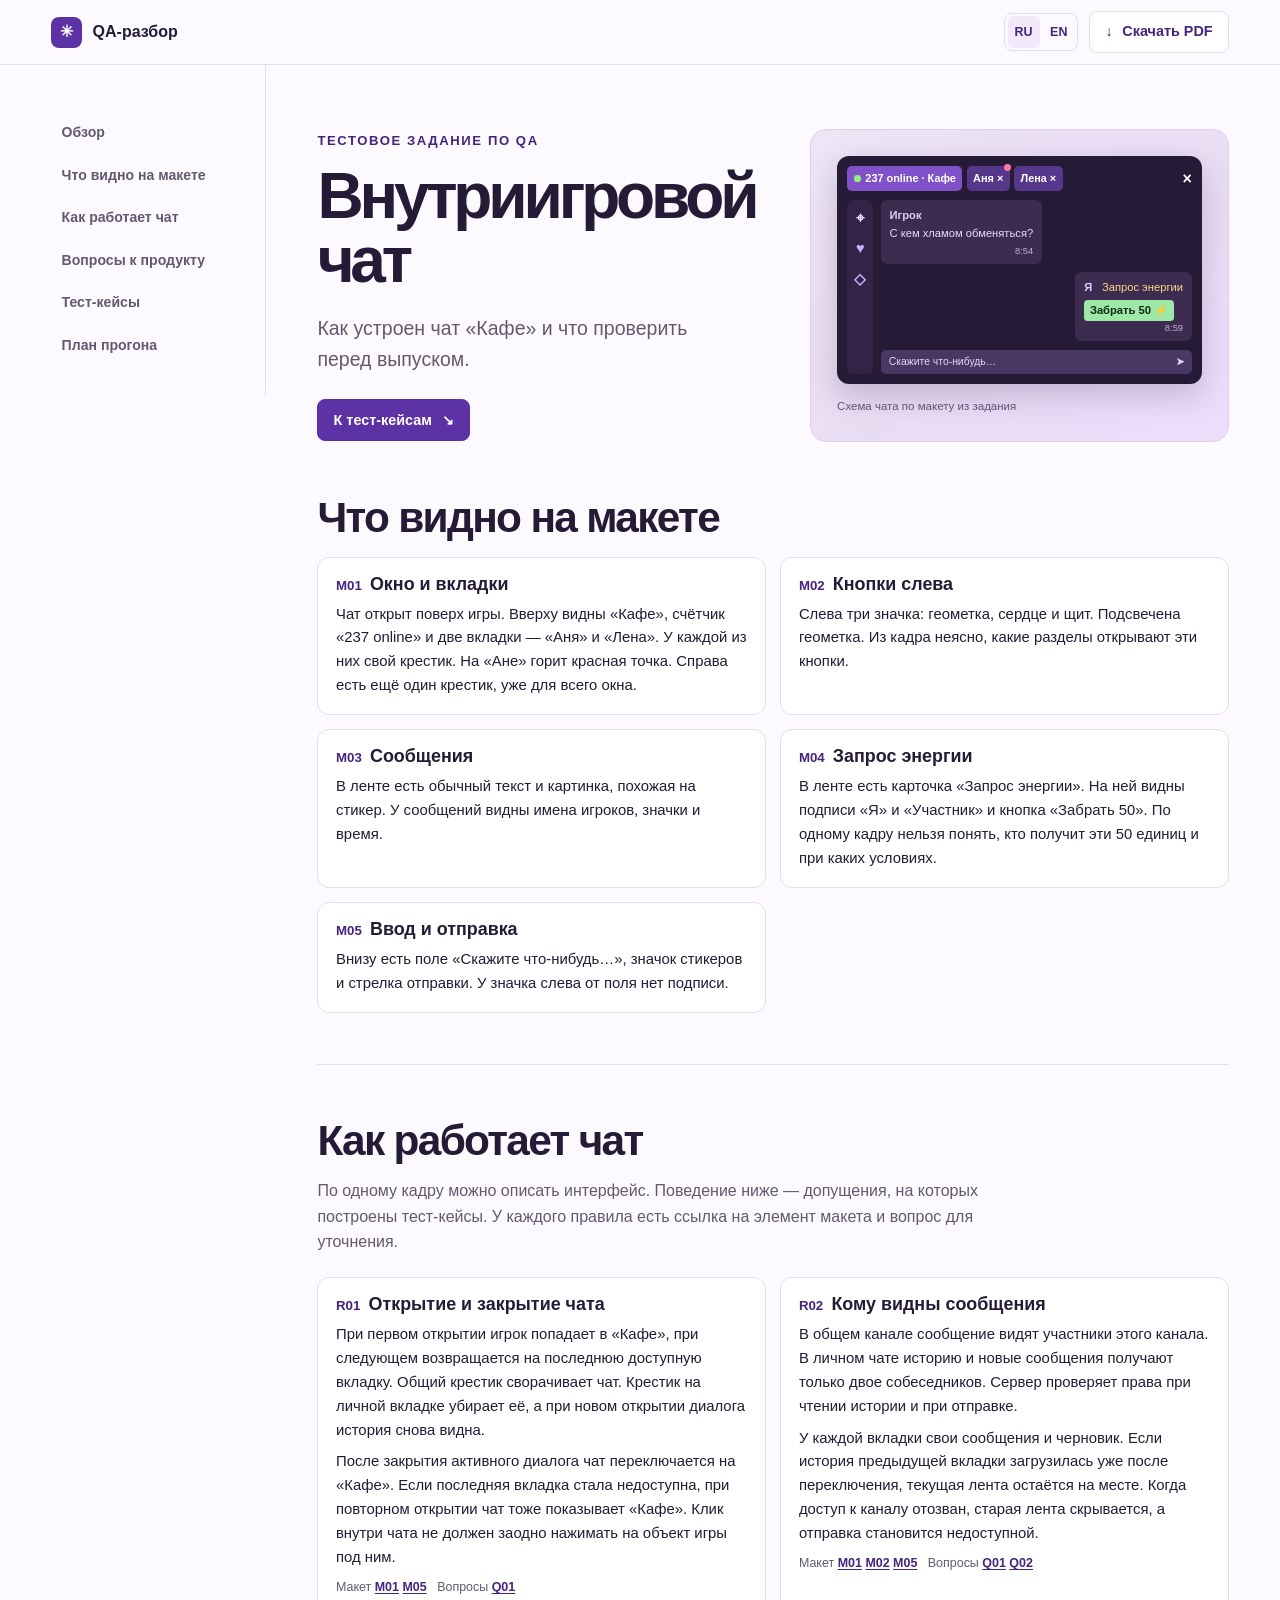
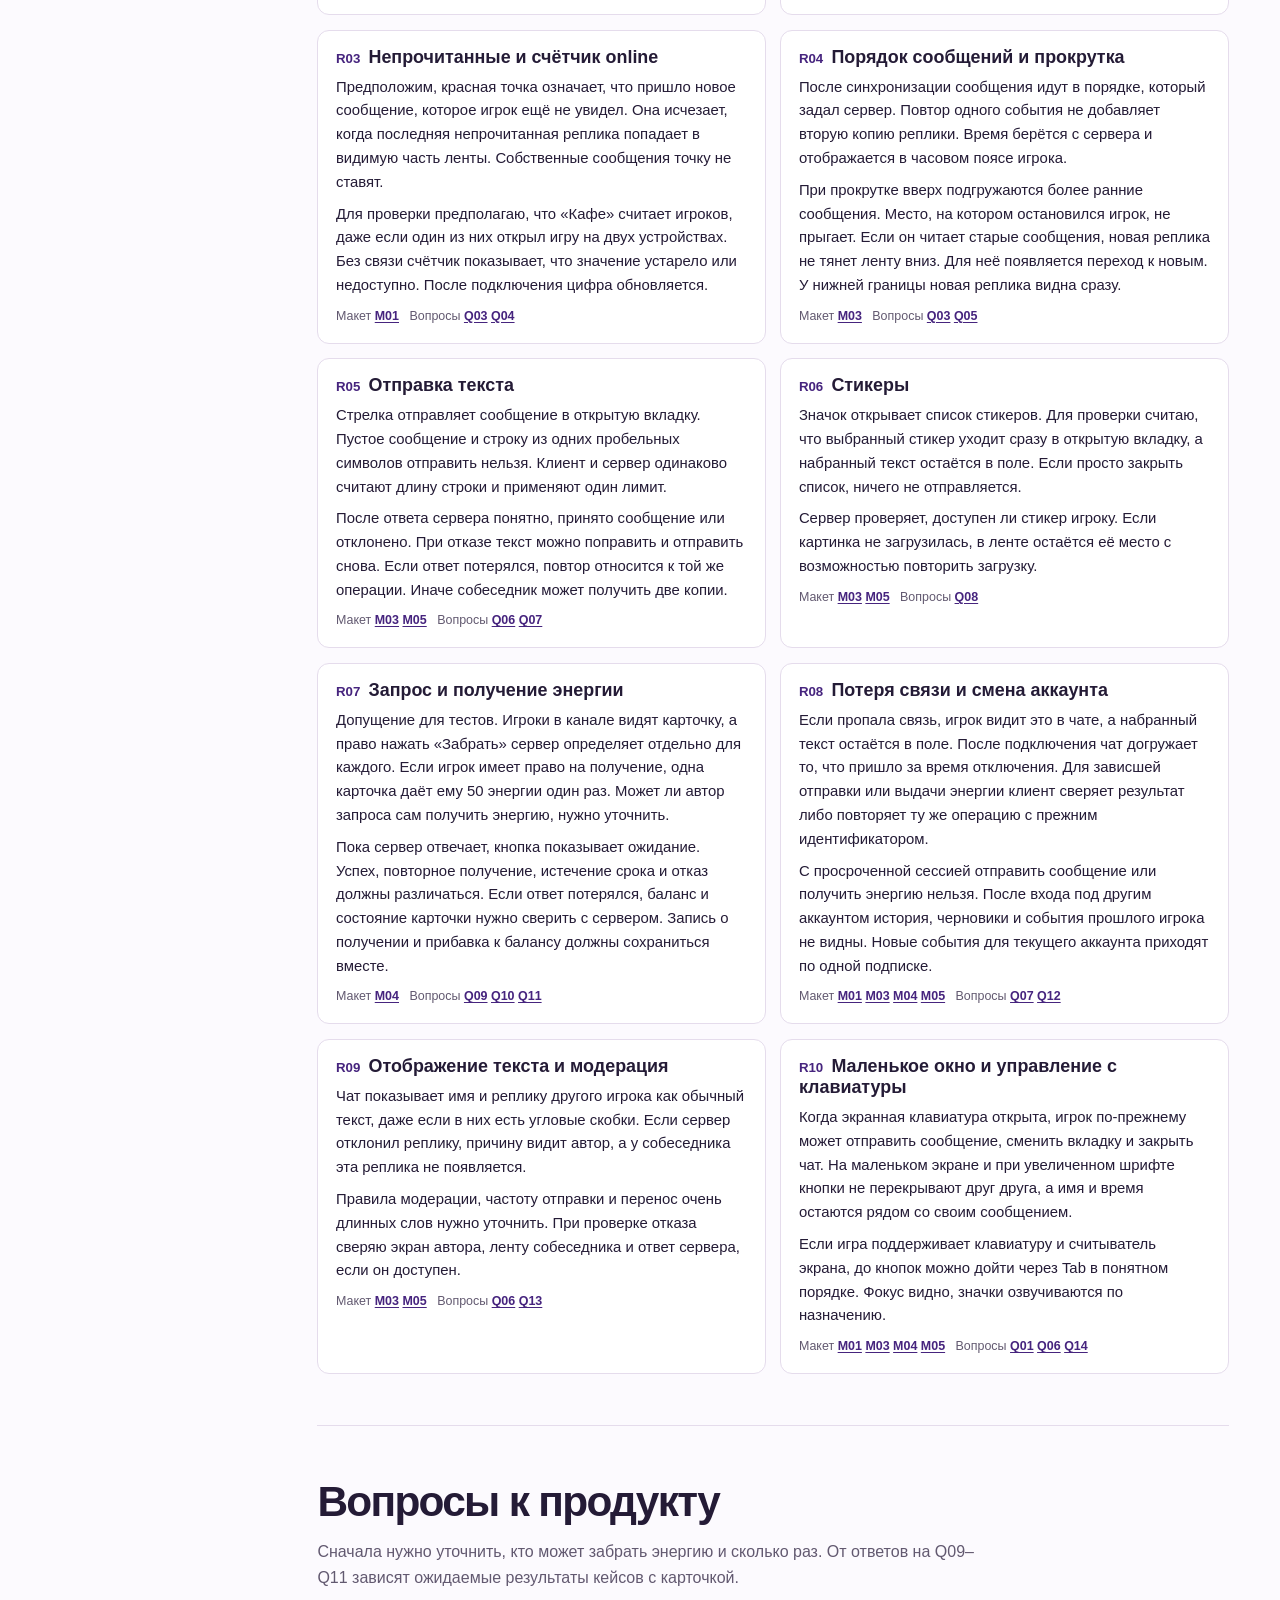
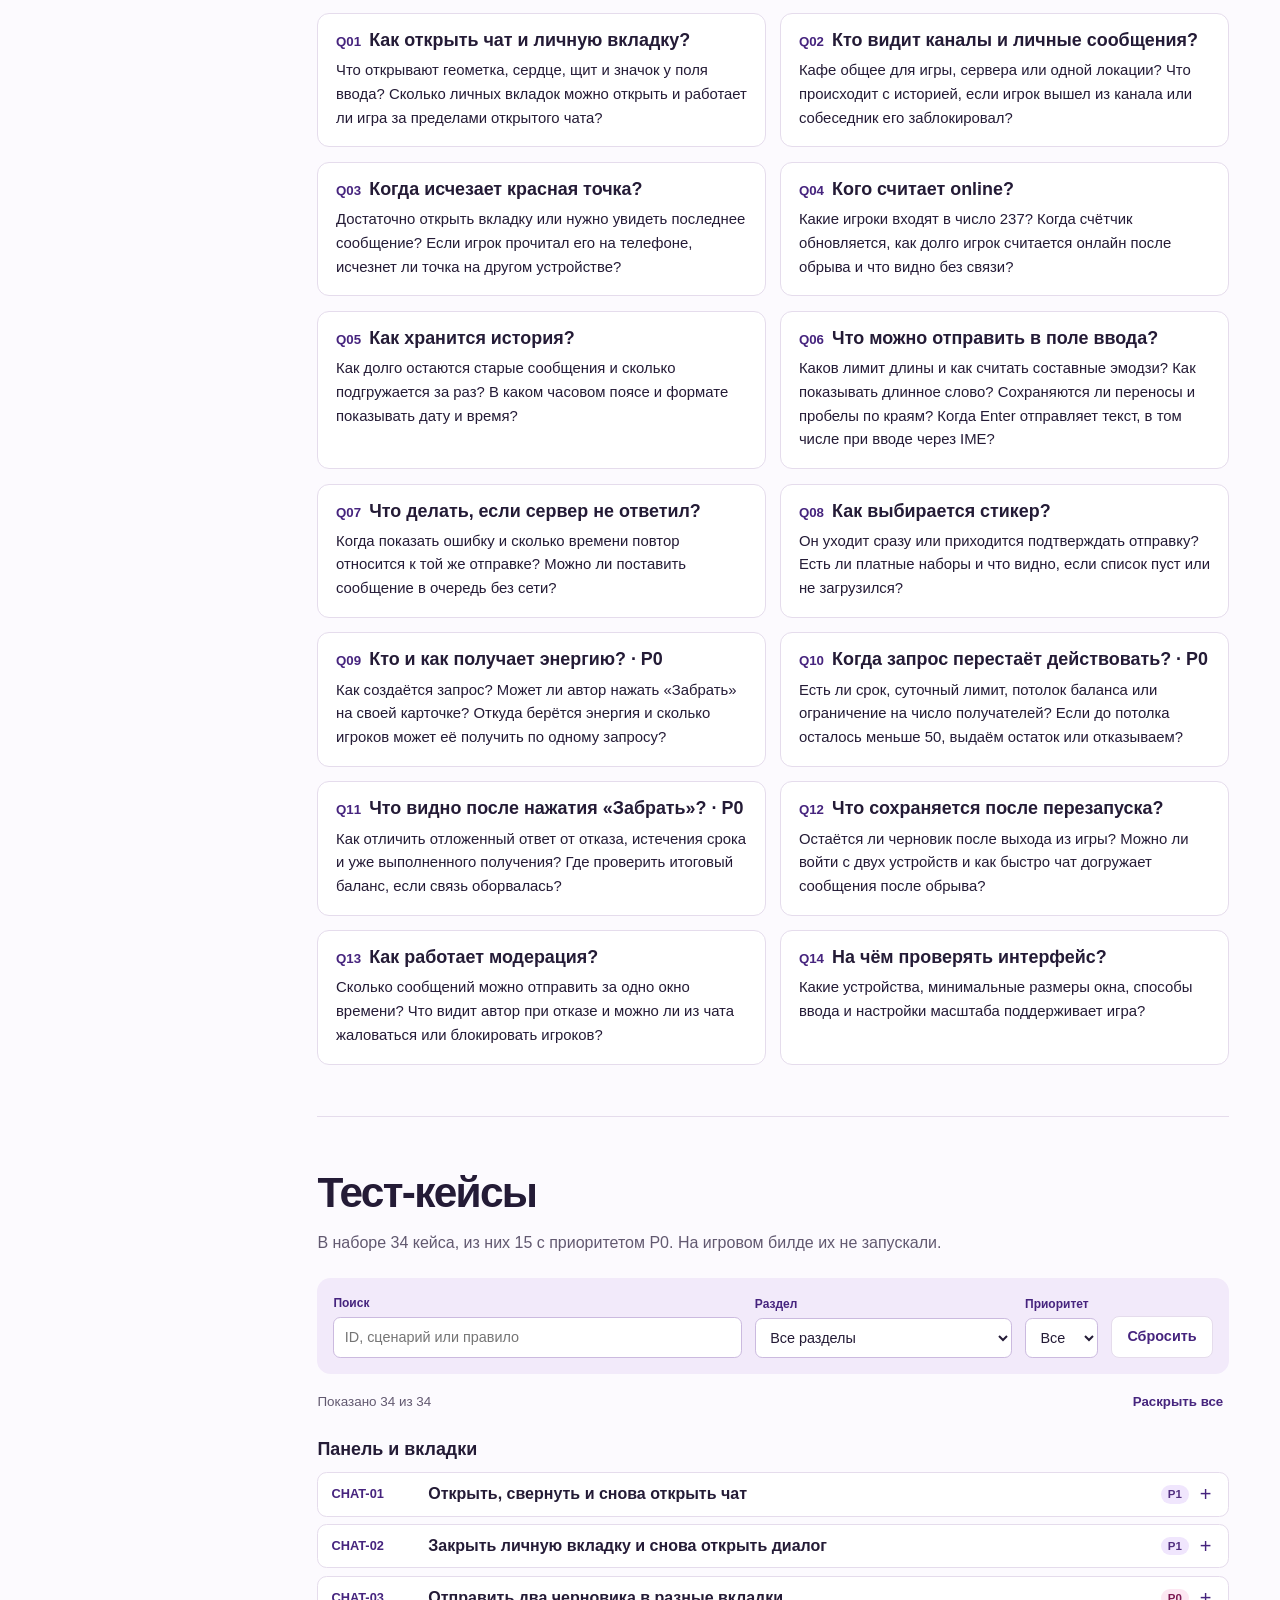
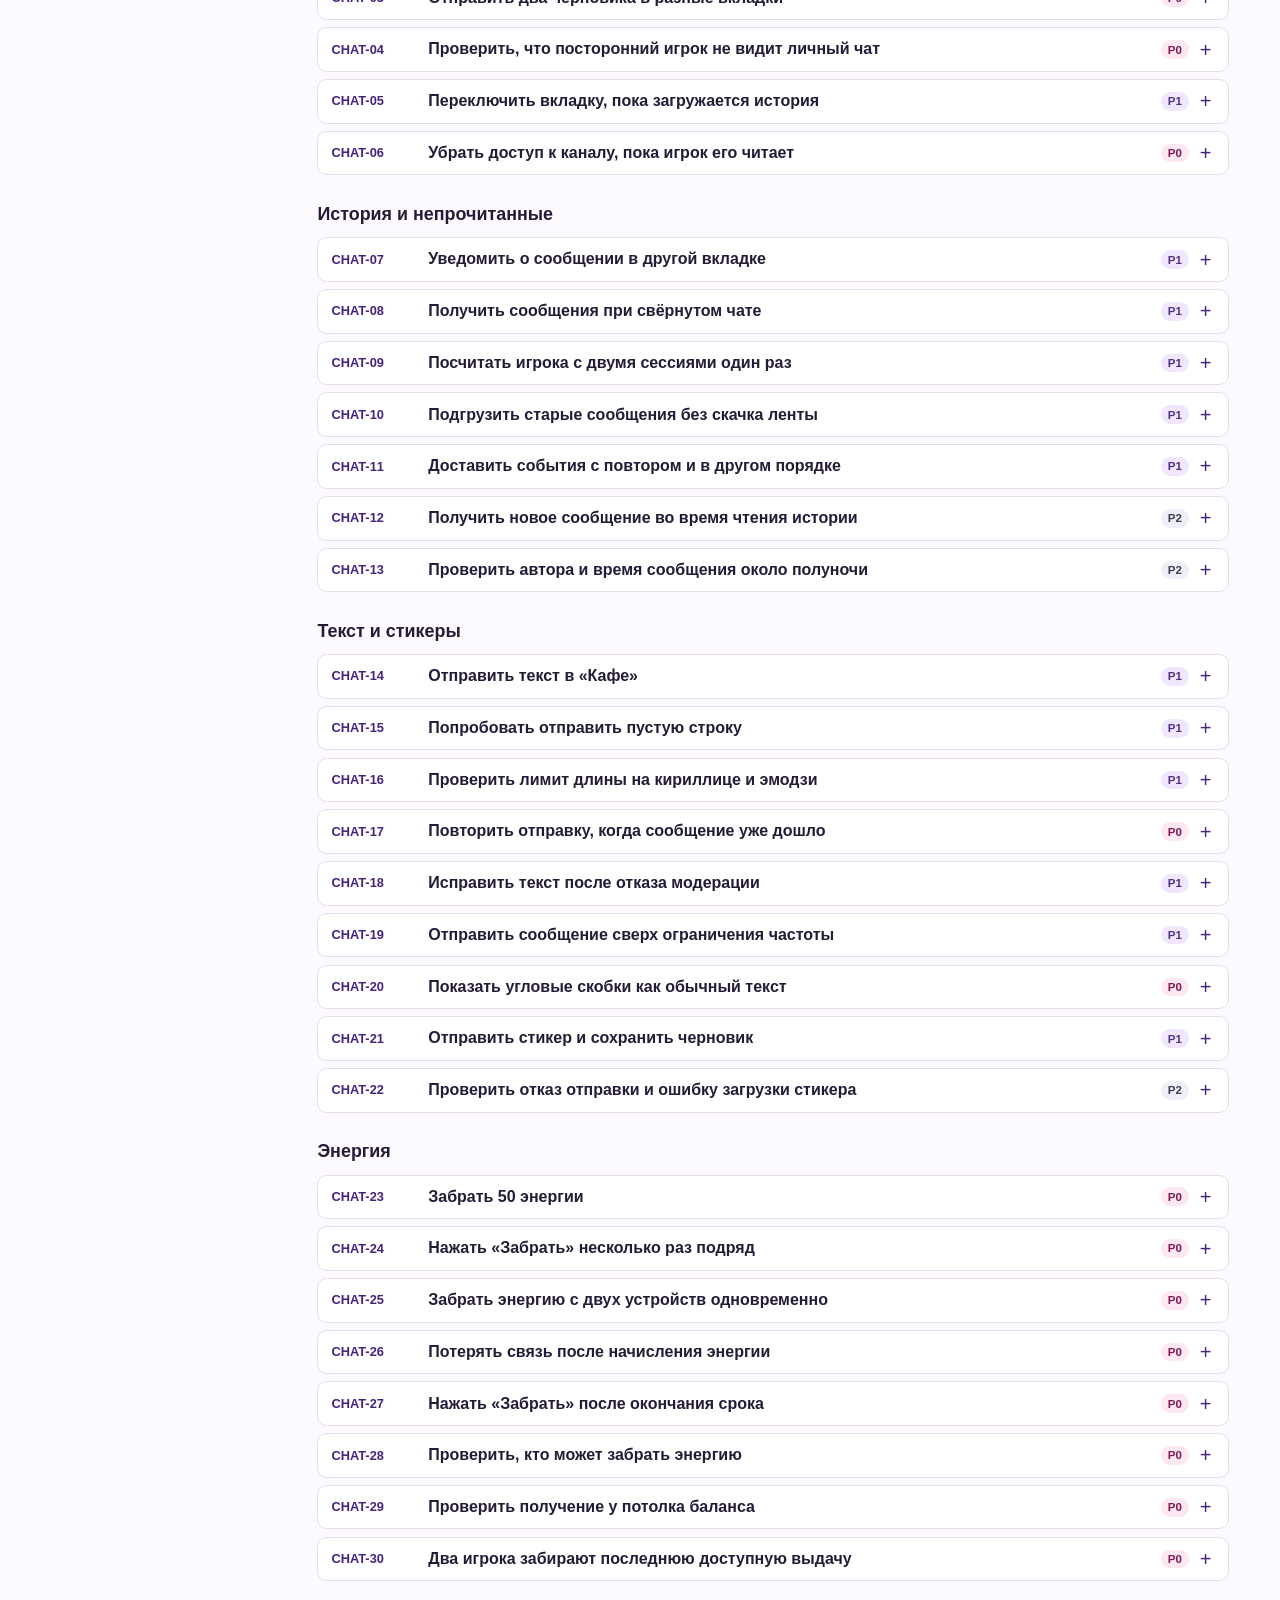
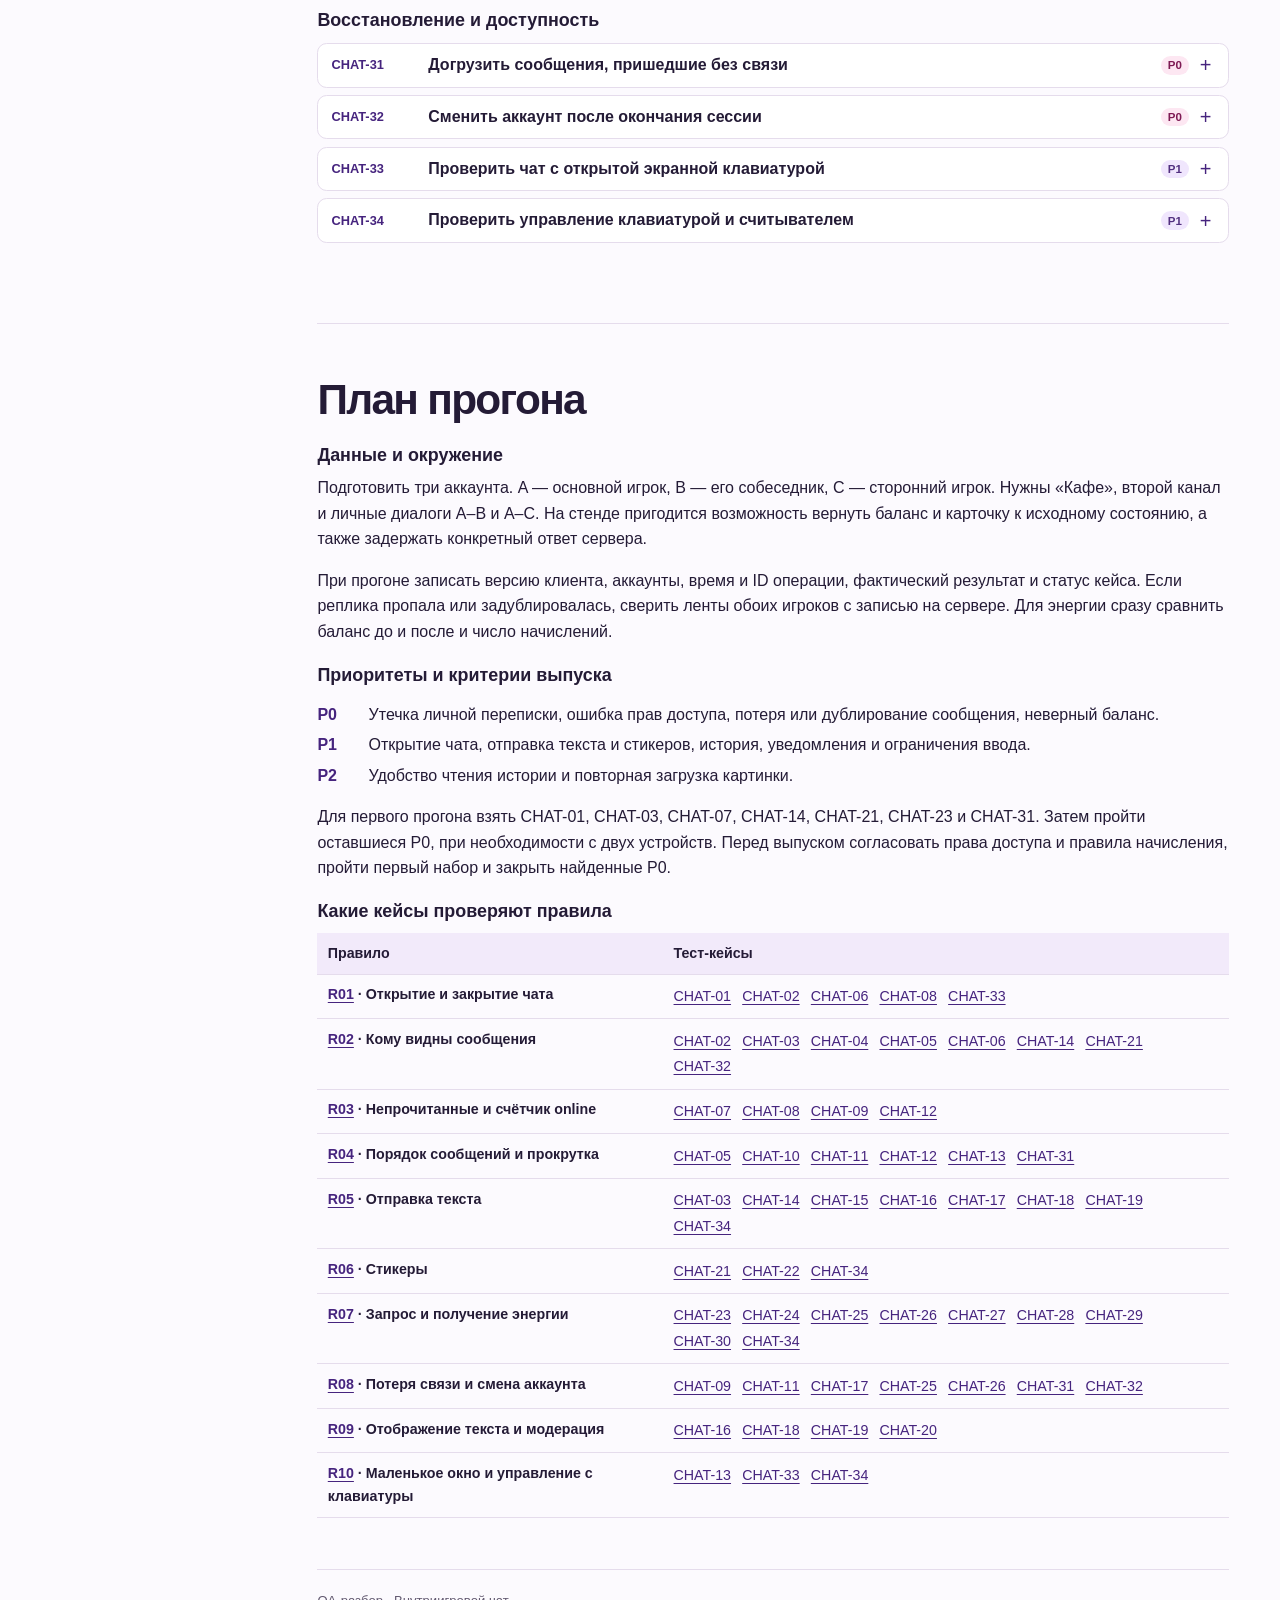
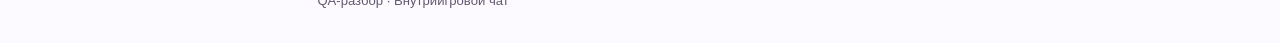
==== commit 0432b4b1: "Add English report and bilingual PDF downloads" ====
--- a/docs/index.html
+++ b/docs/index.html
@@ -5,6 +5,8 @@
   <meta name="viewport" content="width=device-width, initial-scale=1">
   <meta name="description" content="Разбор макета чата «Кафе» и тест-кейсы для проверки.">
   <title>Внутриигровой чат — QA-разбор</title>
+  <link rel="alternate" hreflang="ru" href="./">
+  <link rel="alternate" hreflang="en" href="en/">
   <link rel="stylesheet" href="assets/report.css">
   <script defer src="assets/report.js"></script>
 </head>
@@ -12,7 +14,10 @@
   <a class="skip-link" href="#main">К содержанию</a>
   <header class="topbar">
     <a class="brand" href="#main"><span aria-hidden="true" class="brand-icon">✳</span> QA-разбор</a>
-    <a class="button export" href="in-game-chat-qa.pdf" download><span aria-hidden="true">↓</span> Скачать PDF</a>
+    <div class="header-actions">
+      <nav class="language-switch" aria-label="Язык отчёта"><span lang="ru" aria-current="page" aria-label="Русский">RU</span><a lang="en" hreflang="en" href="en/" aria-label="English">EN</a></nav>
+      <a class="button export" href="in-game-chat-qa.pdf" download><span aria-hidden="true">↓</span> Скачать PDF</a>
+    </div>
   </header>
   <div class="layout">
     <aside class="sidebar">
@@ -98,8 +103,8 @@
           <button class="button" id="case-reset" type="button">Сбросить</button>
         </div>
         <div class="case-toolbar" hidden>
-          <p id="case-count" role="status" aria-live="polite"></p>
-          <button class="text-button" id="case-expand" type="button">Раскрыть все</button>
+          <p id="case-count" data-format="Показано {visible} из {total}" role="status" aria-live="polite"></p>
+          <button class="text-button" id="case-expand" data-expand="Раскрыть все" data-collapse="Свернуть все" type="button">Раскрыть все</button>
         </div>
         <section class="case-group" aria-labelledby="group-nav"><h3 id="group-nav">Панель и вкладки</h3>
       <details class="case" id="CHAT-01" data-group="nav" data-priority="P1" open>
--- a/docs/assets/report.css
+++ b/docs/assets/report.css
@@ -40,6 +40,28 @@
 }
 .brand { color: var(--ink); text-decoration: none; font-weight: 780; display: flex; gap: .65rem; align-items: center; }
 .brand-icon { display: inline-grid; place-items: center; width: 31px; height: 31px; background: var(--purple); border-radius: 8px; color: white; }
+.header-actions { display: flex; align-items: center; gap: .7rem; }
+.language-switch {
+  display: flex;
+  gap: .2rem;
+  padding: .15rem;
+  border: 1px solid var(--line);
+  border-radius: 8px;
+  font-size: .78rem;
+  font-weight: 750;
+  line-height: 1;
+}
+.language-switch > * {
+  display: grid;
+  place-items: center;
+  min-width: 32px;
+  min-height: 32px;
+  border-radius: 5px;
+  text-decoration: none;
+}
+.language-switch a:hover { background: white; }
+.language-switch [aria-current] { background: var(--lavender); color: var(--purple-dark); }
+
 .button {
   display: inline-flex;
   align-items: center;
@@ -153,19 +175,26 @@
   .mockup { max-width: 450px; }
 }
 @media (max-width: 700px) {
-  .topbar { position: static; }
+  .topbar { padding-inline: 1rem; }
   .layout { display: block; padding-inline: 1rem; }
   .sidebar { position: static; border: 0; padding: .6rem 0; }
   .sidebar nav { display: flex; flex-wrap: wrap; gap: .15rem .35rem; }
   .sidebar a { padding: .18rem .25rem; font-size: .78rem; }
   main { padding-top: 1.4rem; }
   .hero { gap: 1.2rem; }
-  section[id], article[id], details[id], main[id] { scroll-margin-top: 1rem; }
+  section[id], article[id], details[id], main[id] { scroll-margin-top: 4.75rem; }
   .observations, .rules, .questions { grid-template-columns: 1fr; }
   summary { grid-template-columns: 4.5rem minmax(0, 1fr) auto 1rem; gap: .35rem; padding: .58rem .55rem; }
   .case-id, .case-title { font-size: .78rem; }
   .case-body dl div { display: block; }
   .case-body dd { margin-top: .1rem; }
+}
+
+@media (max-width: 380px) {
+  .brand { gap: .35rem; font-size: .86rem; }
+  .brand-icon { width: 25px; height: 25px; }
+  .header-actions { gap: .4rem; }
+  .export { padding-inline: .55rem; font-size: .78rem; }
 }
 
 @page { size: A4; margin: 14mm 14mm 15mm; }
@@ -224,3 +253,10 @@
   .questions .card { padding-block: 1.4mm; }
   .questions .card p { font-size: 9.25pt; }
 }
+
+@page report-english {
+  @bottom-left { content: "In-game chat · QA review"; }
+}
+@media print {
+  html[lang="en"] body { page: report-english; }
+}
